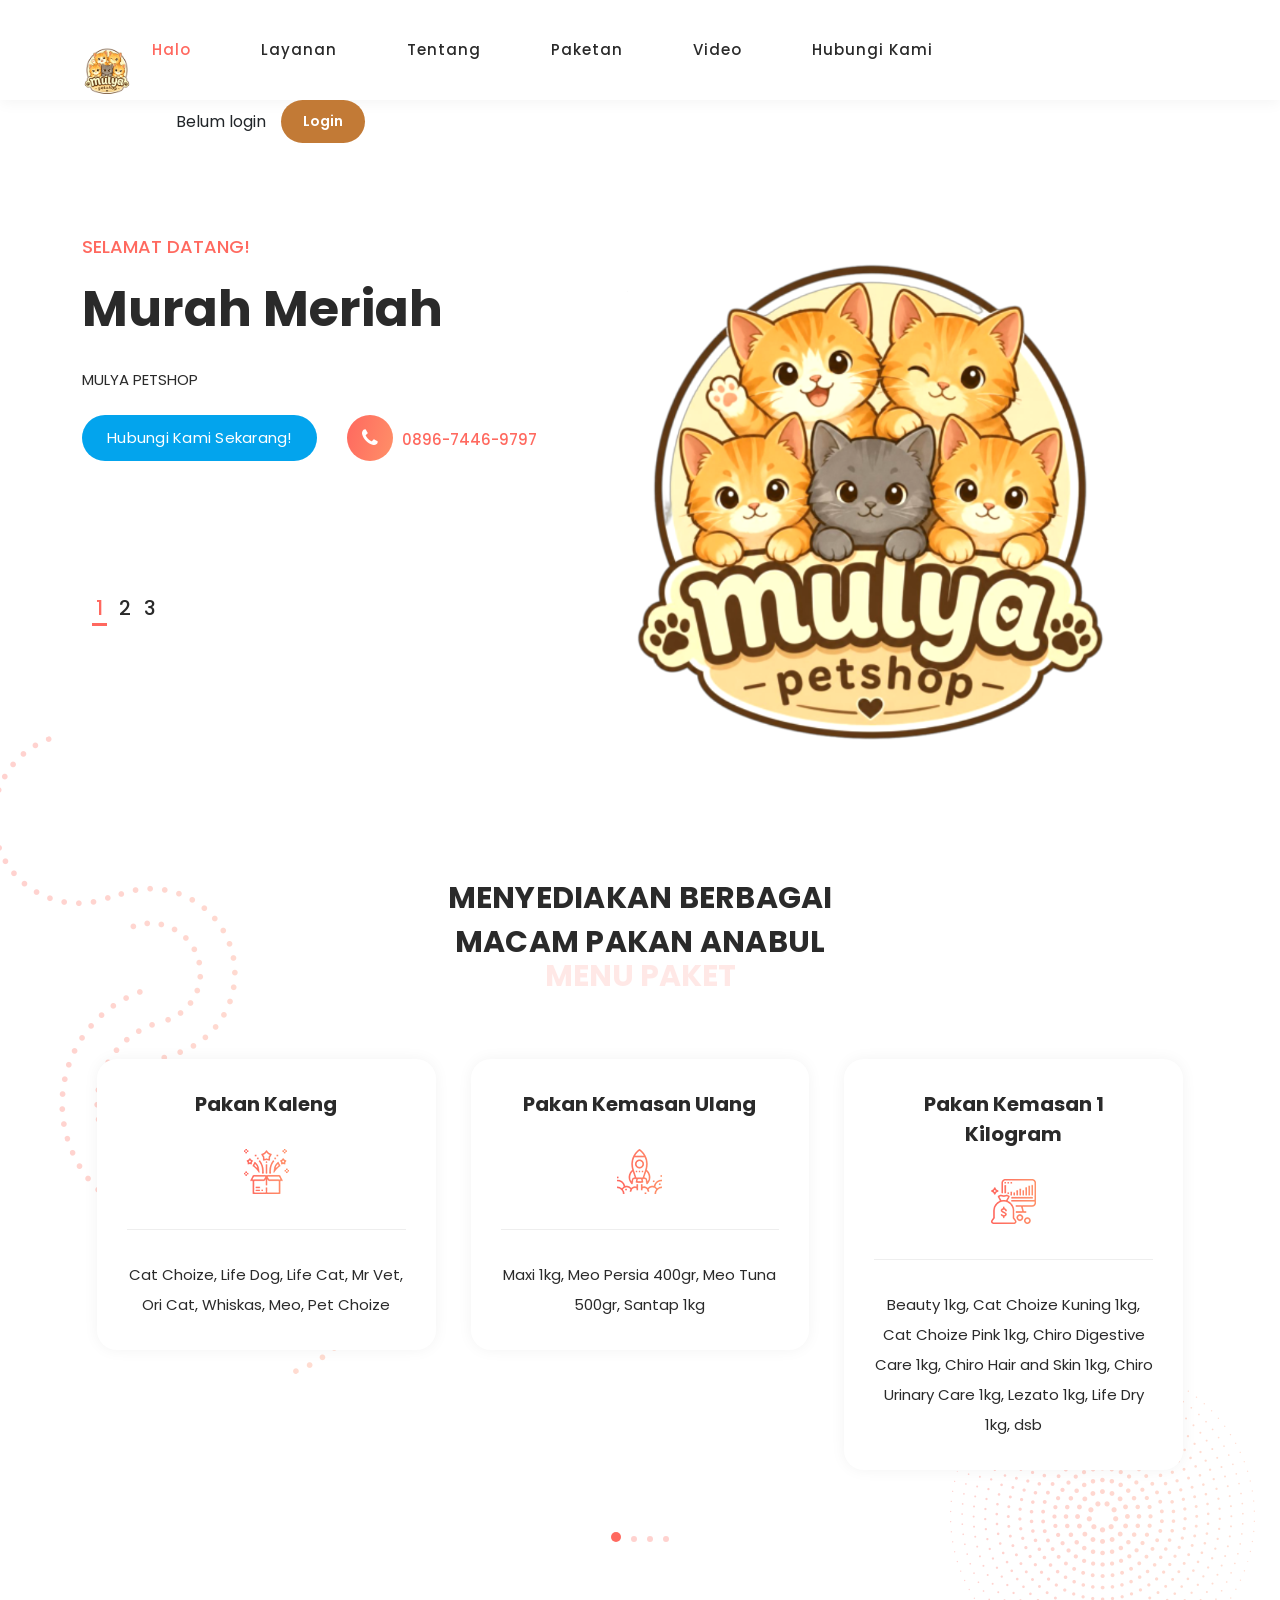
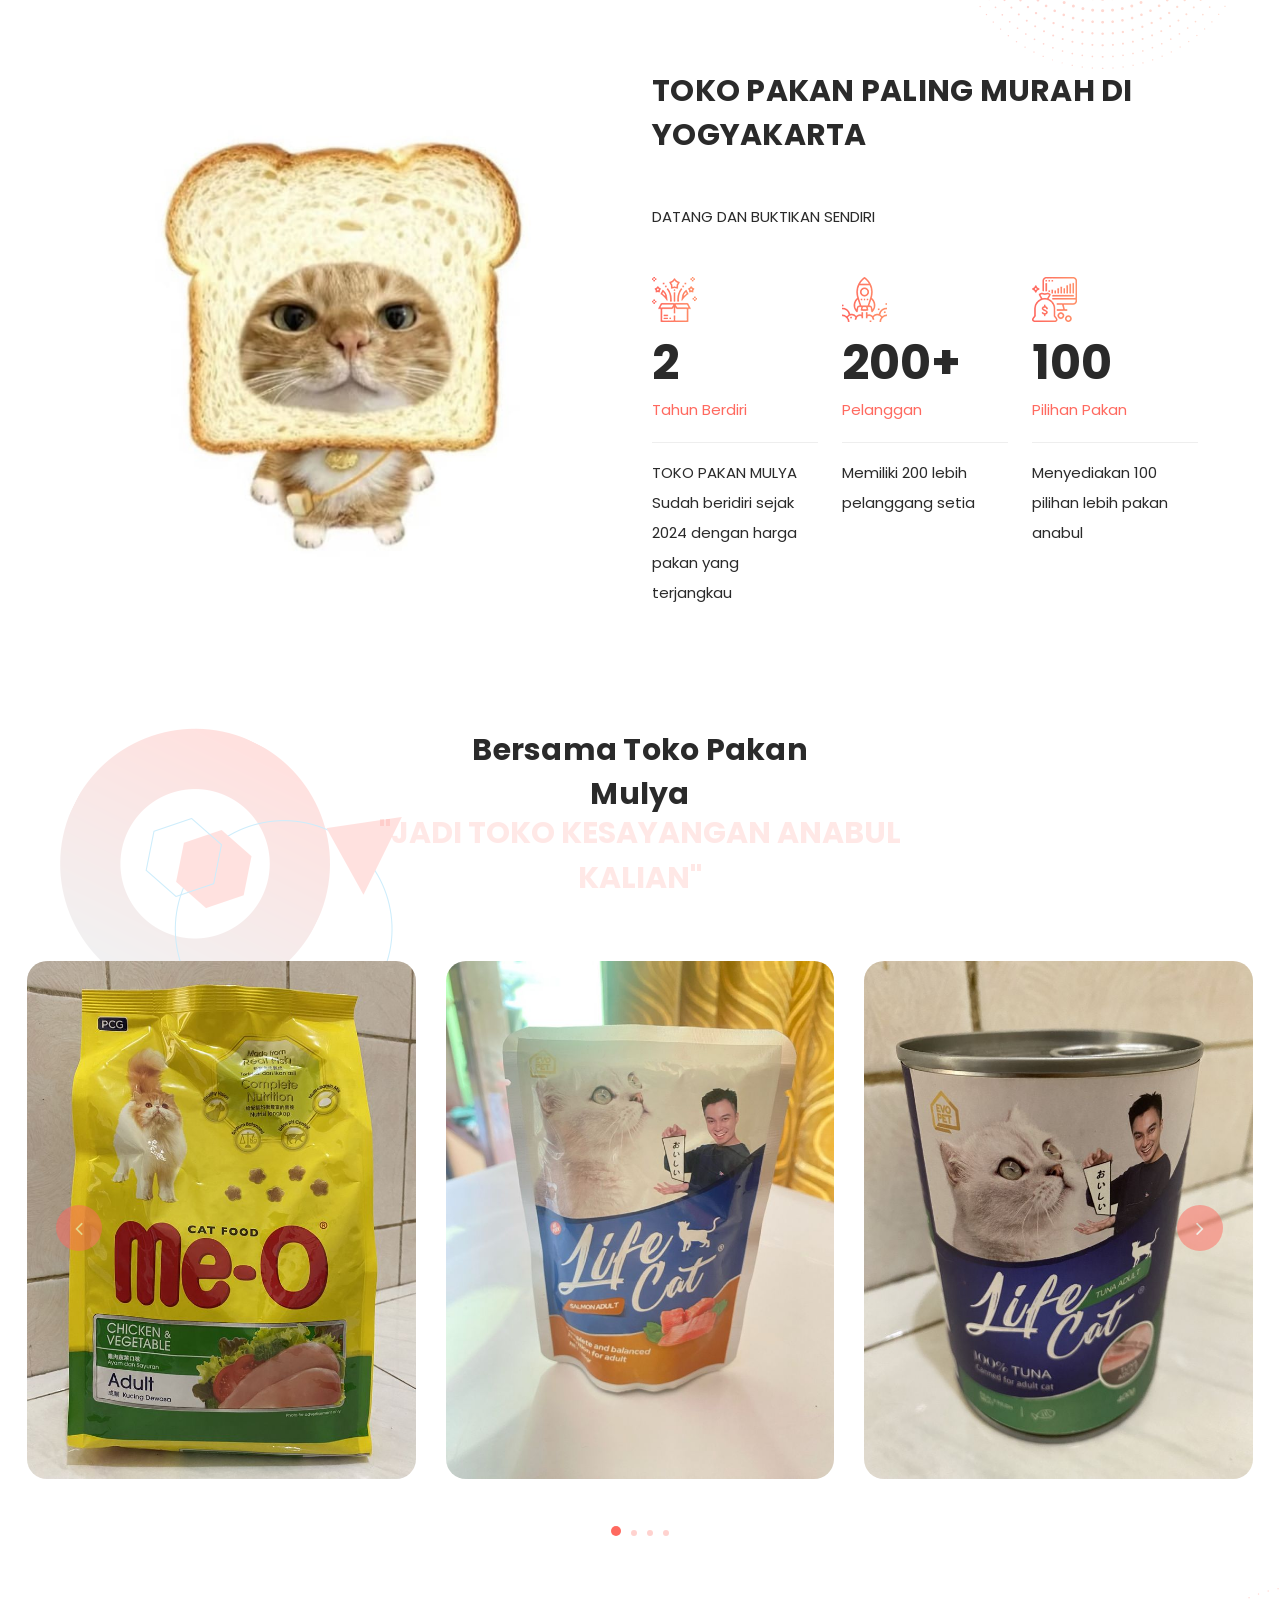
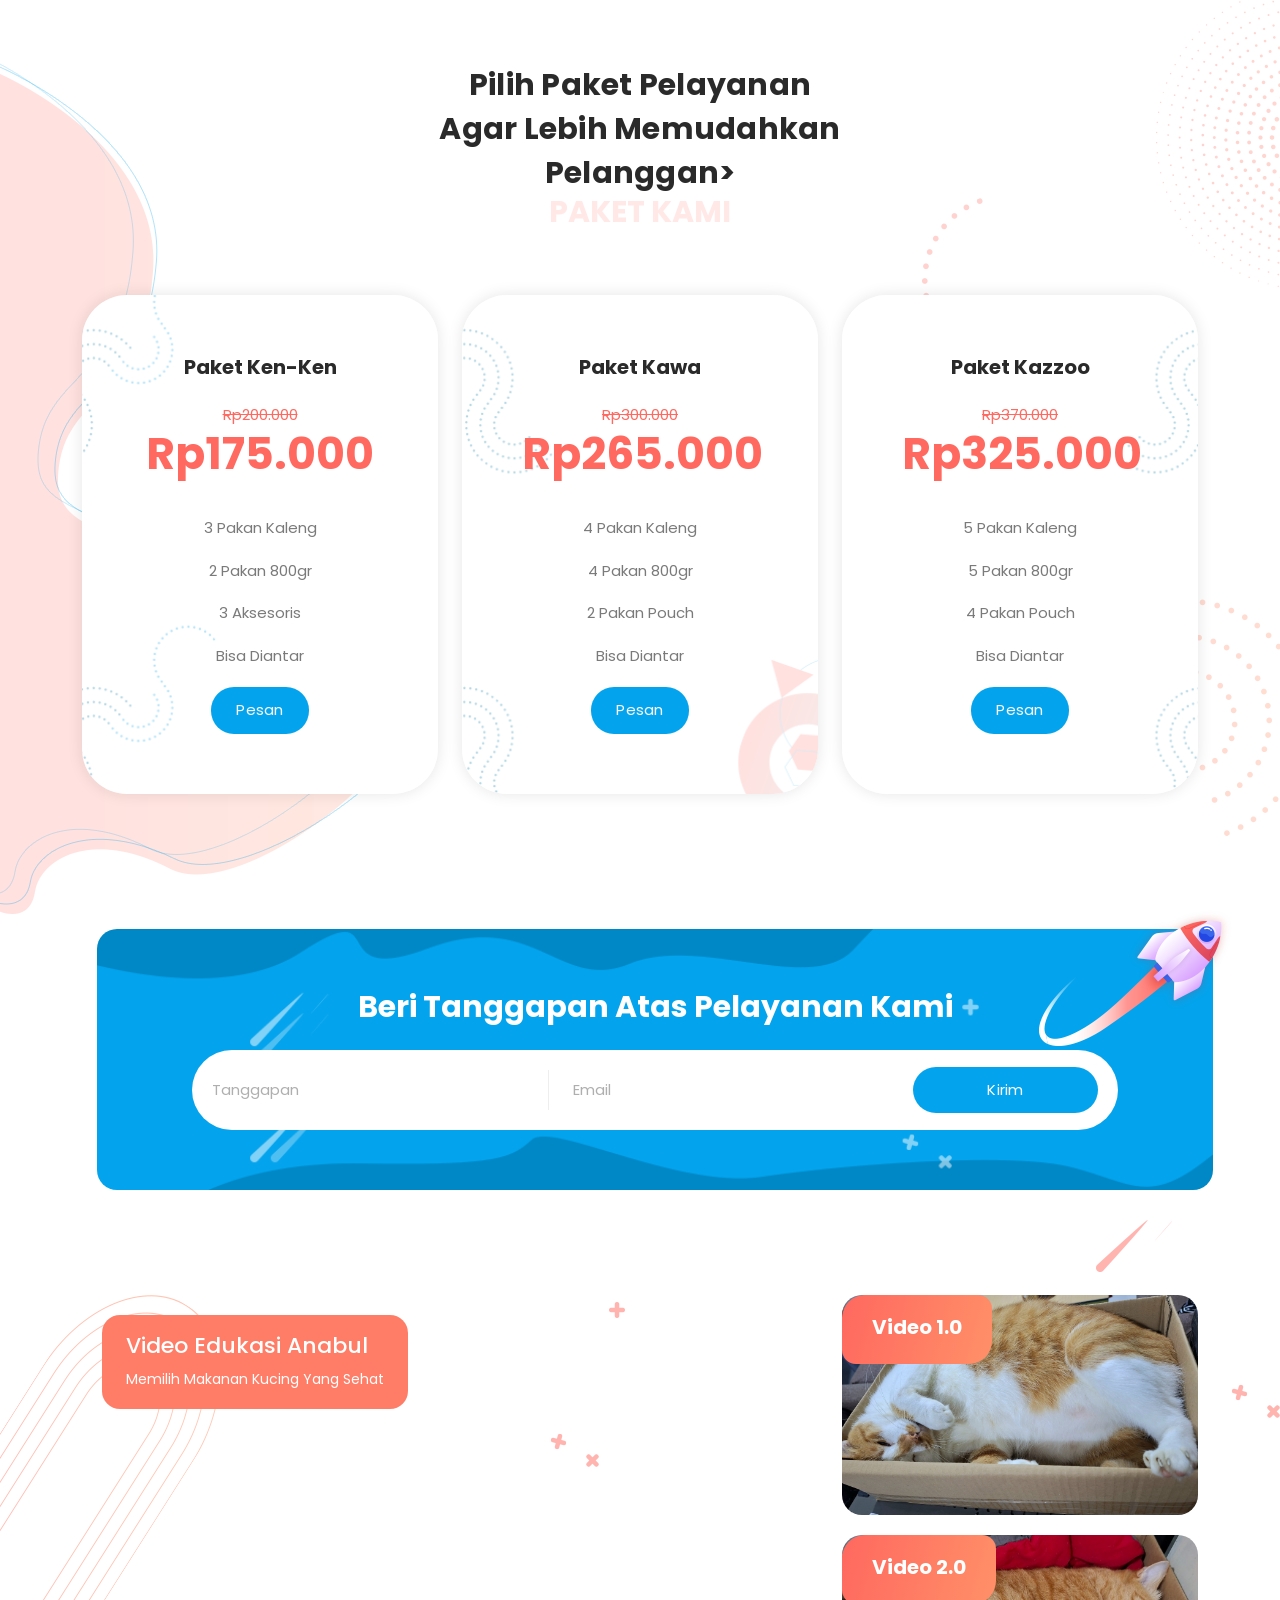
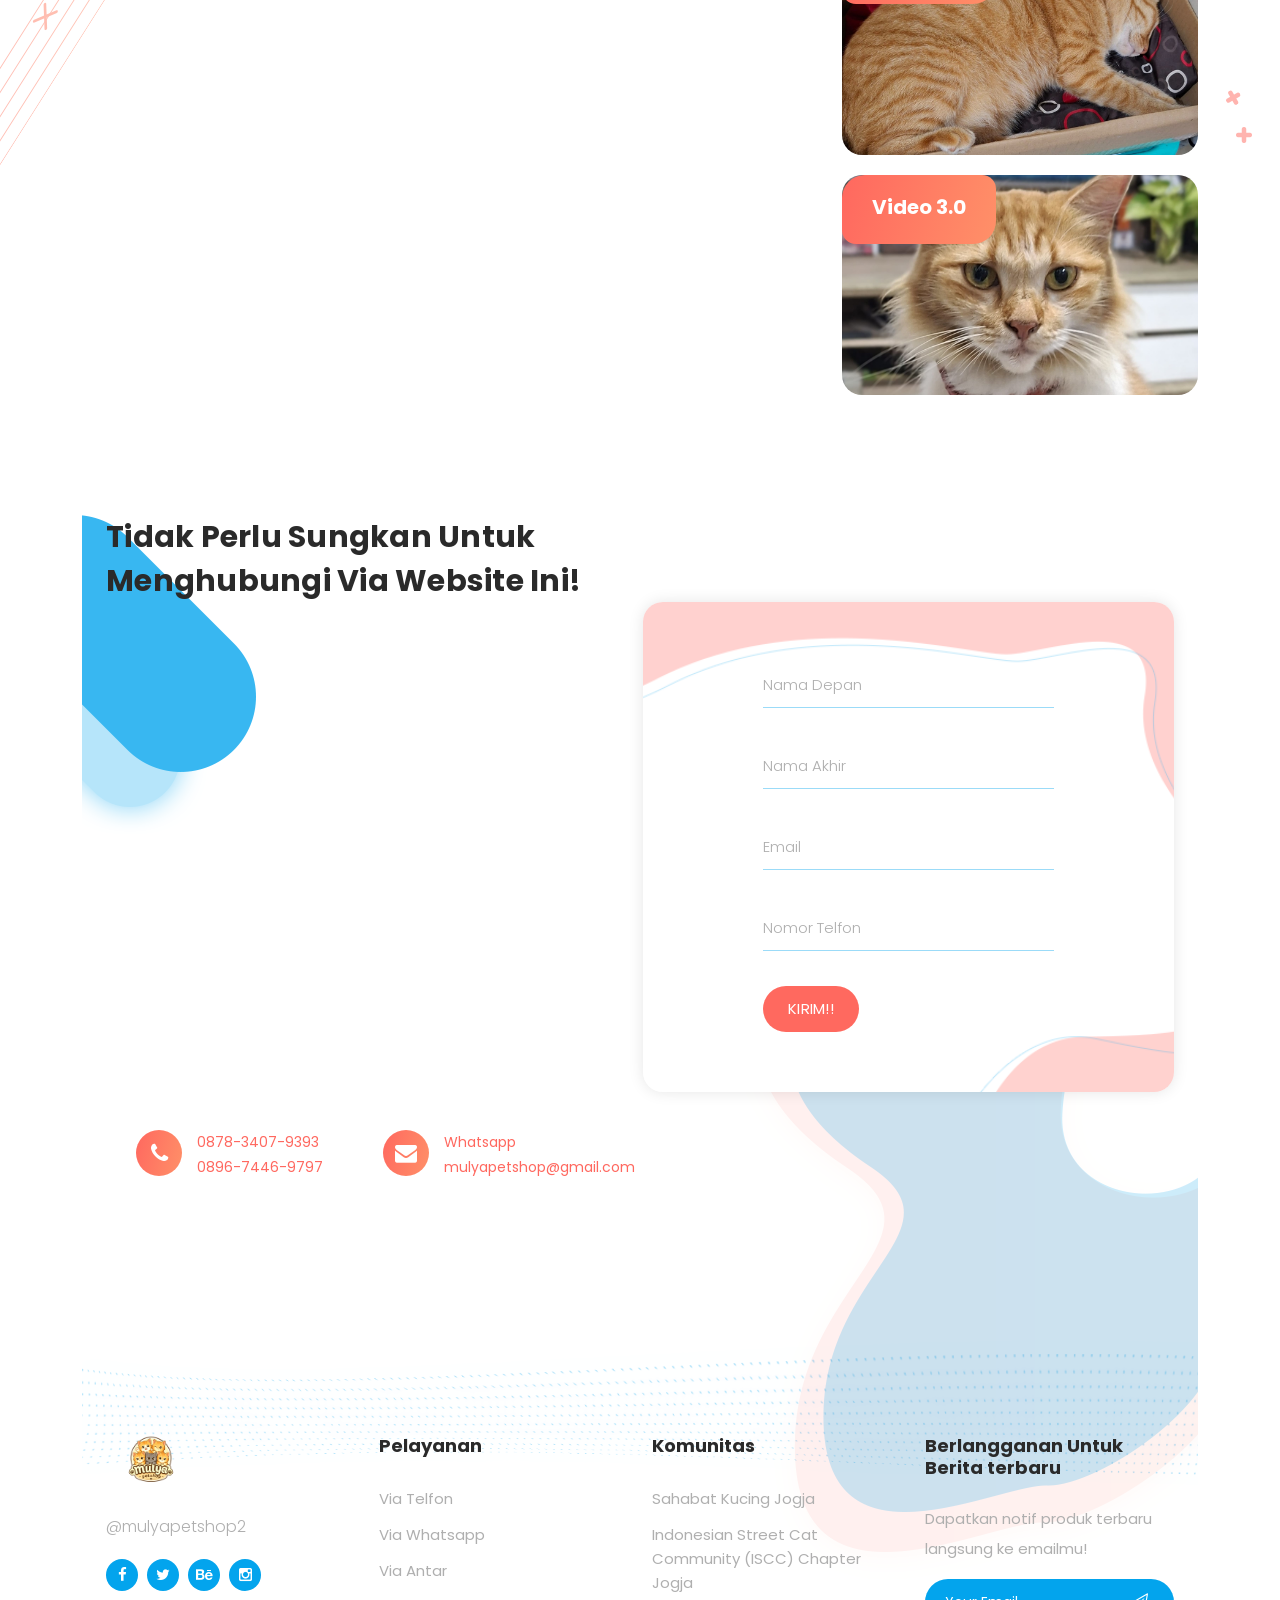
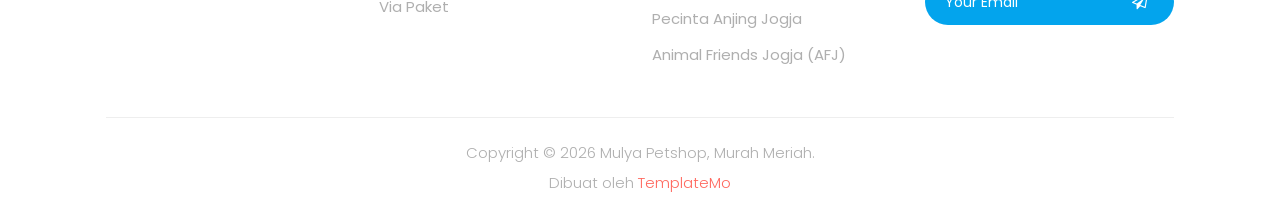
==== index.html @ 7cec33ea "Add files via upload" ====
<!DOCTYPE html>
<html lang="en">

  <head>

    <meta charset="UTF-8">
    <meta name="viewport" content="width=device-width, initial-scale=1, shrink-to-fit=no">
    <meta name="description" content="">
    <meta name="author" content="">
    <link rel="preconnect" href="https://fonts.gstatic.com">
    <link href="https://fonts.googleapis.com/css2?family=Poppins:wght@100;200;300;400;500;600;700;800;900&display=swap" rel="stylesheet">
    <link rel="icon" type="image/png" href="assets/images/logo.png">

    <title>Mulya Petshop Website</title>

    <!-- Bootstrap core CSS -->
    <link href="vendor/bootstrap/css/bootstrap.min.css" rel="stylesheet">


    <!-- Additional CSS Files -->
    <link rel="stylesheet" href="assets/css/fontawesome.css">
    <link rel="stylesheet" href="assets/css/templatemo-onix-digital.css">
    <link rel="stylesheet" href="assets/css/animated.css">
    <link rel="stylesheet" href="assets/css/owl.css">
<!--

TemplateMo 565 Onix Digital

https://templatemo.com/tm-565-onix-digital

-->
  </head>

<body>

  <!-- ***** Preloader Start ***** -->
  <div id="js-preloader" class="js-preloader">
    <div class="preloader-inner">
      <span class="dot"></span>
      <div class="dots">
        <span></span>
        <span></span>
        <span></span>
      </div>
    </div>
  </div>
  <!-- ***** Preloader End ***** -->

  <!-- ***** Header Area Start ***** -->
  <header class="header-area header-sticky wow slideInDown" data-wow-duration="0.75s" data-wow-delay="0s">
    <div class="container">
      <div class="row">
        <div class="col-12">
          <nav class="main-nav">
            <!-- ***** Logo Start ***** -->
            <a href="index.html" class="logo">
              <img src="assets/images/logo.png">
            </a>
            <!-- ***** Logo End ***** -->
            <!-- ***** Menu Start ***** -->
            <ul class="nav">
              <li class="scroll-to-section"><a href="#top" class="active">Halo</a></li>
              <li class="scroll-to-section"><a href="#services">Layanan</a></li>
              <li class="scroll-to-section"><a href="#about">Tentang</a></li>
              <li class="scroll-to-section"><a href="#portfolio">Paketan</a></li>
              <li class="scroll-to-section"><a href="#video">Video</a></li> 
              <li class="scroll-to-section"><a href="#contact">Hubungi Kami</a></li> 
<li class="user-box">

  <div class="user-info-are">
    <i class="fa fa-user-circle"></i>
    <span id="userInfo">Belum login</span>
  </div>

  <div id="authArea">
    <button onclick="goLogin()" class="auth-btn">
      Login
    </button>
  </div>

</li>   
            </ul>   
            <a class='menu-trigger'>
                <span>Menu</span>
            </a>
            <!-- ***** Menu End ***** -->
          </nav>
        </div>
      </div>
    </div>
  </header>
  <!-- ***** Header Area End ***** -->

  <div class="main-banner" id="top">
    <div class="container">
      <div class="row">
        <div class="col-lg-12">
          <div class="row">
            <div class="col-lg-6 align-self-center">
              <div class="owl-carousel owl-banner">
                <div class="item header-text">
                  <h6>Selamat Datang!</h6>
                  <h2>Murah Meriah</h2>
                  <p>MULYA PETSHOP</p>
                  <div class="down-buttons">
                    <div class="main-blue-button-hover">
                      <a href="#contact">Hubungi Kami Sekarang!</a>
                    </div>
                    <div class="call-button">
                      <a href="#"><i class="fa fa-phone"></i> 0896-7446-9797</a>
                    </div>
                  </div>
                </div>
                <div class="item header-text">
                  <h6>MURAH MERIAH SEMUA ADA</h6>
                  <h2>YUKS DATANG!</h2>
                  <p>BISA DIANTAR</p>
                  <div class="down-buttons">
                    <div class="main-blue-button-hover">
                      <a href="#services">Pelayanan Online</a>
                    </div>
                    <div class="call-button">
                      <a href="#"><i class="fa fa-phone"></i> 0877-2378-7471</a>
                    </div>
                  </div>
                </div>
                <div class="item header-text">
                  <h6>SAMPAI JUMPA</h6>
                  <h2>MULYA PETSHOP JAYAA</h2>
                  <p>YUKS DATANG</p>
                  <div class="down-buttons">
                    <div class="main-blue-button-hover">
                      <a href="#video">Pesan Sekarang</a>
                    </div>
                    <div class="call-button">
                      <a href="#"><i class="fa fa-phone"></i> 0894-7471-5609</a>
                    </div>
                  </div>
                </div>
              </div>
            </div>
          </div>
        </div>
      </div>
    </div>
  </div>

  <div id="services" class="our-services section">
    <div class="services-right-dec">
      <img src="assets/images/services-right-dec.png" alt="">
    </div>
    <div class="container">
      <div class="services-left-dec">
        <img src="assets/images/services-left-dec.png" alt="">
      </div>
      <div class="row">
        <div class="col-lg-6 offset-lg-3">
          <div class="section-heading">
            <h2>MENYEDIAKAN BERBAGAI MACAM PAKAN ANABUL</h2>
            <span>MENU PAKET</span>
          </div>
        </div>
      </div>
      <div class="row">
        <div class="col-lg-12">
          <div class="owl-carousel owl-services">
            <div class="item">
              <h4>Pakan Kaleng</h4>
              <div class="icon"><img src="assets/images/service-icon-01.png" alt=""></div>
              <p>Cat Choize, Life Dog, Life Cat, Mr Vet, Ori Cat, Whiskas, Meo, Pet Choize</p>
            </div>
            <div class="item">
              <h4>Pakan Kemasan Ulang</h4>
              <div class="icon"><img src="assets/images/service-icon-02.png" alt=""></div>
              <p> Maxi 1kg, Meo Persia 400gr, Meo Tuna 500gr, Santap 1kg</p>
            </div>
            <div class="item">
              <h4>Pakan Kemasan 1 Kilogram</h4>
              <div class="icon"><img src="assets/images/service-icon-03.png" alt=""></div>
              <p>Beauty 1kg, Cat Choize Kuning 1kg, Cat Choize Pink 1kg, Chiro Digestive Care 1kg, 
              Chiro Hair and Skin 1kg, Chiro Urinary Care 1kg, Lezato 1kg, Life Dry 1kg, dsb</p>
            </div>
            <div class="item">
              <h4>Pakan Kemasan 800 gram</h4>
              <div class="icon"><img src="assets/images/service-icon-04.png" alt=""></div>
              <p>Bolt Salmon 800gr, Bolt Tuna 800gr, Bolt Tuna Kuning 800gr, Excel 800gr, Cattie Care 800gr, Chester 800gr, Ori Dry 800gr</p>
            </div>
            <div class="item">
              <h4>Pakan Kemasan 500 gram</h4>
              <div class="icon"><img src="assets/images/service-icon-01.png" alt=""></div>
              <p>Felibite Mom and Kitten 500gr, Maxi 500gr, Meo Kitten Persia 500gr, Mr Puss 500gr</p>
            </div>
            <div class="item">
              <h4>Pakan Anjing</h4>
              <div class="icon"><img src="assets/images/service-icon-02.png" alt=""></div>
              <p>Dog Choize Adult Beef Flavor, Bolt Dog</p>
            </div>
            <div class="item">
              <h4>Pasir Anabul 5L</h4>
               <div class="icon"><img src="assets/images/service-icon-03.png" alt=""></div>
              <p>Catfren 5L, Chiro 5L, Choco 5L, Forcat 5L</p>
            </div>
            <div class="item">
              <h4>Pasir Anabul 10L</h4>
              <div class="icon"><img src="assets/images/service-icon-04.png" alt=""></div>
              <p>Chiro 10L, Forcat 10L</p>
            </div>
            <div class="item">
              <h4>Pasir Anabul 12L, 25L, Tofu, Granul</h4>
              <div class="icon"><img src="assets/images/service-icon-01.png" alt=""></div>
              <p>Choco 12L, Chiro 25L, Tofu Chiro, Tofu Chiro, Tofu Forcat, Tofu Lifecat, Granul A, Granul B</p>
            </div>
            <div class="item">
              <h4>Obat Sakit Anabul</h4>
              <div class="icon"><img src="assets/images/service-icon-02.png" alt=""></div>
              <p>Obat Cacing Albenworm, Salep Jamur, Fish Oil, Flucat, Focat Odor Remover,</p>
            </div>
            <div class="item">
              <h4>Aksesoris Anabul</h4>
              <div class="icon"><img src="assets/images/service-icon-03.png" alt=""></div>
              <p>Kalung Kucing Pita, Kalung Kucing Lonceng, Kaso Kucing</p>
            </div>
            <div class="item">
              <h4>Kandang, Litterbox dan Keranjang</h4>
              <div class="icon"><img src="assets/images/service-icon-04.png" alt=""></div>
              <p>Kandang AK 60, Litterbox Besar, Litterbox Kecil, Litterbox Hitam, Keranjang Rio Besar, Keranjang Rio Kecil </p>
            </div>
          </div>
        </div>
      </div>
    </div>
  </div>

  <div id="about" class="about-us section">
    <div class="container">
      <div class="row">
        <div class="col-lg-6 align-self-center">
          <div class="left-image">
            <img src="assets/images/about-left-image.png" alt="Two Girls working together">
          </div>
        </div>
        <div class="col-lg-6">
          <div class="section-heading">
            <h2>TOKO PAKAN PALING MURAH DI YOGYAKARTA</h2>
            <p>DATANG DAN BUKTIKAN SENDIRI</p>
            <div class="row">
              <div class="col-lg-4">
                <div class="fact-item">
                  <div class="count-area-content">
                    <div class="icon">
                      <img src="assets/images/service-icon-01.png" alt="">
                    </div>
                    <div class="count-digit">2</div>
                    <div class="count-title">Tahun Berdiri</div>
                    <p>TOKO PAKAN MULYA Sudah beridiri sejak 2024 dengan harga pakan yang terjangkau</p>
                  </div>
                </div>
              </div>
              <div class="col-lg-4">
                <div class="fact-item">
                  <div class="count-area-content">
                    <div class="icon">
                      <img src="assets/images/service-icon-02.png" alt="">
                    </div>
                    <div class="count-digit">200+</div>
                    <div class="count-title">Pelanggan</div>
                    <p>Memiliki 200 lebih pelanggang setia</p>
                  </div>
                </div>
              </div>
              <div class="col-lg-4">
                <div class="fact-item">
                  <div class="count-area-content">
                    <div class="icon">
                      <img src="assets/images/service-icon-03.png" alt="">
                    </div>
                    <div class="count-digit">100</div>
                    <div class="count-title">Pilihan Pakan</div>
                    <p>Menyediakan 100 pilihan lebih pakan anabul</p>
                  </div>
                </div>
              </div>
            </div>
          </div>
        </div>
      </div>
    </div>
  </div>

  <div id="portfolio" class="our-portfolio section">
    <div class="portfolio-left-dec">
      <img src="assets/images/portfolio-left-dec.png" alt="">
    </div>
    <div class="container">
      <div class="row">
        <div class="col-lg-6 offset-lg-3">
          <div class="section-heading">
            <h2>Bersama Toko Pakan Mulya</h2>
            <span>"Jadi toko kesayangan anabul kalian"</span>
          </div>
        </div>
      </div>
    </div>
    <div class="container-fluid">
      <div class="row">
        <div class="col-lg-12">
          <div class="owl-carousel owl-portfolio">
            <div class="item">
              <div class="thumb">
                <img src="assets/images/portfolio-01.jpg" alt="">
                <div class="hover-effect">
                  <div class="inner-content">
                    <a rel="sponsored" href="https://templatemo.com/tm-564-plot-listing" target="_parent"><h4>Produk Unggulan 1.</h4></a>
                    <span>Pakan Kucing</span>
                  </div>
                </div>
              </div>
            </div>
            <div class="item">
              <div class="thumb">
                <img src="assets/images/portfolio-02.jpg" alt="">
                <div class="hover-effect">
                  <div class="inner-content">
                    <a href="#"><h4>Produk Unggulan 2.</h4></a>
                    <span>Pakan Anjing</span>
                  </div>
                </div>
              </div>
            </div>
            <div class="item">
              <div class="thumb">
                <img src="assets/images/portfolio-03.jpg" alt="">
                <div class="hover-effect">
                  <div class="inner-content">
                    <a rel="sponsored" href="https://templatemo.com/tm-562-space-dynamic" target="_parent"><h4>Produk Unggulan 3.</h4></a>
                    <span>Pakan Ikan</span>
                  </div>
                </div>
              </div>
            </div>
            <div class="item">
              <div class="thumb">
                <img src="assets/images/portfolio-04.jpg" alt="">
                <div class="hover-effect">
                  <div class="inner-content">
                    <a href="#"><h4>Produk Unggulan 4.</h4></a>
                    <span>Mainan Anabul</span>
                  </div>
                </div>
              </div>
            </div>
            <div class="item">
              <div class="thumb">
                <img src="assets/images/portfolio-01.jpg" alt="">
                <div class="hover-effect">
                  <div class="inner-content">
                    <a href="#"><h4>Produk Unggulan 5.</h4></a>
                    <span></span>
                  </div>
                </div>
              </div>
            </div>
            <div class="item">
              <div class="thumb">
                <img src="assets/images/portfolio-02.jpg" alt="">
                <div class="hover-effect">
                  <div class="inner-content">
                    <a href="#"><h4>Produk Unggulan 6.</h4></a>
                    <span>Pasir Anabul</span>
                  </div>
                </div>
              </div>
            </div>
            <div class="item">
              <div class="thumb">
                <img src="assets/images/portfolio-03.jpg" alt="">
                <div class="hover-effect">
                  <div class="inner-content">
                    <a href="#"><h4>Produk Unggulan 7.</h4></a>
                    <span>Keranjang Anabul</span>
                  </div>
                </div>
              </div>
            </div>
            <div class="item">
              <div class="thumb">
                <img src="assets/images/portfolio-04.jpg" alt="">
                <div class="hover-effect">
                  <div class="inner-content">
                    <a href="#"><h4>Produk Unggulan 8.</h4></a>
                    <span>Obat Sakit Anabul</span>
                  </div>
                </div>
              </div>
            </div>
            <div class="item">
              <div class="thumb">
                <img src="assets/images/portfolio-01.jpg" alt="">
                <div class="hover-effect">
                  <div class="inner-content">
                    <a href="#"><h4>Produk Unggulan 9.</h4></a>
                    <span>Perlengkapan Anabul</span>
                  </div>
                </div>
              </div>
            </div>
            <div class="item">
              <div class="thumb">
                <img src="assets/images/portfolio-02.jpg" alt="">
                <div class="hover-effect">
                  <div class="inner-content">
                    <a href="#"><h4>Produk Unggulan 10.</h4></a>
                    <span>Pakan Kemasan Ulang</span>
                  </div>
                </div>
              </div>
            </div>
            <div class="item">
              <div class="thumb">
                <img src="assets/images/portfolio-03.jpg" alt="">
                <div class="hover-effect">
                  <div class="inner-content">
                    <a href="#"><h4>Produk Unggulan 11.</h4></a>
                    <span>Pakan Anabul Pouch</span>
                  </div>
                </div>
              </div>
            </div>
            <div class="item">
              <div class="thumb">
                <img src="assets/images/portfolio-04.jpg" alt="">
                <div class="hover-effect">
                  <div class="inner-content">
                    <a href="#"><h4>Produk Unggulan 12.</h4></a>
                    <span>Shampo, Sabun, Semprotan Anabul</span>
                  </div>
                </div>
              </div>
            </div>
          </div>
        </div>
      </div>
    </div>
  </div>

  <div id="pricing" class="pricing-tables">
    <div class="tables-left-dec">
      <img src="assets/images/tables-left-dec.png" alt="">
    </div>
    <div class="tables-right-dec">
      <img src="assets/images/tables-right-dec.png" alt="">
    </div>
    <div class="container">
      <div class="row">
        <div class="col-lg-6 offset-lg-3">
          <div class="section-heading">
            <h2>Pilih Paket Pelayanan Agar Lebih Memudahkan Pelanggan></h2>
            <span>Paket Kami</span>
          </div>
        </div>
      </div>
      <div class="row">
        <div class="col-lg-4">
          <div class="item first-item">
            <h4>Paket Ken-Ken</h4>
            <em>Rp200.000</em>
            <span>Rp175.000</span>
            <ul>
              <li>3 Pakan Kaleng</li>
              <li>2 Pakan 800gr</li>
              <li>3 Aksesoris</li>
              <li>Bisa Diantar</li>
            </ul>
            <div class="main-blue-button-hover">
              <a href="#">Pesan</a>
            </div>
          </div>
        </div>
        <div class="col-lg-4">
          <div class="item second-item">
            <h4>Paket Kawa</h4>
            <em>Rp300.000</em>
            <span>Rp265.000</span>
            <ul>
              <li>4 Pakan Kaleng</li>
              <li>4 Pakan 800gr</li></li>
              <li>2 Pakan Pouch</li>
              <li>Bisa Diantar</li>
            </ul>
            <div class="main-blue-button-hover">
              <a href="#">Pesan</a>
            </div>
          </div>
        </div>
        <div class="col-lg-4">
          <div class="item third-item">
            <h4>Paket Kazzoo</h4>
            <em>Rp370.000</em>
            <span>Rp325.000</span>
            <ul>
              <li>5 Pakan Kaleng</li>
              <li>5 Pakan 800gr</li>
              <li>4 Pakan Pouch</li>
              <li>Bisa Diantar</li>
            </ul>
            <div class="main-blue-button-hover">
              <a href="#">Pesan</a>
            </div>
          </div>
        </div>
      </div>
    </div>
  </div>

  <div id="subscribe" class="subscribe">
    <div class="container">
      <div class="row">
        <div class="col-lg-12">
          <div class="inner-content">
            <div class="row">
              <div class="col-lg-10 offset-lg-1">
                <h2>Beri Tanggapan Atas Pelayanan Kami</h2>
                <form id="subscribe" action="" method="get">
                  <input type="text" name="website" id="website" placeholder="Tanggapan" required="">
                  <input type="text" name="email" id="email" pattern="[^ @]*@[^ @]*" placeholder="Email" required="">
                  <button type="submit" id="form-submit" class="main-button ">Kirim</button>
                </form>
              </div>
            </div>
          </div>
        </div>
      </div>
    </div>
  </div>

  <div id="video" class="our-videos section">
    <div class="videos-left-dec">
      <img src="assets/images/videos-left-dec.png" alt="">
    </div>
    <div class="videos-right-dec">
      <img src="assets/images/videos-right-dec.png" alt="">
    </div>
    <div class="container">
      <div class="row">
        <div class="col-lg-12">
<div class="row video-wrapper">

  <!-- LEFT -->
  <div class="col-lg-8">

    <div class="main-video">

      <iframe
        src="https://www.youtube.com/embed/OKXrPmXbOns"
        title="YouTube video player"
        allowfullscreen>
      </iframe>

      <div class="overlay-effect">
        <h4>Video Edukasi Anabul</h4>
        <span>Memilih Makanan Kucing Yang Sehat</span>
      </div>

    </div>

  </div>

  <!-- RIGHT -->
  <div class="col-lg-4">

    <div class="menu">

      <div class="video-card">
        <div class="thumb">
          <img src="assets/images/video-thumb-01.png" alt="">
          <div class="inner-content">
            <h4>Video 1.0</h4>
            <span>Sumber : Youtube</span>
          </div>
        </div>
      </div>

      <div class="video-card">
        <div class="thumb">
          <img src="assets/images/video-thumb-02.png" alt="">
          <div class="inner-content">
            <h4>Video 2.0</h4>
            <span>Sumber : Youtube</span>
          </div>
        </div>
      </div>

      <div class="video-card">
        <div class="thumb">
          <img src="assets/images/video-thumb-03.png" alt="">
          <div class="inner-content">
            <h4>Video 3.0</h4>
            <span>Sumber : Youtube</span>
          </div>
        </div>
      </div>
    </div>
  </div>
  </div>

  <div id="contact" class="contact-us section">
    <div class="container">
      <div class="row">
        <div class="col-lg-7">
          <div class="section-heading">
            <h2>Tidak Perlu Sungkan untuk menghubungi Via website ini!</h2>
            <div id="map">
              <iframe src="https://www.google.com/maps/embed?pb=!1m18!1m12!1m3!1d3953.5676928885778!2d110.44822787470979!3d-7.729443176601216!2m3!1f0!2f0!3f0!3m2!1i1024!2i768!4f13.1!3m3!1m2!1s0x2e7a5b00380e4b93%3A0x9d16dad6e7e72fc0!2sMULYA%20PETSHOP!5e0!3m2!1sid!2sid!4v1779331909038!5m2!1sid!2sid" width="600" height="450" style="border:0;" allowfullscreen="" loading="lazy" referrerpolicy="no-referrer-when-downgrade"></iframe>
            </div>
            <div class="info">
              <span><i class="fa fa-phone"></i> <a href="#">0878-3407-9393<br>0896-7446-9797</a></span>
              <span><i class="fa fa-envelope"></i> <a href="#">Whatsapp<br>mulyapetshop@gmail.com</a></span>
            </div>
          </div>
        </div>
        <div class="col-lg-5 align-self-center">
          <form id="contact" action="" method="get">
            <div class="row">
              <div class="col-lg-12">
                <fieldset>
                  <input type="name" name="name" id="name" placeholder="Nama Depan" autocomplete="on" required>
                </fieldset>
              </div>
              <div class="col-lg-12">
                <fieldset>
                  <input type="surname" name="surname" id="surname" placeholder="Nama Akhir" autocomplete="on" required>
                </fieldset>
              </div>
              <div class="col-lg-12">
                <fieldset>
                  <input type="text" name="email" id="email" pattern="[^ @]*@[^ @]*" placeholder="Email" required="">
                </fieldset>
              </div>
              <div class="col-lg-12">
                <fieldset>
                  <input type="text" name="website" id="website" placeholder="Nomor Telfon" required="">
                </fieldset>
              </div>
              <div class="col-lg-12">
                <fieldset>
                  <button type="submit" id="form-submit" class="main-button">KIRIM!!</button>
                </fieldset>
              </div>
            </div>
          </form>
          </div>
        </div>
    </div>
    <div class="contact-dec">
      <img src="assets/images/contact-dec.png" alt="">
    </div>
    <div class="contact-left-dec">
      <img src="assets/images/contact-left-dec.png" alt="">
    </div>
  </div>

  <div class="footer-dec">
    <img src="assets/images/footer-dec.png" alt="">
  </div>

  <footer>
    <div class="container">
      <div class="row">
        <div class="col-lg-3">
          <div class="about footer-item">
            <div class="logo">
              <a href="#"><img src="assets/images/logo.png" alt="Onix Digital TemplateMo"></a>
            </div>
            <a href="#">@mulyapetshop2</a>
            <ul>
              <li><a href="#"><i class="fa fa-facebook"></i></a></li>
              <li><a href="#"><i class="fa fa-twitter"></i></a></li>
              <li><a href="#"><i class="fa fa-behance"></i></a></li>
              <li><a href="#"><i class="fa fa-instagram"></i></a></li>
            </ul>
          </div>
        </div>
        <div class="col-lg-3">
          <div class="services footer-item">
            <h4>Pelayanan</h4>
            <ul>
              <li><a href="#">Via Telfon</a></li>
              <li><a href="#">Via Whatsapp</a></li>
              <li><a href="#">Via Antar </a></li>
              <li><a href="#">Via Paket</a></li>
            </ul>
          </div>
        </div>
        <div class="col-lg-3">
          <div class="community footer-item">
            <h4>Komunitas</h4>
            <ul>
              <li><a href="#">Sahabat Kucing Jogja</a></li>
              <li><a href="#">Indonesian Street Cat Community (ISCC) Chapter Jogja</a></li>
              <li><a href="#">Pecinta Anjing Jogja</a></li>
              <li><a href="#">Animal Friends Jogja (AFJ)</a></li>
            </ul>
          </div>
        </div>
        <div class="col-lg-3">
          <div class="subscribe-newsletters footer-item">
            <h4>Berlangganan Untuk Berita terbaru</h4>
            <p>Dapatkan notif produk terbaru langsung ke emailmu!</p>
            <form action="#" method="get">
              <input type="text" name="email" id="email" pattern="[^ @]*@[^ @]*" placeholder="Your Email" required="">
              <button type="submit" id="form-submit" class="main-button "><i class="fa fa-paper-plane-o"></i></button>
            </form>
          </div>
        </div>
        <div class="col-lg-12">
          <div class="copyright">
            <p>Copyright © 2026 Mulya Petshop, Murah Meriah. 
            <br>
            Dibuat oleh <a rel="nofollow" href="https://templatemo.com" title="free CSS templates">TemplateMo</a></p>
          </div>
        </div>
      </div>
    </div>
  </footer>


  <!-- Scripts -->
  <script src="vendor/jquery/jquery.min.js"></script>
  <script src="vendor/bootstrap/js/bootstrap.bundle.min.js"></script>
  <script src="assets/js/owl-carousel.js"></script>
  <script src="assets/js/animation.js"></script>
  <script src="assets/js/imagesloaded.js"></script>
  <script src="assets/js/custom.js"></script>

  <script>
  // Acc
    $(document).on("click", ".naccs .menu div", function() {
      var numberIndex = $(this).index();

      if (!$(this).is("active")) {
          $(".naccs .menu div").removeClass("active");
          $(".naccs ul li").removeClass("active");

          $(this).addClass("active");
          $(".naccs ul").find("li:eq(" + numberIndex + ")").addClass("active");

          var listItemHeight = $(".naccs ul")
            .find("li:eq(" + numberIndex + ")")
            .innerHeight();
          $(".naccs ul").height(listItemHeight + "px");
        }
    });
  </script>
  <script src="login/js/welcome.js"></script>
</body>
</html>
---- assets/css/templatemo-onix-digital.css ----
/*

TemplateMo 565 Onix Digital

https://templatemo.com/tm-565-onix-digital


------------------------------------------------
Table of contents
------------------------------------------------
01. font & reset css
02. reset
03. global styles
04. header
05. banner
06. features
07. testimonials
08. contact
09. footer
10. preloader
11. search
12. portfolio

--------------------------------------------- */
/* 
---------------------------------------------
font & reset css
--------------------------------------------- 
*/
@import url('https://fonts.googleapis.com/css2?family=Poppins:wght@100;200;300;400;500;600;700;800;900&display=swap');
/* 
---------------------------------------------
reset
--------------------------------------------- 
*/
html, body, div, span, applet, object, iframe, h1, h2, h3, h4, h5, h6, p, blockquote, div
pre, a, abbr, acronym, address, big, cite, code, del, dfn, em, font, img, ins, kbd, q,
s, samp, small, strike, strong, sub, sup, tt, var, b, u, i, center, dl, dt, dd, ol, ul, li,
figure, header, nav, section, article, aside, footer, figcaption {
  margin: 0;
  padding: 0;
  border: 0;
  outline: 0;
}

/* clear fix */
.grid:after {
  content: '';
  display: block;
  clear: both;
}

/* ---- .grid-item ---- */

.grid-sizer,
.grid-item {
  width: 50%;
}

.grid-item {
  float: left;
}

.grid-item img {
  display: block;
  max-width: 100%;
}

.clearfix:after {
  content: ".";
  display: block;
  clear: both;
  visibility: hidden;
  line-height: 0;
  height: 0;
}

.clearfix {
  display: inline-block;
}

html[xmlns] .clearfix {
  display: block;
}

* html .clearfix {
  height: 1%;
}

ul, li {
  padding: 0;
  margin: 0;
  list-style: none;
}

header, nav, section, article, aside, footer, hgroup {
  display: block;
}

* {
  box-sizing: border-box;
}

html, body {
  font-family: 'Poppins', sans-serif;
  font-weight: 400;
  background-color: #fff;
  -ms-text-size-adjust: 100%;
  -webkit-font-smoothing: antialiased;
  -moz-osx-font-smoothing: grayscale;
}

a {
  text-decoration: none !important;
}

h1, h2, h3, h4, h5, h6 {
  margin-top: 0px;
  margin-bottom: 0px;
}

ul {
  margin-bottom: 0px;
}

p {
  font-size: 15px;
  line-height: 30px;
  color: #2a2a2a;
}

img {
  width: 100%;
  overflow: hidden;
}

/* 
---------------------------------------------
global styles
--------------------------------------------- 
*/
html,
body {
  background: #fff;
  font-family: 'Poppins', sans-serif;
}

::selection {
  background: #03a4ed;
  color: #fff;
}

::-moz-selection {
  background: #03a4ed;
  color: #fff;
}

@media (max-width: 991px) {
  html, body {
    overflow-x: hidden;
  }
  .mobile-top-fix {
    margin-top: 30px;
    margin-bottom: 0px;
  }
  .mobile-bottom-fix {
    margin-bottom: 30px;
  }
  .mobile-bottom-fix-big {
    margin-bottom: 60px;
  }
}

.page-section {
  margin-top: 120px;
}

.section-heading h2 {
  font-size: 30px;
  text-transform: capitalize;
  color: #2a2a2a;
  font-weight: 700;
  letter-spacing: 0.25px;
  position: relative;
  z-index: 2;
  line-height: 44px;
  margin-bottom: -5px;
}

.section-heading h2 em {
  font-style: normal;
  color: #03a4ed;
}

.section-heading h2 span {
  color: #ff695f;
  font-weight: 700;
  opacity: 1;
  text-transform: capitalize;
}

.section-heading span {
  font-size: 30px;
  text-transform: uppercase;
  font-weight: 700;
  color: #ff695f;
  opacity: 0.15;
}

.main-blue-button a {
  display: inline-block;
  background-color: #03a4ed;
  font-size: 15px;
  font-weight: 400;
  color: #fff;
  text-transform: capitalize;
  padding: 12px 25px;
  border-radius: 23px;
  letter-spacing: 0.25px;
}

.main-blue-button-hover a {
  display: inline-block;
  background-color: #03a4ed;
  font-size: 15px;
  font-weight: 400;
  color: #fff;
  text-transform: capitalize;
  padding: 12px 25px;
  border-radius: 23px;
  letter-spacing: 0.25px;
  transition: all .3s;
}

.main-blue-button-hover a:hover {
  background-color: #ff695f;
}

.main-red-button a {
  display: inline-block;
  background-color: #ff695f;
  font-size: 15px;
  font-weight: 400;
  color: #fff;
  text-transform: capitalize;
  padding: 12px 25px;
  border-radius: 23px;
  letter-spacing: 0.25px;
}

.main-red-button-hover a {
  display: inline-block;
  background-color: #ff695f;
  font-size: 15px;
  font-weight: 400;
  color: #fff;
  text-transform: capitalize;
  padding: 12px 25px;
  border-radius: 23px;
  letter-spacing: 0.25px;
  transition: all .3s;
}

.main-red-button-hover a:hover {
  background-color: #03a4ed;
}

.main-white-button a {
  display: inline-block;
  background-color: #fff;
  font-size: 15px;
  font-weight: 400;
  color: #ff695f;
  text-transform: capitalize;
  padding: 12px 25px;
  border-radius: 23px;
  letter-spacing: 0.25px;
}

/* 
---------------------------------------------
header
--------------------------------------------- 
*/

.background-header {
  background-color: #fff!important;
  height: 80px!important;
  position: fixed!important;
  top: 0px;
  left: 0px;
  right: 0px;
  box-shadow: 0px 0px 10px rgba(0,0,0,0.15)!important;
}

.background-header .logo,
.background-header .main-nav .nav li a {
  color: #1e1e1e!important;
}

.background-header .main-nav .nav li:hover a {
  color: #ff685f!important;
}

.background-header .nav li a.active {
  color: #ff685f!important;
}

.header-area {
  background-color: #fafafa;
  position: absolute;
  top: 0px;
  left: 0px;
  right: 0px;
  z-index: 100;
  height: 100px;
  -webkit-transition: all .5s ease 0s;
  -moz-transition: all .5s ease 0s;
  -o-transition: all .5s ease 0s;
  transition: all .5s ease 0s;
}

.header-area .main-nav {
  min-height: 80px;
  background: transparent;
}

.header-area .main-nav .logo {
  line-height: 100px;
  color: #fff;
  font-size: 28px;
  font-weight: 700;
  text-transform: uppercase;
  letter-spacing: 2px;
  float: left;
  -webkit-transition: all 0.3s ease 0s;
  -moz-transition: all 0.3s ease 0s;
  -o-transition: all 0.3s ease 0s;
  transition: all 0.3s ease 0s;
}

.background-header .main-nav .logo {
  line-height: 75px;
}

.background-header .main-nav .nav {
  margin-top: 20px !important;
}

.header-area .main-nav .nav {
  float: right;
  margin-top: 30px;
  margin-right: 0px;
  background-color: transparent;
  -webkit-transition: all 0.3s ease 0s;
  -moz-transition: all 0.3s ease 0s;
  -o-transition: all 0.3s ease 0s;
  transition: all 0.3s ease 0s;
  position: relative;
  z-index: 999;
}

.header-area .main-nav .nav li {
  padding-left: 20px;
  padding-right: 20px;
}

.header-area .main-nav .nav li:last-child {
  padding-right: 0px;
  padding-left: 40px;
}

.header-area .main-nav .nav li:last-child a ,
.background-header .main-nav .nav li:last-child a {
  color: #fff !important;
  padding: 0px 20px;
  font-weight: 400;
}

.header-area .main-nav .nav li:last-child a:hover,
.header-area .main-nav .nav li:last-child a.active {
  color: #fff !important;
}

.header-area .main-nav .nav li:last-child .main-red-button-hover a:hover,
.background-header .main-nav .nav li:last-child .main-red-button-hover a:hover {
  background-color: #03a4ed !important;
}

.header-area .main-nav .nav li a {
  display: block;
  font-weight: 500;
  font-size: 15px;
  color: #2a2a2a;
  text-transform: capitalize;
  -webkit-transition: all 0.3s ease 0s;
  -moz-transition: all 0.3s ease 0s;
  -o-transition: all 0.3s ease 0s;
  transition: all 0.3s ease 0s;
  height: 40px;
  line-height: 40px;
  border: transparent;
  letter-spacing: 1px;
}

.header-area .main-nav .nav li a {
  color: #2a2a2a;
}

.header-area .main-nav .nav li:hover a,
.header-area .main-nav .nav li a.active {
  color: #ff685f!important;
}

.background-header .main-nav .nav li:hover a,
.background-header .main-nav .nav li a.active {
  color: #ff685f!important;
  opacity: 1;
}

.header-area .main-nav .nav li.submenu {
  position: relative;
  padding-right: 30px;
}

.header-area .main-nav .nav li.submenu:after {
  font-family: FontAwesome;
  content: "\f107";
  font-size: 12px;
  color: #2a2a2a;
  position: absolute;
  right: 18px;
  top: 12px;
}

.background-header .main-nav .nav li.submenu:after {
  color: #2a2a2a;
}

.header-area .main-nav .nav li.submenu ul {
  position: absolute;
  width: 200px;
  box-shadow: 0 2px 28px 0 rgba(0, 0, 0, 0.06);
  overflow: hidden;
  top: 50px;
  opacity: 0;
  transform: translateY(+2em);
  visibility: hidden;
  z-index: -1;
  transition: all 0.3s ease-in-out 0s, visibility 0s linear 0.3s, z-index 0s linear 0.01s;
}

.header-area .main-nav .nav li.submenu ul li {
  margin-left: 0px;
  padding-left: 0px;
  padding-right: 0px;
}

.header-area .main-nav .nav li.submenu ul li a {
  opacity: 1;
  display: block;
  background: #f7f7f7;
  color: #2a2a2a!important;
  padding-left: 20px;
  height: 40px;
  line-height: 40px;
  -webkit-transition: all 0.3s ease 0s;
  -moz-transition: all 0.3s ease 0s;
  -o-transition: all 0.3s ease 0s;
  transition: all 0.3s ease 0s;
  position: relative;
  font-size: 13px;
  font-weight: 400;
  border-bottom: 1px solid #eee;
}

.header-area .main-nav .nav li.submenu ul li a:hover {
  background: #fff;
  color: #ff685f!important;
  padding-left: 25px;
}

.header-area .main-nav .nav li.submenu ul li a:hover:before {
  width: 3px;
}

.header-area .main-nav .nav li.submenu:hover ul {
  visibility: visible;
  opacity: 1;
  z-index: 1;
  transform: translateY(0%);
  transition-delay: 0s, 0s, 0.3s;
}

.header-area .main-nav .menu-trigger {
  cursor: pointer;
  display: block;
  position: absolute;
  top: 33px;
  width: 32px;
  height: 40px;
  text-indent: -9999em;
  z-index: 99;
  right: 40px;
  display: none;
}

.background-header .main-nav .menu-trigger {
  top: 23px;
}

.header-area .main-nav .menu-trigger span,
.header-area .main-nav .menu-trigger span:before,
.header-area .main-nav .menu-trigger span:after {
  -moz-transition: all 0.4s;
  -o-transition: all 0.4s;
  -webkit-transition: all 0.4s;
  transition: all 0.4s;
  background-color: #1e1e1e;
  display: block;
  position: absolute;
  width: 30px;
  height: 2px;
  left: 0;
}

.background-header .main-nav .menu-trigger span,
.background-header .main-nav .menu-trigger span:before,
.background-header .main-nav .menu-trigger span:after {
  background-color: #1e1e1e;
}

.header-area .main-nav .menu-trigger span:before,
.header-area .main-nav .menu-trigger span:after {
  -moz-transition: all 0.4s;
  -o-transition: all 0.4s;
  -webkit-transition: all 0.4s;
  transition: all 0.4s;
  background-color: #1e1e1e;
  display: block;
  position: absolute;
  width: 30px;
  height: 2px;
  left: 0;
  width: 75%;
}

.background-header .main-nav .menu-trigger span:before,
.background-header .main-nav .menu-trigger span:after {
  background-color: #1e1e1e;
}

.header-area .main-nav .menu-trigger span:before,
.header-area .main-nav .menu-trigger span:after {
  content: "";
}

.header-area .main-nav .menu-trigger span {
  top: 16px;
}

.header-area .main-nav .menu-trigger span:before {
  -moz-transform-origin: 33% 100%;
  -ms-transform-origin: 33% 100%;
  -webkit-transform-origin: 33% 100%;
  transform-origin: 33% 100%;
  top: -10px;
  z-index: 10;
}

.header-area .main-nav .menu-trigger span:after {
  -moz-transform-origin: 33% 0;
  -ms-transform-origin: 33% 0;
  -webkit-transform-origin: 33% 0;
  transform-origin: 33% 0;
  top: 10px;
}

.header-area .main-nav .menu-trigger.active span,
.header-area .main-nav .menu-trigger.active span:before,
.header-area .main-nav .menu-trigger.active span:after {
  background-color: transparent;
  width: 100%;
}

.header-area .main-nav .menu-trigger.active span:before {
  -moz-transform: translateY(6px) translateX(1px) rotate(45deg);
  -ms-transform: translateY(6px) translateX(1px) rotate(45deg);
  -webkit-transform: translateY(6px) translateX(1px) rotate(45deg);
  transform: translateY(6px) translateX(1px) rotate(45deg);
  background-color: #1e1e1e;
}

.background-header .main-nav .menu-trigger.active span:before {
  background-color: #1e1e1e;
}

.header-area .main-nav .menu-trigger.active span:after {
  -moz-transform: translateY(-6px) translateX(1px) rotate(-45deg);
  -ms-transform: translateY(-6px) translateX(1px) rotate(-45deg);
  -webkit-transform: translateY(-6px) translateX(1px) rotate(-45deg);
  transform: translateY(-6px) translateX(1px) rotate(-45deg);
  background-color: #1e1e1e;
}

.background-header .main-nav .menu-trigger.active span:after {
  background-color: #1e1e1e;
}

.header-area.header-sticky {
  min-height: 80px;
}

.header-area .nav {
  margin-top: 30px;
}

.header-area.header-sticky .nav li a.active {
  color: #ff685f;
}

@media (max-width: 1200px) {
  .header-area .main-nav .nav li {
    padding-left: 12px;
    padding-right: 12px;
  }
  .header-area .main-nav:before {
    display: none;
  }
}

@media (max-width: 992px) {
  .header-area .main-nav .nav li:last-child  ,
  .background-header .main-nav .nav li:last-child {
    display: none;
  }
  .header-area .main-nav .nav li:nth-child(6),
  .background-header .main-nav .nav li:nth-child(6) {
    padding-right: 0px;
  }
}

@media (max-width: 767px) {
  .background-header .main-nav .nav {
    margin-top: 80px !important;
  }
  .header-area .main-nav .logo {
    color: #1e1e1e;
  }
  .header-area.header-sticky .nav li a:hover,
  .header-area.header-sticky .nav li a.active {
    color: #ff685f!important;
    opacity: 1;
  }
  .header-area.header-sticky .nav li.search-icon a {
    width: 100%;
  }
  .header-area {
    background-color: #f7f7f7;
    padding: 0px 15px;
    height: 100px;
    box-shadow: none;
    text-align: center;
  }
  .header-area .container {
    padding: 0px;
  }
  .header-area .logo {
    margin-left: 30px;
  }
  .header-area .menu-trigger {
    display: block !important;
  }
  .header-area .main-nav {
    overflow: hidden;
  }
  .header-area .main-nav .nav {
    float: none;
    width: 100%;
    display: none;
    -webkit-transition: all 0s ease 0s;
    -moz-transition: all 0s ease 0s;
    -o-transition: all 0s ease 0s;
    transition: all 0s ease 0s;
    margin-left: 0px;
  }
  .background-header .nav {
    margin-top: 80px;
  }
  .header-area .main-nav .nav li:first-child {
    border-top: 1px solid #eee;
  }
  .header-area.header-sticky .nav {
    margin-top: 100px;
  }
  .header-area .main-nav .nav li {
    width: 100%;
    background: #fff;
    border-bottom: 1px solid #e7e7e7;
    padding-left: 0px !important;
    padding-right: 0px !important;
  }
  .header-area .main-nav .nav li a {
    height: 50px !important;
    line-height: 50px !important;
    padding: 0px !important;
    border: none !important;
    background: #f7f7f7 !important;
    color: #191a20 !important;
  }
  .header-area .main-nav .nav li a:hover {
    background: #eee !important;
    color: #ff685f!important;
  }
  .header-area .main-nav .nav li.submenu ul {
    position: relative;
    visibility: inherit;
    opacity: 1;
    z-index: 1;
    transform: translateY(0%);
    transition-delay: 0s, 0s, 0.3s;
    top: 0px;
    width: 100%;
    box-shadow: none;
    height: 0px;
  }
  .header-area .main-nav .nav li.submenu ul li a {
    font-size: 12px;
    font-weight: 400;
  }
  .header-area .main-nav .nav li.submenu ul li a:hover:before {
    width: 0px;
  }
  .header-area .main-nav .nav li.submenu ul.active {
    height: auto !important;
  }
  .header-area .main-nav .nav li.submenu:after {
    color: #3B566E;
    right: 25px;
    font-size: 14px;
    top: 15px;
  }
  .header-area .main-nav .nav li.submenu:hover ul, .header-area .main-nav .nav li.submenu:focus ul {
    height: 0px;
  }
}

@media (min-width: 767px) {
  .header-area .main-nav .nav {
    display: flex !important;
  }
}

/* 
---------------------------------------------
preloader
--------------------------------------------- 
*/

.js-preloader {
    position: fixed;
    top: 0;
    left: 0;
    right: 0;
    bottom: 0;
    background-color: #fff;
    display: -webkit-box;
    display: flex;
    -webkit-box-align: center;
    align-items: center;
    -webkit-box-pack: center;
    justify-content: center;
    opacity: 1;
    visibility: visible;
    z-index: 9999;
    -webkit-transition: opacity 0.25s ease;
    transition: opacity 0.25s ease;
}

.js-preloader.loaded {
    opacity: 0;
    visibility: hidden;
    pointer-events: none;
}

@-webkit-keyframes dot {
    50% {
        -webkit-transform: translateX(96px);
        transform: translateX(96px);
    }
}

@keyframes dot {
    50% {
        -webkit-transform: translateX(96px);
        transform: translateX(96px);
    }
}

@-webkit-keyframes dots {
    50% {
        -webkit-transform: translateX(-31px);
        transform: translateX(-31px);
    }
}

@keyframes dots {
    50% {
        -webkit-transform: translateX(-31px);
        transform: translateX(-31px);
    }
}

.preloader-inner {
    position: relative;
    width: 142px;
    height: 40px;
    background: #fff;
}

.preloader-inner .dot {
    position: absolute;
    width: 16px;
    height: 16px;
    top: 12px;
    left: 15px;
    background: #ff695f;
    border-radius: 50%;
    -webkit-transform: translateX(0);
    transform: translateX(0);
    -webkit-animation: dot 2.8s infinite;
    animation: dot 2.8s infinite;
}

.preloader-inner .dots {
    -webkit-transform: translateX(0);
    transform: translateX(0);
    margin-top: 12px;
    margin-left: 31px;
    -webkit-animation: dots 2.8s infinite;
    animation: dots 2.8s infinite;
}

.preloader-inner .dots span {
    display: block;
    float: left;
    width: 16px;
    height: 16px;
    margin-left: 16px;
    background: #ff695f;
    border-radius: 50%;
}



/* 
---------------------------------------------
Banner Style
--------------------------------------------- 
*/

.main-banner {
  background-repeat: no-repeat;
  background-position: center center;
  background-size: cover;
  padding: 236px 0px 130px 0px;
  position: relative;
  overflow: hidden;
}

.main-banner:after {
  content: '';
  background-image: url(../images/baner-dec-left.png);
  background-repeat: no-repeat;
  position: absolute;
  left: 0;
  top: 100px;
  width: 267px;
  height: 532px;
}

.main-banner:before {
  content: '';
  background-image: url(../images/banner-right-image.png);
  background-repeat: no-repeat;
  background-size: cover;
  position: absolute;
  right: 0;
  top: 100px;
  width: 819px;
  height: 674px;
}

.main-banner .item {
  margin-right: 45px;
}

.main-banner .item h6 {
  text-transform: uppercase;
  font-size: 18px;
  color: #ff695f;
  margin-bottom: 15px;
}

.main-banner .item h2 {
  font-size: 50px;
  font-weight: 700;
  color: #2a2a2a;
  line-height: 72px;
}

.main-banner .item h2 em {
  color: #03a4ed;
  font-style: normal;
}

.main-banner .item h2 span {
  color: #ff695f;
}

.main-banner .item p {
  margin: 20px 0px;
}

.main-banner .item .down-buttons {
  display: inline-flex;
}

.main-banner .item .down-buttons .call-button i {
  margin-right: 5px;
  width: 46px;
  height: 46px;
  display: inline-block;
  text-align: center;
  line-height: 46px;
  border-radius: 50%;
  background: rgb(255,104,95);
  background: linear-gradient(105deg, rgba(255,104,95,1) 0%, rgba(255,144,104,1) 100%);
  color: #fff;
  font-size: 20px;
}

.main-banner .item .down-buttons .call-button a {
  color: #ff695f;
  font-size: 15px;
  font-weight: 500;
  margin-left: 30px;
}

.main-banner .owl-dots {
  margin-top: 60px;
  counter-reset: dots;
}

.main-banner .owl-dot:before {
  counter-increment:dots;
  content: counter(dots);
  font-size: 20px;
  font-weight: 500;
  margin-left: 10px;
  color: #2a2a2a;
  width: 15px;
  display: inline-block;
  text-align: center;
  border-bottom: 3px solid transparent;
  transition: all .5s;
}

.main-banner .active:before {
  color: #ff685f;
  border-bottom: 3px solid #ff685f;
}


/* 
---------------------------------------------
Services Style
--------------------------------------------- 
*/

.our-services .services-left-dec img {
  width: 387px;
  height: 638px;
  left: -80px;
  top: -140px;
  position: absolute;
  z-index: 1;
}

.our-services .services-right-dec img {
  width: 305px;
  height: 305px;
  right: 25px;
  bottom: -120px;
  position: absolute;
  z-index: 1;
}

.our-services .container {
  position: relative;
}

.our-services {
  position: relative;
  margin-top: 0px;
  padding-top: 120px;
}

.our-services .section-heading {
  text-align: center;
  margin-bottom: 45px;
}

.our-services .section-heading h2 {
  margin: 0px 60px;
  margin-bottom: -10px;
}

.our-services .item {
  text-align: center;
  margin: 15px;
  border-radius: 20px;
  background-color: #fff;
  padding: 30px;
  box-shadow: 0px 0px 15px rgba(0,0,0,0.05);
}

.our-services .item h4 {
  font-size: 20px;
  font-weight: 700;
  color: #2a2a2a;
  margin-bottom: 30px;
  line-height: 30px;
}

.our-services .item .icon {
  width: 45px;
  height: 45px;
  margin: 0 auto;
}

.our-services .item p {
  margin-top: 35px;
  padding-top: 30px;
  border-top: 1px solid #eee;
}

.our-services .owl-dots {
  text-align: center;
  margin-top: 40px;
}
.our-services .owl-dots .owl-dot {
  width: 6px;
  height: 6px;
  background-color: #ff695f;
  border-radius: 50%;
  opacity: 0.3;
  margin: 0px 5px;
}

.our-services .owl-dots .active {
  opacity: 1;
  width: 10px;
  height: 10px;
}


/* 
---------------------------------------------
About
--------------------------------------------- 
*/

.about-us {
  margin-top: 0px;
  padding-top: 120px;
}

.about-us .left-image {
  margin-right: 30px;
}

.about-us .section-heading h2 {
  margin-right: 60px;
}

.about-us .section-heading p {
  margin-top: 50px;
}

.about-us .fact-item .icon {
  width: 45px;
  height: 45px;
}

.about-us .fact-item {
  margin-top: 45px;
}

.about-us .fact-item .count-digit {
  font-size: 48px;
  font-weight: 700;
  color: #2a2a2a;
  margin-top: 5px;
}

.about-us .fact-item .count-title {
  font-size: 15px;
  color: #ff695f;
}

.about-us .fact-item p {
  margin-top: 20px;
  padding-top: 15px;
  border-top: 1px solid #eee;
}


/* 
---------------------------------------------
Portfolio
--------------------------------------------- 
*/

.our-portfolio .portfolio-left-dec img {
  width: 342px;
  height: 311px;
  left: 45px;
  top: 120px;
  position: absolute;
  z-index: 1;
}

.our-portfolio {
  padding-top: 120px;
  margin-top: 0px;
  position: relative;
}

.our-portfolio .section-heading {
  text-align: center;
  margin-bottom: 60px;
}

.our-portfolio .section-heading h2 {
  text-align: center;
  margin: 0px 60px 0px 60px;
  margin-bottom: -5px;
  position: relative;
  z-index: 1;
}

.our-portfolio {
  margin: 0px 15px;
}

.our-portfolio .item .thumb {
  position: relative;
}

.our-portfolio .item .thumb:hover .hover-effect {
  bottom: 30px;
}

.our-portfolio .item .thumb:hover img {
  opacity: 0.7;
}

.our-portfolio .item .hover-effect {
  position: absolute;
  background-image: url(../images/hover-bg.png);
  background-repeat: no-repeat;
  background-size: cover;
  transition: all .5s;
  bottom: -240px;
  right: 30px;
  width: 239px;
  height: 210px;
}

.our-portfolio .item .hover-effect .inner-content {
  position: absolute;
  right: 30px;
  bottom: 30px;
  text-align: right;
}

.our-portfolio .item .hover-effect .inner-content h4 {
  font-size: 20px;
  font-weight: 700;
  color: #fff;
  margin-bottom: 15px;
}

.our-portfolio .item .hover-effect .inner-content span {
  font-size: 15px;
  color: #fff;
}

.our-portfolio .item .thumb img {
  border-radius: 20px;
  transition: all .3s;
}

.owl-portfolio .owl-nav {
  position: absolute;
  top: 42%;
  width: 100%;
}

.owl-portfolio .owl-nav .owl-prev {
  position: absolute;
  left: 25px;
}

.owl-portfolio .owl-nav .owl-next {
  position: absolute;
  right: 30px;
}

.owl-portfolio .owl-nav .owl-prev span {
    color: transparent;
}

.owl-portfolio .owl-nav .owl-prev span:hover::after{
  opacity: 1;
}

.owl-portfolio .owl-nav .owl-prev span:after {
  width: 46px;
  height: 46px;
  background-color: #ff695f;
  display: inline-block;
  text-align: center;
  line-height: 46px;
  border-radius: 50%;
  color: #fff;
  content: '\f104';
  font-size: 22px;
  font-family: 'FontAwesome';
  transition: all .5s;
  opacity: 0.5;
}

.owl-portfolio .owl-nav .owl-next span {
    color: transparent;
}

.owl-portfolio .owl-nav .owl-next span:hover::after{
  opacity: 1;
}

.owl-portfolio .owl-nav .owl-next span:after {
  width: 46px;
  height: 46px;
  background-color: #ff695f;
  display: inline-block;
  text-align: center;
  line-height: 46px;
  border-radius: 50%;
  color: #fff;
  content: '\f105';
  font-size: 22px;
  font-family: 'FontAwesome';
  transition: all .5s;
  opacity: 0.5;
}

.owl-portfolio .owl-dots {
  text-align: center;
  margin-top: 40px;
}
.owl-portfolio .owl-dots .owl-dot {
  width: 6px;
  height: 6px;
  background-color: #ff695f;
  border-radius: 50%;
  opacity: 0.3;
  margin: 0px 5px;
}

.owl-portfolio .owl-dots .active {
  opacity: 1;
  width: 10px;
  height: 10px;
}

/* 
---------------------------------------------
Pricing
--------------------------------------------- 
*/

.pricing-tables .tables-left-dec img {
  width: 418px;
  height: 851px;
  left: 0;
  top: 120px;
  position: absolute;
  z-index: 1;
}

.pricing-tables .tables-right-dec img {
  width: 359px;
  height: 848px;
  right: 0;
  top: 45px;
  position: absolute;
  z-index: 1
}

.pricing-tables {
  z-index: 2;
  position: relative;
  padding-top: 120px;
  margin-top: 0px;
}

.pricing-tables .section-heading {
  text-align: center;
  margin-bottom: 60px;
}

.pricing-tables .section-heading h2 {
  text-align: center;
  margin: 0px 60px 0px 60px;
  margin-bottom: -5px;
  position: relative;
  z-index: 1;
}

.pricing-tables .item {
  position: relative;
  z-index: 2;
  background-repeat: no-repeat;
  background-size: cover;
  padding: 60px;
  text-align: center;
  box-shadow: 0px 0px 15px rgba(0,0,0,0.1);
  border-radius: 45px;
}

.pricing-tables .item h4 {
  font-size: 20px;
  font-weight: 700;
  color: #2a2a2a;
}

.pricing-tables .item em {
  color: #ff695f;
  font-size: 15px;
  display: block;
  margin-top: 25px;
  text-decoration: line-through;
  font-style: normal;
}

.pricing-tables .item span {
  font-size: 44px;
  color: #ff695f;
  font-weight: 700;
  display: block;
  margin-top: -5px;
}

.pricing-tables .item ul {
  margin-top: 30px;
}

.pricing-tables .item ul li {
  display: block;
  font-size: 15px;
  color: #7a7a7a;
  margin-bottom: 20px;
}

.pricing-tables .item .main-blue-button {
  margin-top: 40px;
}

.pricing-tables .first-item {
  background-image: url(../images/first-plan-bg.png);
}

.pricing-tables .second-item {
  background-image: url(../images/second-plan-bg.png);
}

.pricing-tables .third-item {
  background-image: url(../images/third-plan-bg.png);
}


/* 
---------------------------------------------
Subscribe
--------------------------------------------- 
*/

.subscribe {
  margin-top: 120px;
}

.subscribe .inner-content {
  background-image: url(../images/subscribe-bg.png);
  background-repeat: no-repeat;
  background-position: center center;
  background-size: cover;
  border-radius: 20px;
  padding: 60px 0px;
  width: 100%;
  position: relative;
}

.subscribe .inner-content:after {
  content: '';
  background-image: url(../images/subscribe-dec.png);
  position: absolute;
  width: 195px;
  height: 138px;
  background-repeat: no-repeat;
  background-position: center center;
  right: -20px;
  top: -20px;
}

.subscribe .inner-content h2 {
  font-size: 30px;
  color: #fff;
  font-weight: 700;
  text-align: center;
  margin-bottom: 25px;
}

.subscribe .inner-content form {
  width: 100%;
  height: 80px;
  border-radius: 40px;
  background-color: #fff;
}

.subscribe .inner-content form input {
  width: 38.5%;
  margin-top: 20px;
  line-height: 40px;
  background-color: transparent;
  border: none;
  outline: none;
  padding: 0px 20px;
  font-size: 15px;
  color: #2a2a2a;
}

.subscribe .inner-content form input#website {
  border-right: 1px solid #eee;
}

.subscribe .inner-content form input::placeholder {
  color: #afafaf;
}

.subscribe .inner-content form button {
  display: inline-block;
  background-color: #03a4ed;
  font-size: 15px;
  font-weight: 400;
  color: #fff;
  width: 20%;
  margin-right: 10px;
  text-transform: capitalize;
  padding: 12px 20px;
  border-radius: 23px;
  letter-spacing: 0.25px;
  border: none;
  text-align: center;
  transition: all .3s;
}

.subscribe .inner-content form button:hover {
  background-color: #ff695f;
}


/* 
---------------------------------------------
Video
--------------------------------------------- 
*/

.our-videos .videos-left-dec img {
  width: 220px;
  height: 471px;
  left: 0;
  top: 120px;
  position: absolute;
}

.our-videos .videos-right-dec img {
  width: 730px;
  height: 523px;
  right: 0;
  top: 45px;
  position: absolute;
}

.our-videos {
  position: relative;
  margin-bottom: -30px;
  padding-top: 120px;
  margin-top: 0px;
}

.our-videos .naccs {
  position: relative;
}

.our-videos .naccs .menu div {
  margin-bottom: 30px;
  cursor: pointer;
  position: relative;
  vertical-align: middle;
  transition: 1s all cubic-bezier(0.075, 0.82, 0.165, 1);
}

.our-videos .naccs .menu div {
  transition: all 0.3s;
}

.our-videos .naccs .menu div.active .thumb .inner-content {
  text-align: center;
  width: 100%;
  height: 100%;
  border-radius: 23px;
}

.our-videos .naccs .menu div.active .thumb .inner-content h4 {
  top: 40%;
  transform: translateY(-55%);
  position: relative;
}

.our-videos .naccs .menu div.active .thumb .inner-content span {
  display: block;
  position: relative;
  top: 55%;
  transform: translateY(-55%);
}

.our-videos ul.nacc {
  position: relative;
  min-height: 100%;
  list-style: none;
  margin: 0;
  padding: 0;
  transition: 0.5s all cubic-bezier(0.075, 0.82, 0.165, 1);
}

.our-videos ul.nacc li {
  opacity: 0;
  transform: translateX(-50px);
  position: absolute;
  list-style: none;
  transition: 1s all cubic-bezier(0.075, 0.82, 0.165, 1);
}

.our-videos ul.nacc li.active {
  transition-delay: 0.3s;
  position: relative;
  z-index: 2;
  opacity: 1;
  transform: translateX(0px);
}

.our-videos ul.nacc li {
  width: 100%;
}

.our-videos .nacc .thumb {
  position: relative;
  border-radius: 23px;
}

.our-videos .nacc .thumb iframe {
  border-radius: 23px;
  height: 675px;
}

.our-videos .nacc .thumb .overlay-effect {
  background: rgb(255,104,95);
  background: linear-gradient(105deg, rgba(255,104,95,1) 0%, rgba(255,144,104,1) 100%);
  display: inline-block;
  position: absolute;
  left: 0;
  top: 0;
  border-top-left-radius: 23px;
  border-bottom-right-radius: 23px;
  padding: 35px 30px;
  text-align: center;
}

.our-videos .nacc .thumb .overlay-effect h4 {
  font-size: 20px;
  margin-top: 5px;
  font-weight: 700;
  color: #fff;
  margin-bottom: 10px;
}

.our-videos .nacc .thumb .overlay-effect span {
  font-size: 15px;
  color: #fff;
}

.our-videos .menu .thumb {
  position: relative;
}

.our-videos .menu .thumb .inner-content {
  background: rgb(255,104,95);
  background: linear-gradient(105deg, rgba(255,104,95,1) 0%, rgba(255,144,104,1) 100%);
  border-top-left-radius: 23px;
  border-bottom-right-radius: 23px;
  position: absolute;
  left: 0;
  top: 0;
  padding: 20px 30px;
  transition: all 0.3s;
}

.our-videos .menu .thumb .inner-content h4 {
  font-size: 20px;
  font-weight: 700;
  color: #fff;
  transition: all 0.3s;
}

.our-videos .menu .thumb .inner-content span {
  font-size: 15px;
  color: #fff;
  font-weight: 400;
  display: none;
  transition: all 0.3s;
}


/* 
---------------------------------------------
contact
--------------------------------------------- 
*/

.contact-dec img {
  position: absolute;
  z-index: 1;
  width: 459px;
  height: 702px;
  right: 0;
  bottom: -400px;
}

.contact-left-dec img {
  position: absolute;
  z-index: 1;
  width: 174px;
  height: 319px;
  left: 0;
  top: 120px;
}

.contact-us {
  z-index: 2;
  position: relative;
  padding-top: 120px;
  margin-top: 0px;
}

.contact-us .section-heading h2 {
  margin-right: 100px;
  margin-bottom: 40px;
}

.contact-us #map iframe {
  border-radius: 23px;
  position: relative;
  z-index: 2;
}

.contact-us .info {
  margin-top: 30px;
  position: relative;
  z-index: 5;
  display: inline-flex;
}

.contact-us .info span {
  opacity: 1;
  display: inline-flex;
  margin-right: 30px;
}

.contact-us .info span i {
  float: left;
  width: 46px;
  height: 46px;
  display: inline-block;
  text-align: center;
  line-height: 46px;
  background: rgb(255,104,95);
  background: linear-gradient(105deg, rgba(255,104,95,1) 0%, rgba(255,144,104,1) 100%);
  border-radius: 50%;
  color: #fff;
  font-size: 22px;
  margin-left: 30px;
  margin-right: 15px;
}

.contact-us .info span a {
  color: #ff685f;
  font-size: 14px;
  font-weight: 400;
  line-height: 25px;
  text-transform: none;
}

form#contact {
  margin-left: -100px;
  position: relative;
  z-index: 2;
  background-image: url(../images/contact-form-bg.png);
  background-repeat: no-repeat;
  background-position: center center;
  background-size: cover;
  box-shadow: 0px 0px 15px rgba(0,0,0,0.1);
  padding: 60px 120px;
  border-radius: 20px;
}

form#contact input {
  width: 100%;
  height: 46px;
  border-radius: 0px;
  background-color: transparent;
  border-bottom: 1px solid #9bdbf8;
  border-top: none;
  border-left: none;
  border-right: none;
  outline: none;
  font-size: 15px;
  font-weight: 300;
  color: #2a2a2a;
  padding: 0px 0px;
  margin-bottom: 35px;
}

form#contact input::placeholder {
  color: #afafaf;
}

form#contact button {
  display: inline-block;
  background-color: #ff695f;
  font-size: 15px;
  font-weight: 400;
  color: #fff;
  text-transform: capitalize;
  padding: 12px 25px;
  border-radius: 23px;
  letter-spacing: 0.25px;
  border: none;
  outline: none;
  transition: all .3s;
}

form#contact button:hover {
  background-color: #03a4ed;
}


/* 
---------------------------------------------
Footer Style
--------------------------------------------- 
*/

.footer-dec {
  width: 100%;
  margin-top: 160px;
}

footer {
  margin-top: -50px;
  z-index: 2;
  position: relative;
}

footer .footer-item h4 {
  font-size: 18px;
  font-weight: 700;
  color: #2a2a2a;
  margin-bottom: 30px;
}

footer .about .logo img {
  width: 89px;
  margin-bottom: 30px;
}

footer .about a {
  color: #afafaf;
  font-weight: 300;
}

footer .about ul {
  margin-top: 20px;
}

footer .about ul li {
  display: inline-block !important;
  margin-right: 5px;
}

footer .about ul li a {
  width: 32px;
  height: 32px;
  background-color: #03a4ed;
  color: #fff !important;
  border-radius: 50%;
  text-align: center;
  display: inline-block;
  line-height: 32px;
  font-size: 15px;
}

footer .about ul li a:hover {
  background-color: #ff695f;
}

footer .footer-item ul li {
  display: block;
  margin-bottom: 12px;
}

footer .footer-item ul li:last-child {
  margin-bottom: 0px;
}

footer .footer-item ul li a {
  font-size: 15px;
  color: #afafaf;
  transition: all .3s;
}

footer .footer-item ul li a:hover {
  color: #ff695f;
}

footer .footer-item p {
  font-size: 15px;
  color: #afafaf;
  margin-top: -5px;
}

footer .footer-item form {
  background-color: #03a4ed;
  height: 46px;
  border-radius: 23px;
  position: relative;
  margin-top: 15px;
}

footer .footer-item form input {
  line-height: 46px;
  background-color: transparent;
  border: none;
  font-size: 14px;
  padding: 0px 20px;
  outline: none;
}

footer .footer-item form input::placeholder {
  color: #fff;
}

footer .footer-item form button {
  position: absolute;
  right: 20px;
  top: 10px;
  color: #fff;
  background-color: transparent;
  border: none;
  outline: none;
}

footer .copyright p {
  text-align: center;
  border-top: 1px solid #eee;
  color: #afafaf;
  margin-top: 50px;
  padding: 20px 0px;
  font-weight: 300;
}

footer .copyright p a {
  color: #ff695f;
}

/* 
---------------------------------------------
responsive
--------------------------------------------- 
*/


@media (max-width: 1240px) {
  .main-banner::before {
    width: 640px;
    height: 526px;
  }

}

@media (max-width: 992px) {
  .main-banner::before {
    display: none;
  }
  .main-banner .item {
    margin-right: 0px;
  }
  .main-banner  {
    padding-bottom: 0px;
  }
  .about-us .section-heading h2 {
    margin-right: 0px;
  }
  .fact-item {
    text-align: center;
  }
  .fact-item .icon {
    margin: 0 auto;
  }
  .our-portfolio .section-heading h2,
  .pricing-tables .section-heading h2 {
    margin: 0px;
  }
  .pricing-tables .item {
    margin-bottom: 30px;
  }
  .subscribe .inner-content {
    padding: 60px 30px;
  }
  .our-videos ul.nacc {
    margin-bottom: 30px;
  }
  .our-videos .naccs .menu div img {
    border-radius: 50px;
  }
  .our-videos .menu .thumb .inner-content {
    border-top-left-radius: 50px;
    border-bottom-right-radius: 50px;
  }
  .contact-us .section-heading h2 {
    margin-right: 0px;
    text-align: center;
  }
  .our-videos ul.nacc li {
    transform: translateX(0px);
    transform: translateY(-50px);
  }
  .our-videos .nacc .thumb iframe {
    height: 500px;
  }
  form#contact {
    margin-left: 0px;
    margin-top: 60px;
  }
  form#contact {
    padding: 45px 30px;
  }
  .footer-item {
    margin-bottom: 45px;
  }
  .subscribe-newsletters {
    margin-bottom: 0px;
  }
}

@media (max-width: 767px) {
  .main-banner .item .down-buttons {
    display: inline-block;
  }
  .main-banner .item .down-buttons .main-blue-button {
    margin-right: 0px;
    margin-bottom: 15px;
  }
  .main-banner .item .down-buttons .call-button a {
    margin-left: 0px;
  }
  .subscribe .inner-content:after {
    z-index: -1;
  }
  .subscribe .inner-content {
    padding: 60px 30px 100px 30px;
  }
  .subscribe .inner-content form input {
    width: 49%;
  }
  .subscribe .inner-content form button {
    width: 100%;
    background-color: #ff695f;
    margin-top: 30px;
  }
  .our-videos ul.nacc li {
    transform: translateX(0px);
    transform: translateY(-50px);
  }
  .contact-left-dec {
    display: none;
  }
  .contact-us .info {
    display: inline-block;
  }
  .contact-us .info span {
    margin-bottom: 20px;
  }
}

.header-area {
  width: 100%;
  background: #ffffff;
  box-shadow: 0 2px 15px rgba(0,0,0,0.05);
  position: fixed;
  top: 0;
  left: 0;
  z-index: 999;
}

.main-nav {
  display: flex;
  align-items: center;
  justify-content: space-between;
  min-height: 85px;
}

/* ================= LOGO ================= */

.logo {
  display: flex;
  align-items: center;
  text-decoration: none;
  gap: 12px;
}

.logo img {
  width: 50px;
  height: 50px;
  object-fit: contain;
}

.logo-text {
  font-size: 24px;
  font-weight: 700;
  color: #1e1e1e;
  letter-spacing: 1px;
}

.logo-text span {
  color: #c27a36;
}

/* ================= MENU ================= */

.nav {
  display: flex;
  align-items: center;
  gap: 30px;
  list-style: none;
  margin: 0;
}

.nav li {
  list-style: none;
}

.nav a {
  text-decoration: none;
  color: #1e1e1e;
  font-size: 15px;
  font-weight: 500;
  transition: 0.3s;
}

.nav a:hover,
.nav a.active {
  color: #c27a36;
}

/* ================= BUTTON ================= */

.nav-btn {
  background: #c27a36;
  color: white !important;
  padding: 12px 20px;
  border-radius: 999px;
  display: flex;
  align-items: center;
  gap: 8px;
  font-weight: 600;
}

.nav-btn:hover {
  background: #a86427;
}

/* ================= MOBILE MENU ================= */

.menu-trigger {
  display: none;
  cursor: pointer;
  font-size: 18px;
  font-weight: 600;
  color: #1e1e1e;
}

/* ================= RESPONSIVE ================= */

@media (max-width: 992px) {

  .main-nav {
    min-height: 75px;
  }

  .menu-trigger {
    display: block;
  }

  .nav {
    position: absolute;
    top: 85px;
    left: 0;
    width: 100%;
    background: white;
    flex-direction: column;
    align-items: flex-start;
    padding: 20px;
    gap: 20px;
    display: none;
    box-shadow: 0 10px 20px rgba(0,0,0,0.05);
  }

  .nav.active {
    display: flex;
  }

  .logo-text {
    font-size: 20px;
  }

}

/* ================= USER AREA ================= */

.user-box {
  display: flex;
  align-items: center;
  gap: 15px;
}

.user-info-area {
  display: flex;
  align-items: center;
  gap: 8px;

  background: #f5f5f5;
  padding: 10px 15px;
  border-radius: 999px;

  font-size: 14px;
  color: #333;
  font-weight: 500;
}

.user-info-area i {
  color: #c27a36;
  font-size: 16px;
}

/* ================= BUTTON ================= */

.auth-btn {
  border: none;
  outline: none;
  cursor: pointer;

  background: #c27a36;
  color: white;

  padding: 11px 22px;
  border-radius: 999px;

  font-size: 14px;
  font-weight: 600;

  transition: 0.3s ease;
}

.auth-btn:hover {
  background: #a86427;
  transform: translateY(-2px);
}

/* ================= MOBILE ================= */

@media (max-width: 992px) {

  .user-box {
    flex-direction: column;
    align-items: flex-start;
    width: 100%;
  }

  .user-info-area {
    width: 100%;
    justify-content: center;
  }

  #authArea {
    width: 100%;
  }

  .auth-btn {
    width: 100%;
  }

}

/* ================= VIDEO FIX ================= */

.video-wrapper {
  display: flex;
  align-items: stretch;
}

/* ================= LEFT VIDEO ================= */

.main-video {
  position: relative;
  height: 100%;
}

.main-video iframe {
  width: 100%;
  height: 700px;

  border: none;
  border-radius: 24px;

  display: block;
}

/* ================= OVERLAY ================= */

.overlay-effect {
  position: absolute;

  top: 20px;
  left: 20px;

  background: #ff7d66;
  color: white;

  padding: 18px 24px;
  border-radius: 18px;

  z-index: 10;
}

.overlay-effect h4 {
  font-size: 22px;
  margin-bottom: 8px;
}

.overlay-effect span {
  font-size: 14px;
}

/* ================= RIGHT SIDE ================= */

.menu {
  display: flex !important;
  flex-direction: column;

  gap: 20px;

  height: 700px;
}

/* ================= VIDEO CARD ================= */

.video-card {
  flex: 1;
}

.video-card .thumb {
  position: relative;

  height: 100%;

  overflow: hidden;
  border-radius: 20px;
}

.video-card img {
  width: 100%;
  height: 100%;

  object-fit: cover;

  display: block;
}

/* ================= CARD INFO ================= */

.inner-content {
  position: absolute;

  top: 15px;
  left: 15px;

  background: #ff7d66;
  color: white;

  padding: 12px 18px;
  border-radius: 14px;
}

.inner-content h4 {
  font-size: 18px;
  margin-bottom: 5px;
}

.inner-content span {
  font-size: 13px;
}

/* ================= MOBILE ================= */

@media (max-width: 991px) {

  .video-wrapper {
    flex-direction: column;
  }

  .main-video iframe {
    height: 320px;
  }

  .menu {
    height: auto;
    margin-top: 20px;
  }

  .video-card {
    height: 180px;
  }

}
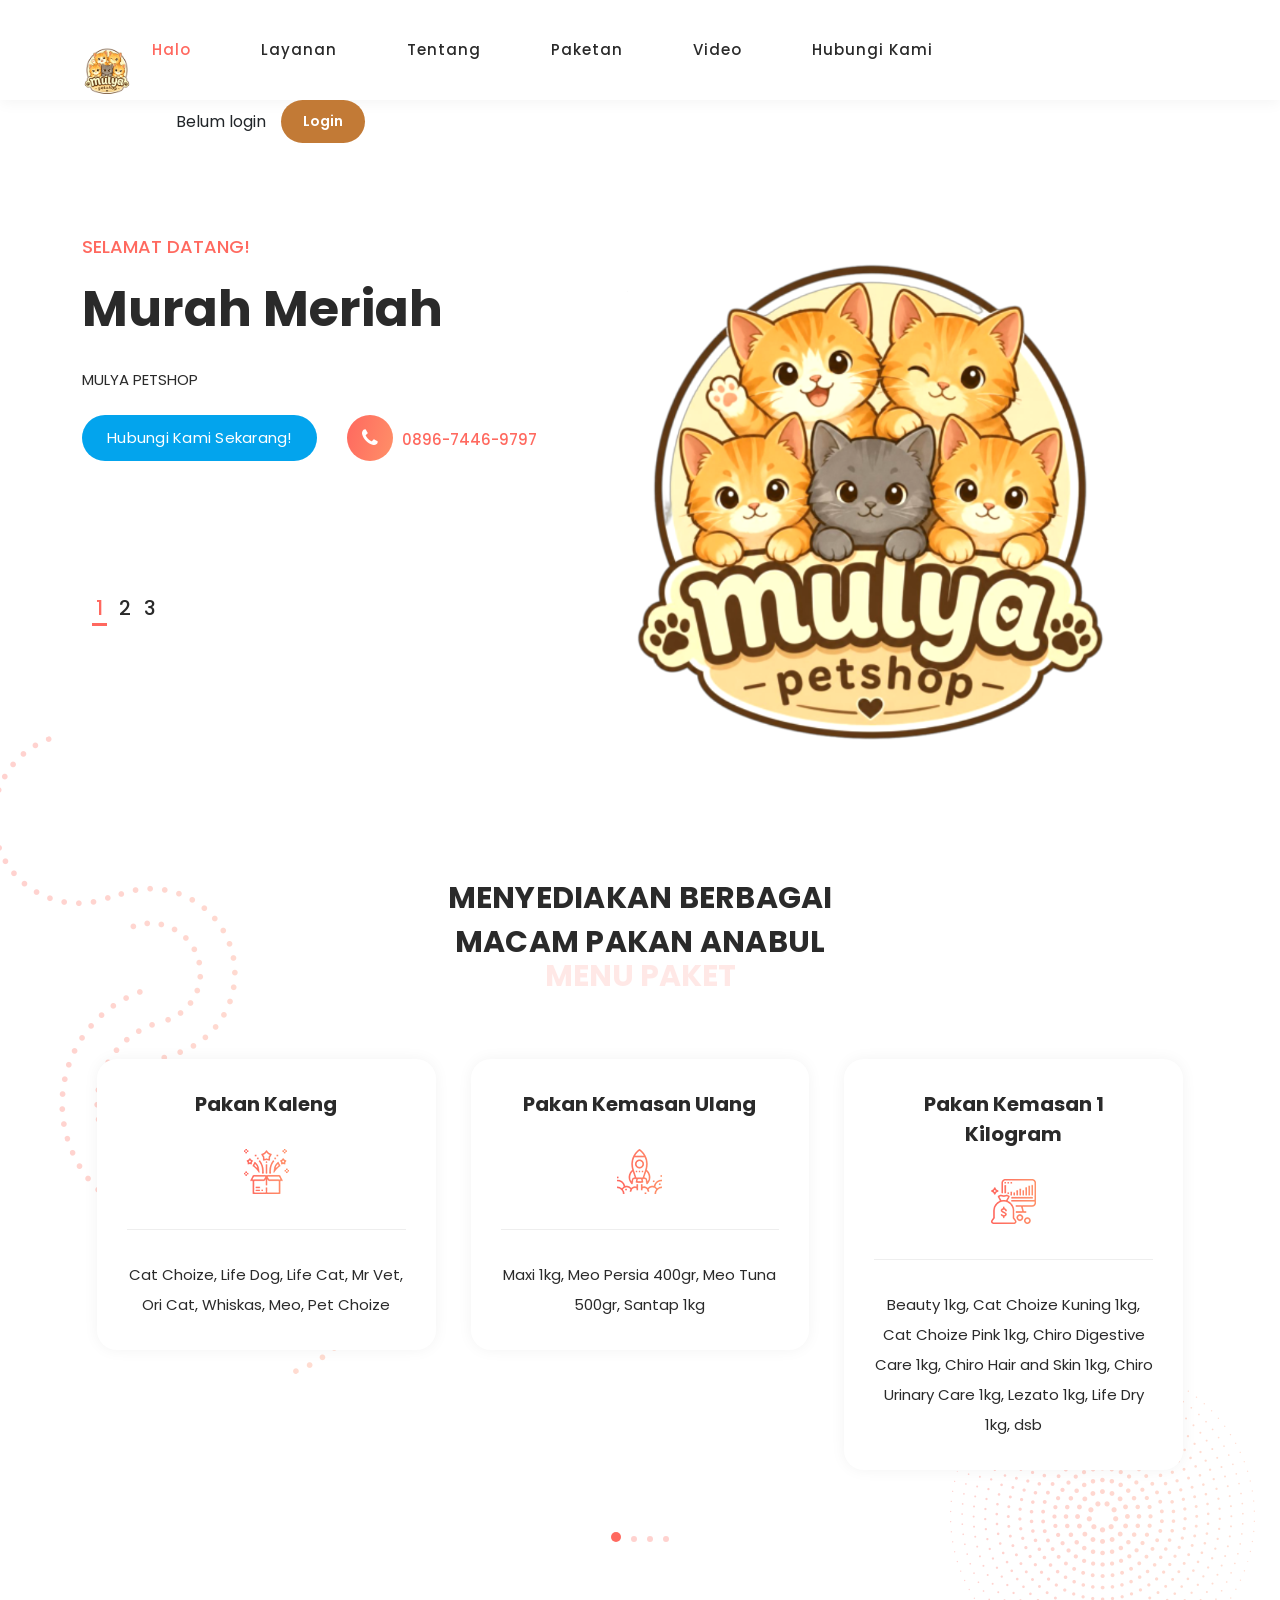
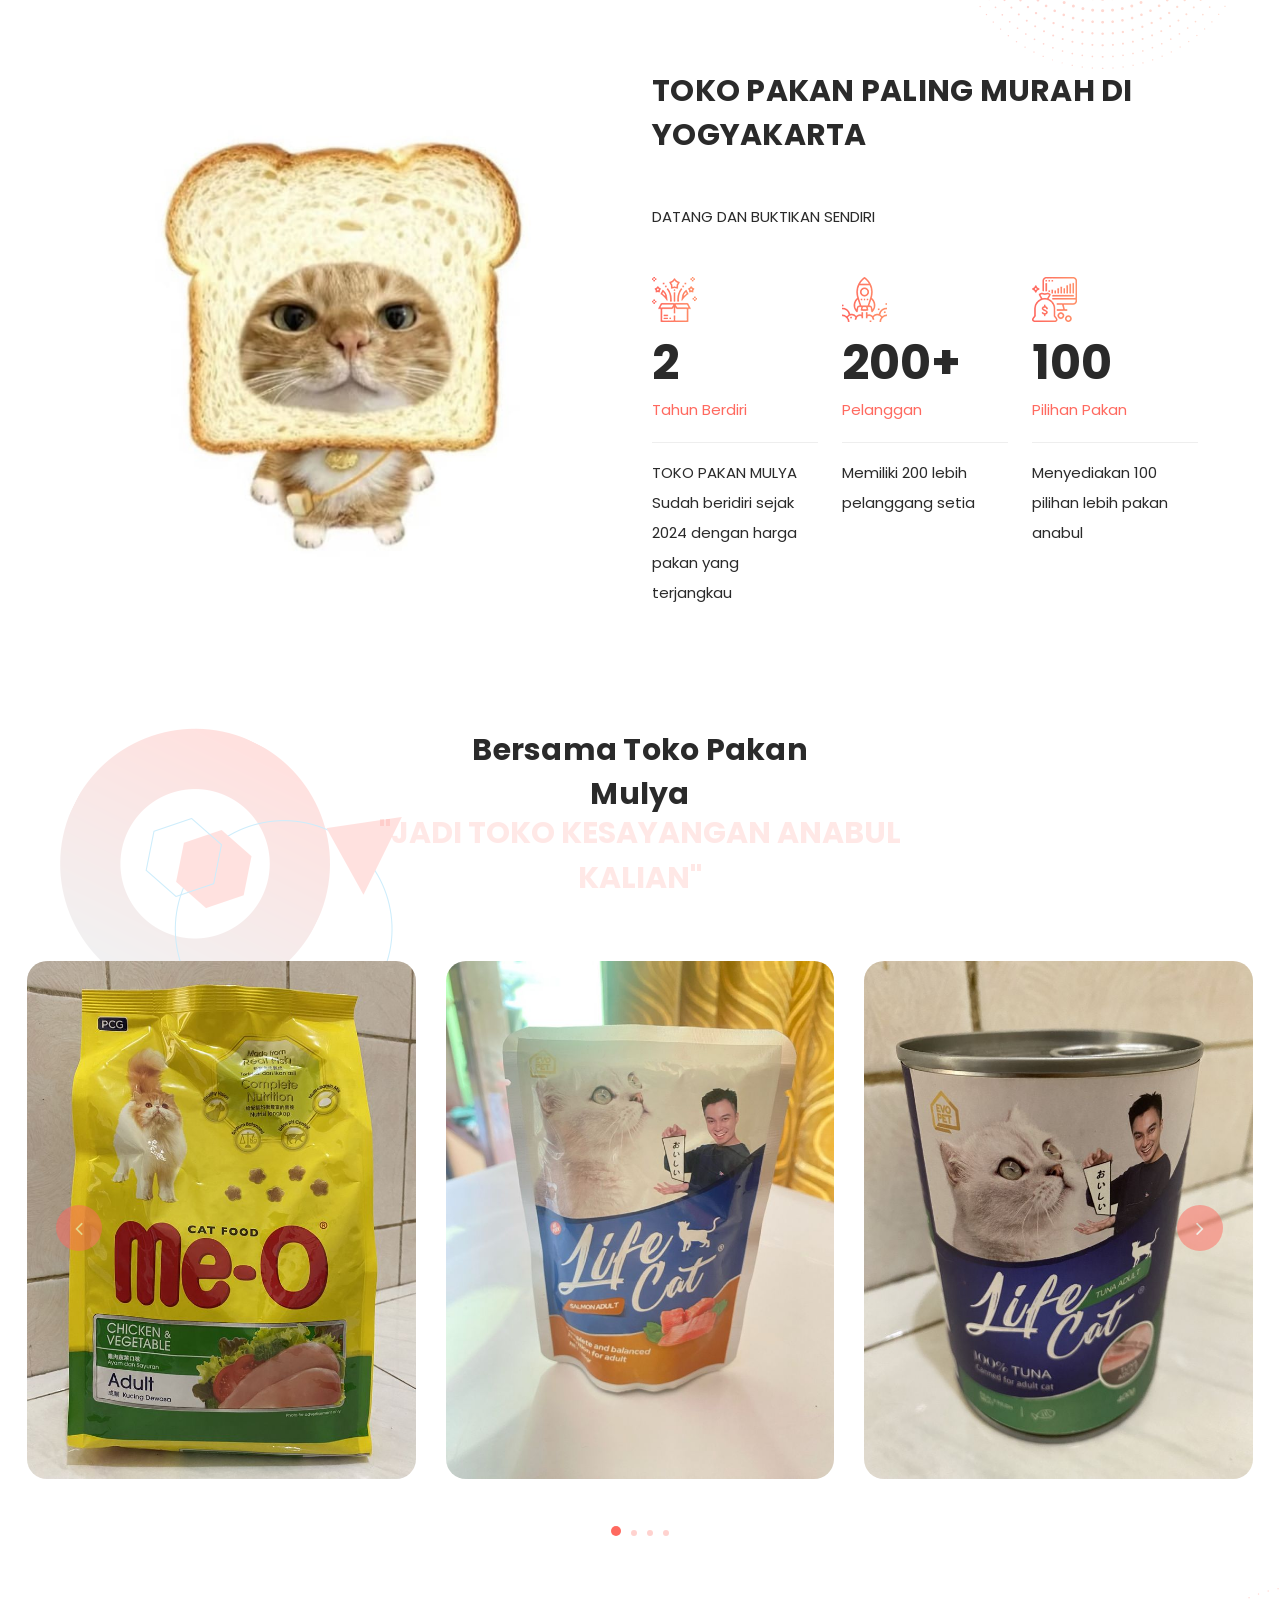
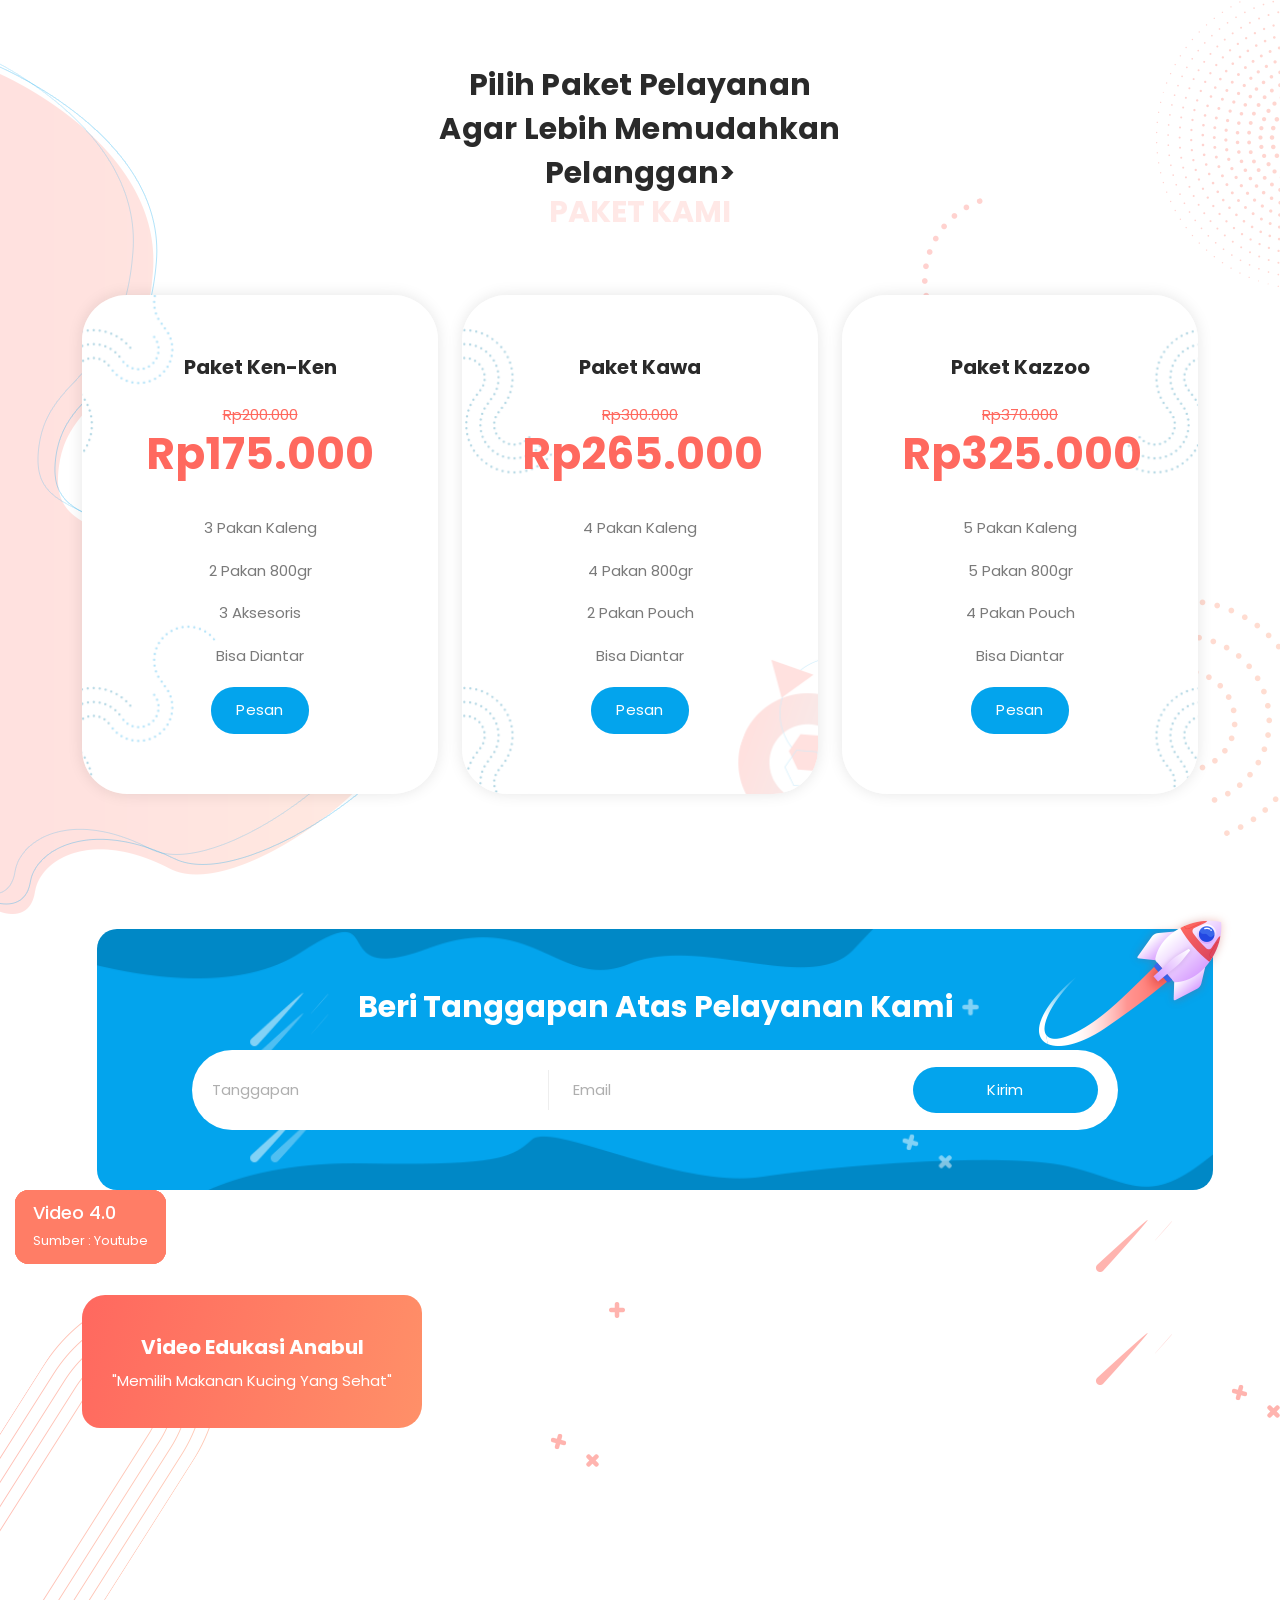
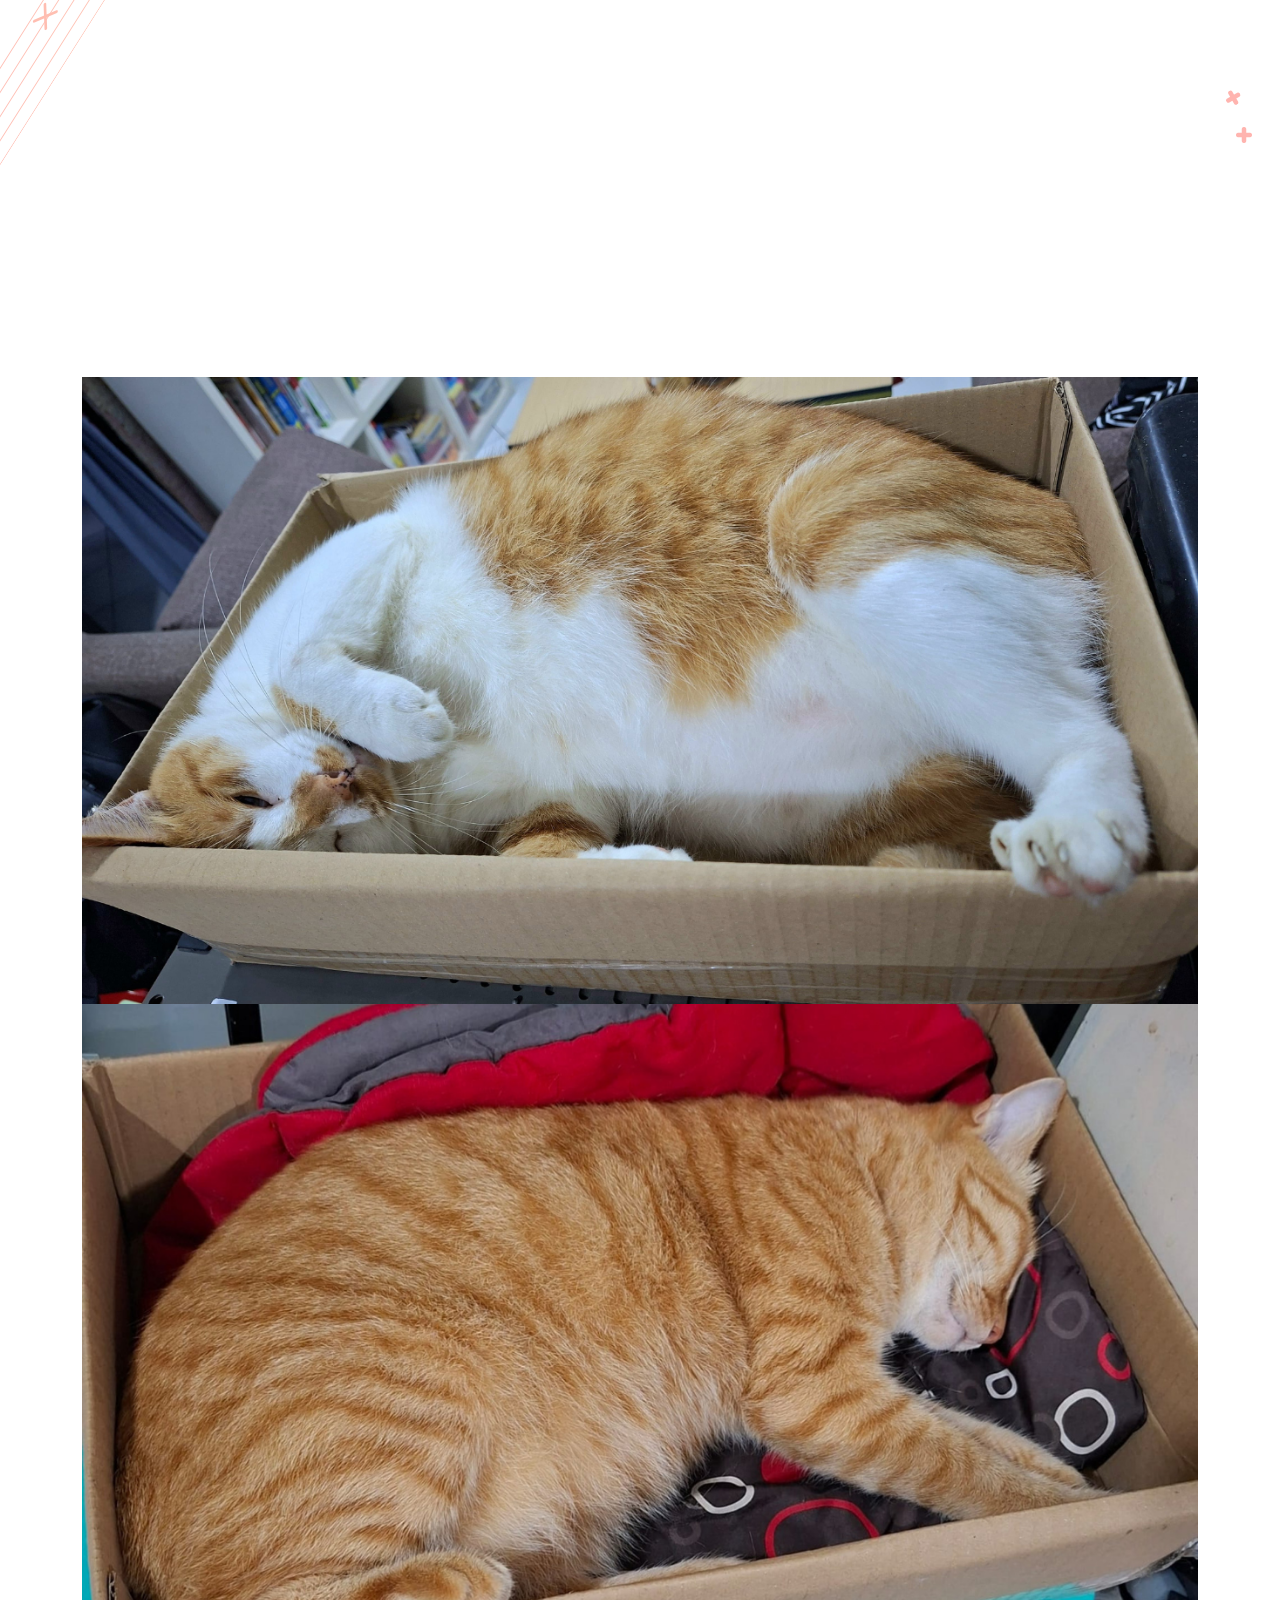
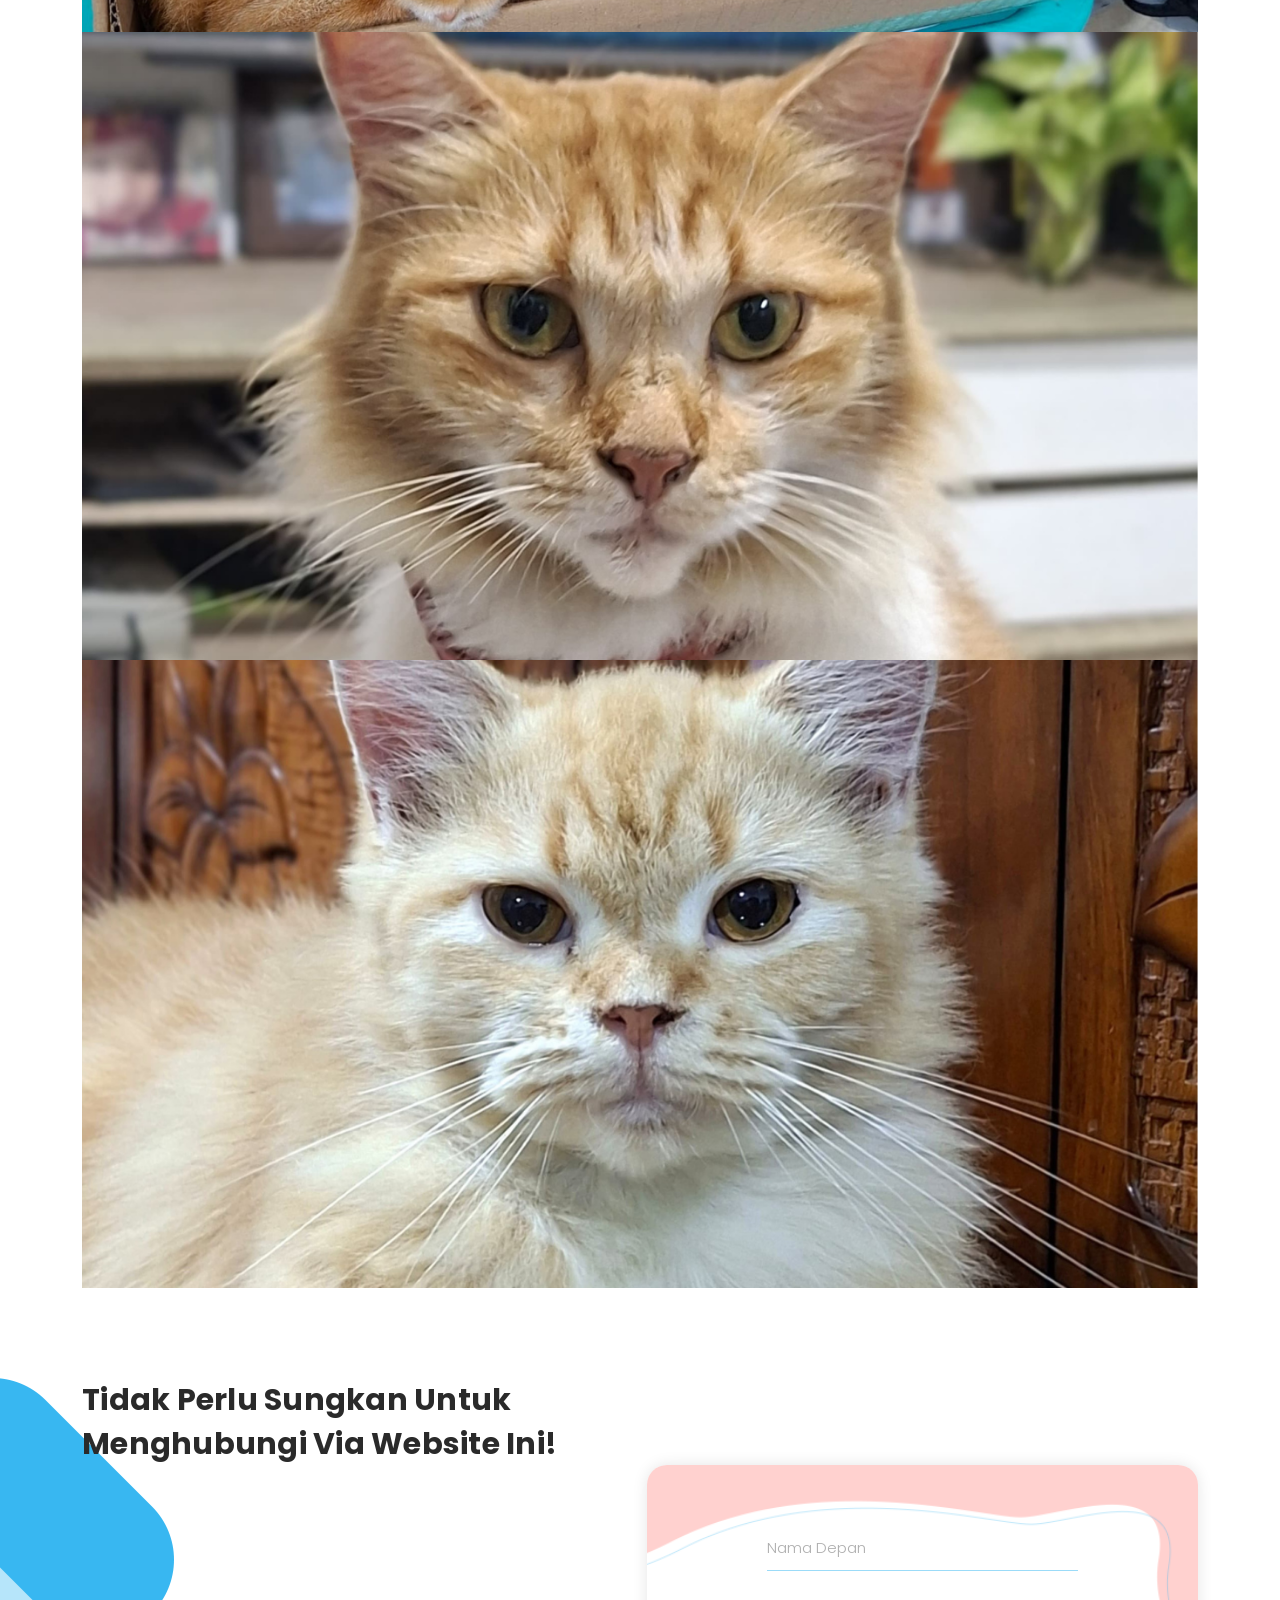
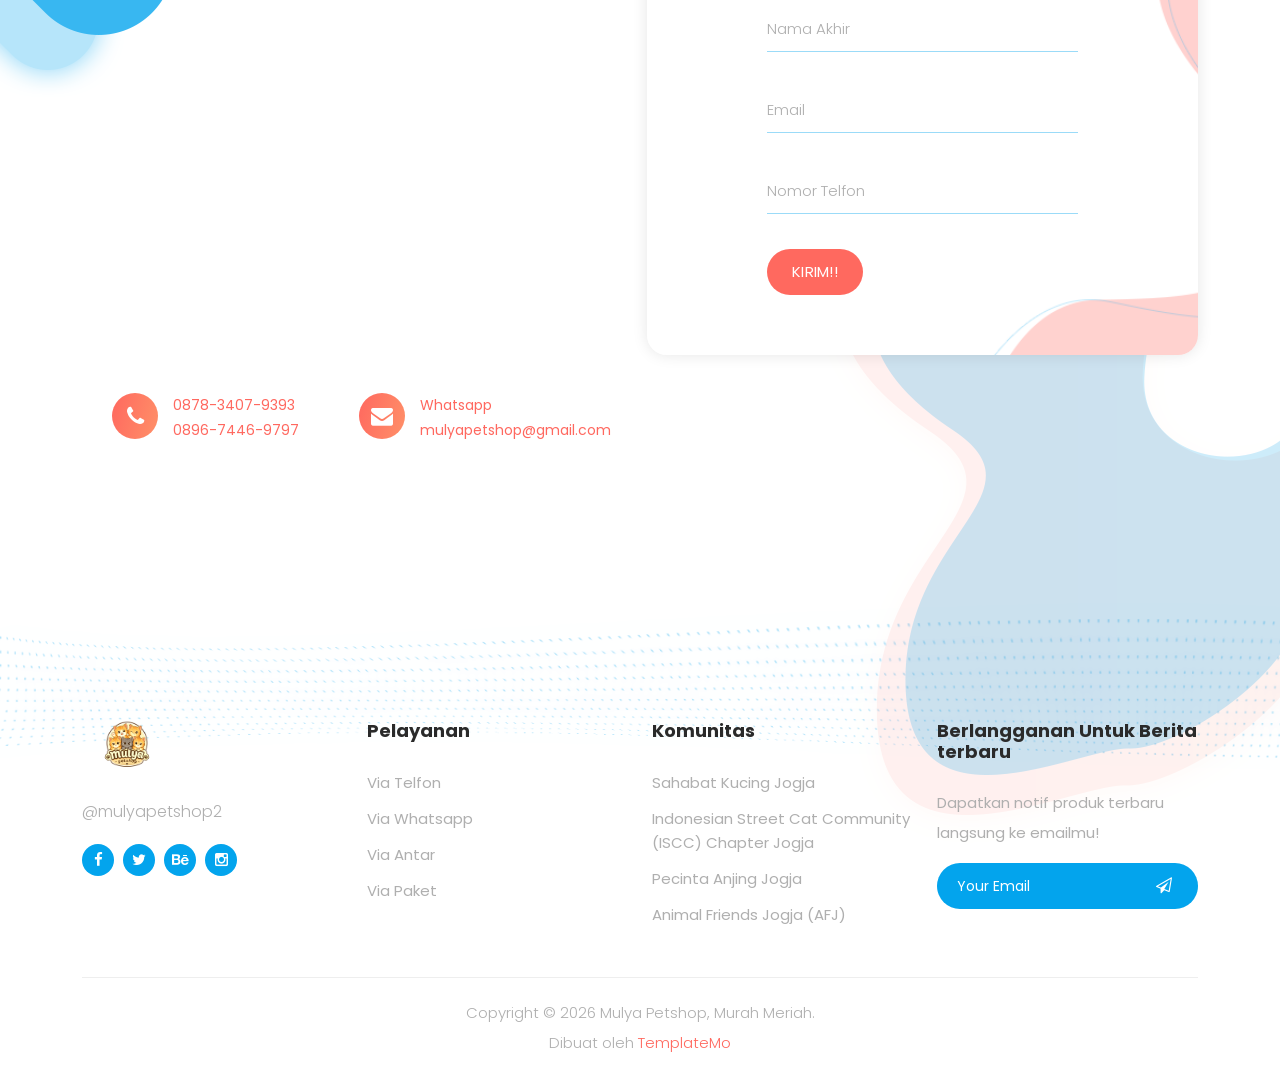
==== commit 2bdbbf9e: "Update index.html" ====
--- a/index.html
+++ b/index.html
@@ -534,75 +534,115 @@
     </div>
   </div>
 
-  <div id="video" class="our-videos section">
-    <div class="videos-left-dec">
-      <img src="assets/images/videos-left-dec.png" alt="">
-    </div>
-    <div class="videos-right-dec">
-      <img src="assets/images/videos-right-dec.png" alt="">
-    </div>
-    <div class="container">
-      <div class="row">
-        <div class="col-lg-12">
-<div class="row video-wrapper">
-
-  <!-- LEFT -->
-  <div class="col-lg-8">
-
-    <div class="main-video">
-
-      <iframe
-        src="https://www.youtube.com/embed/OKXrPmXbOns"
-        title="YouTube video player"
-        allowfullscreen>
-      </iframe>
-
-      <div class="overlay-effect">
-        <h4>Video Edukasi Anabul</h4>
-        <span>Memilih Makanan Kucing Yang Sehat</span>
-      </div>
-
-    </div>
-
-  </div>
-
-  <!-- RIGHT -->
-  <div class="col-lg-4">
-
-    <div class="menu">
-
-      <div class="video-card">
-        <div class="thumb">
-          <img src="assets/images/video-thumb-01.png" alt="">
-          <div class="inner-content">
-            <h4>Video 1.0</h4>
-            <span>Sumber : Youtube</span>
-          </div>
-        </div>
-      </div>
-
-      <div class="video-card">
-        <div class="thumb">
-          <img src="assets/images/video-thumb-02.png" alt="">
-          <div class="inner-content">
-            <h4>Video 2.0</h4>
-            <span>Sumber : Youtube</span>
-          </div>
-        </div>
-      </div>
-
-      <div class="video-card">
-        <div class="thumb">
-          <img src="assets/images/video-thumb-03.png" alt="">
-          <div class="inner-content">
-            <h4>Video 3.0</h4>
-            <span>Sumber : Youtube</span>
-          </div>
-        </div>
-      </div>
-    </div>
-  </div>
-  </div>
+<div id="video" class="our-videos section">
+  <div class="videos-left-dec">
+    <img src="assets/images/videos-left-dec.png" alt="">
+  </div>
+  <div class="videos-right-dec">
+    <img src="assets/images/videos-right-dec.png" alt="">
+  </div>
+  <div class="container">
+    <div class="row">
+      <div class="col-lg-12">
+        <div class="video-layout">
+
+          <div class="video-main-col">
+            <ul class="nacc">
+              <li class="active">
+                <div class="thumb">
+                  <iframe src="https://www.youtube.com/embed/OKXrPmXbOns?si=LW1u5PITdrpAWP4t"
+                    title="YouTube video player" frameborder="0"
+                    allow="accelerometer; autoplay; clipboard-write; encrypted-media; gyroscope; picture-in-picture; web-share"
+                    referrerpolicy="strict-origin-when-cross-origin" allowfullscreen></iframe>
+                  <div class="overlay-effect">
+                    <h4>Video Edukasi Anabul</h4>
+                    <span>"Memilih Makanan Kucing Yang Sehat"</span>
+                  </div>
+                </div>
+              </li>
+              <li>
+                <div class="thumb">
+                  <iframe src="https://www.youtube.com/embed/Zy4w9tCSAas?si=TM4AkshOFtVXs0qX"
+                    title="YouTube video player" frameborder="0"
+                    allow="accelerometer; autoplay; clipboard-write; encrypted-media; gyroscope; picture-in-picture; web-share"
+                    referrerpolicy="strict-origin-when-cross-origin" allowfullscreen></iframe>
+                  <div class="overlay-effect">
+                    <h4>Video Edukasi Anabul</h4>
+                    <span>"BAHAN MAKANAN RUMAHAN UNTUK KUCING oleh drh.Mirza Yusa"</span>
+                  </div>
+                </div>
+              </li>
+              <li>
+                <div class="thumb">
+                  <iframe src="https://www.youtube.com/embed/GtlecVIS_90?si=yp5plTPGmp3JVkEC"
+                    title="YouTube video player" frameborder="0"
+                    allow="accelerometer; autoplay; clipboard-write; encrypted-media; gyroscope; picture-in-picture; web-share"
+                    referrerpolicy="strict-origin-when-cross-origin" allowfullscreen></iframe>
+                  <div class="overlay-effect">
+                    <h4>Video Edukasi Anabul</h4>
+                    <span>Rekomendasi 5 Cat Food untuk Kitten</span>
+                  </div>
+                </div>
+              </li>
+              <li>
+                <div class="thumb">
+                  <iframe src="https://www.youtube.com/embed/ZnCetSBwHKM?si=0nPLlE29HTiuICbN"
+                    title="YouTube video player" frameborder="0"
+                    allow="accelerometer; autoplay; clipboard-write; encrypted-media; gyroscope; picture-in-picture; web-share"
+                    referrerpolicy="strict-origin-when-cross-origin" allowfullscreen></iframe>
+                  <div class="overlay-effect">
+                    <h4>Video Edukasi Anabul</h4>
+                    <span>Tips Dokter Hewan | Perhatikan Ini saat memilih pakan kucing</span>
+                  </div>
+                </div>
+              </li>
+            </ul>
+          </div>
+
+          <div class="video-menu-col">
+            <div class="video-thumb-item active" data-index="0">
+              <div class="thumb">
+                <img src="assets/images/video-thumb-01.png" alt="">
+                <div class="inner-content">
+                  <h4>Video 1.0</h4>
+                  <span>Sumber : Youtube</span>
+                </div>
+              </div>
+            </div>
+            <div class="video-thumb-item" data-index="1">
+              <div class="thumb">
+                <img src="assets/images/video-thumb-02.png" alt="">
+                <div class="inner-content">
+                  <h4>Video 2.0</h4>
+                  <span>Sumber : Youtube</span>
+                </div>
+              </div>
+            </div>
+            <div class="video-thumb-item" data-index="2">
+              <div class="thumb">
+                <img src="assets/images/video-thumb-03.png" alt="">
+                <div class="inner-content">
+                  <h4>Video 3.0</h4>
+                  <span>Sumber : Youtube</span>
+                </div>
+              </div>
+            </div>
+            <div class="video-thumb-item" data-index="3">
+              <div class="thumb">
+                <img src="assets/images/video-thumb-04.png" alt="">
+                <div class="inner-content">
+                  <h4>Video 4.0</h4>
+                  <span>Sumber : Youtube</span>
+                </div>
+              </div>
+            </div>
+          </div>
+
+        </div>
+      </div>
+    </div>
+  </div>
+</div>
 
   <div id="contact" class="contact-us section">
     <div class="container">
@@ -753,5 +793,24 @@
     });
   </script>
   <script src="login/js/welcome.js"></script>
+<script>
+document.addEventListener('DOMContentLoaded', function () {
+  const thumbItems = document.querySelectorAll('.video-thumb-item');
+  const naccs      = document.querySelectorAll('.video-main-col ul.nacc li');
+
+  thumbItems.forEach(function (item) {
+    item.addEventListener('click', function () {
+      const idx = parseInt(this.getAttribute('data-index'));
+
+      thumbItems.forEach(t => t.classList.remove('active'));
+      naccs.forEach(li => li.classList.remove('active'));
+
+      this.classList.add('active');
+      if (naccs[idx]) naccs[idx].classList.add('active');
+    });
+  });
+});
+</script>
+
 </body>
 </html>
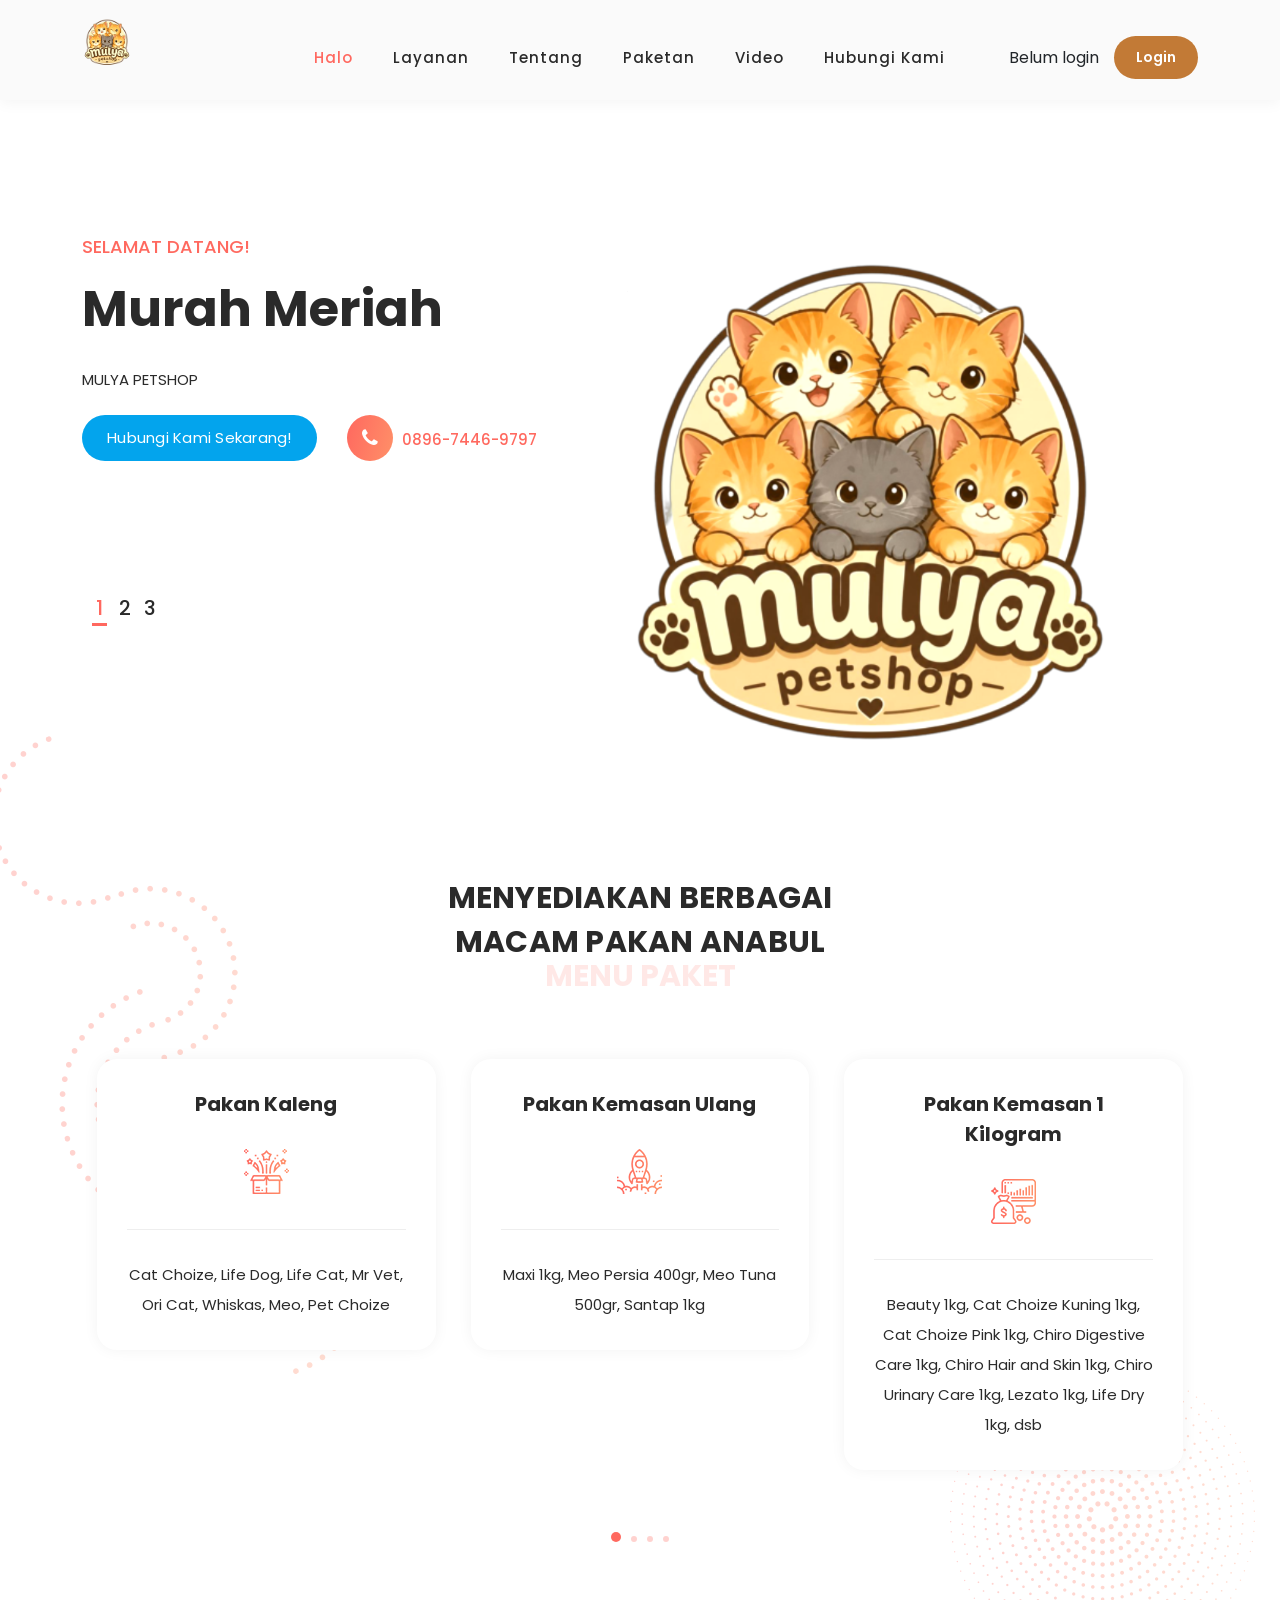
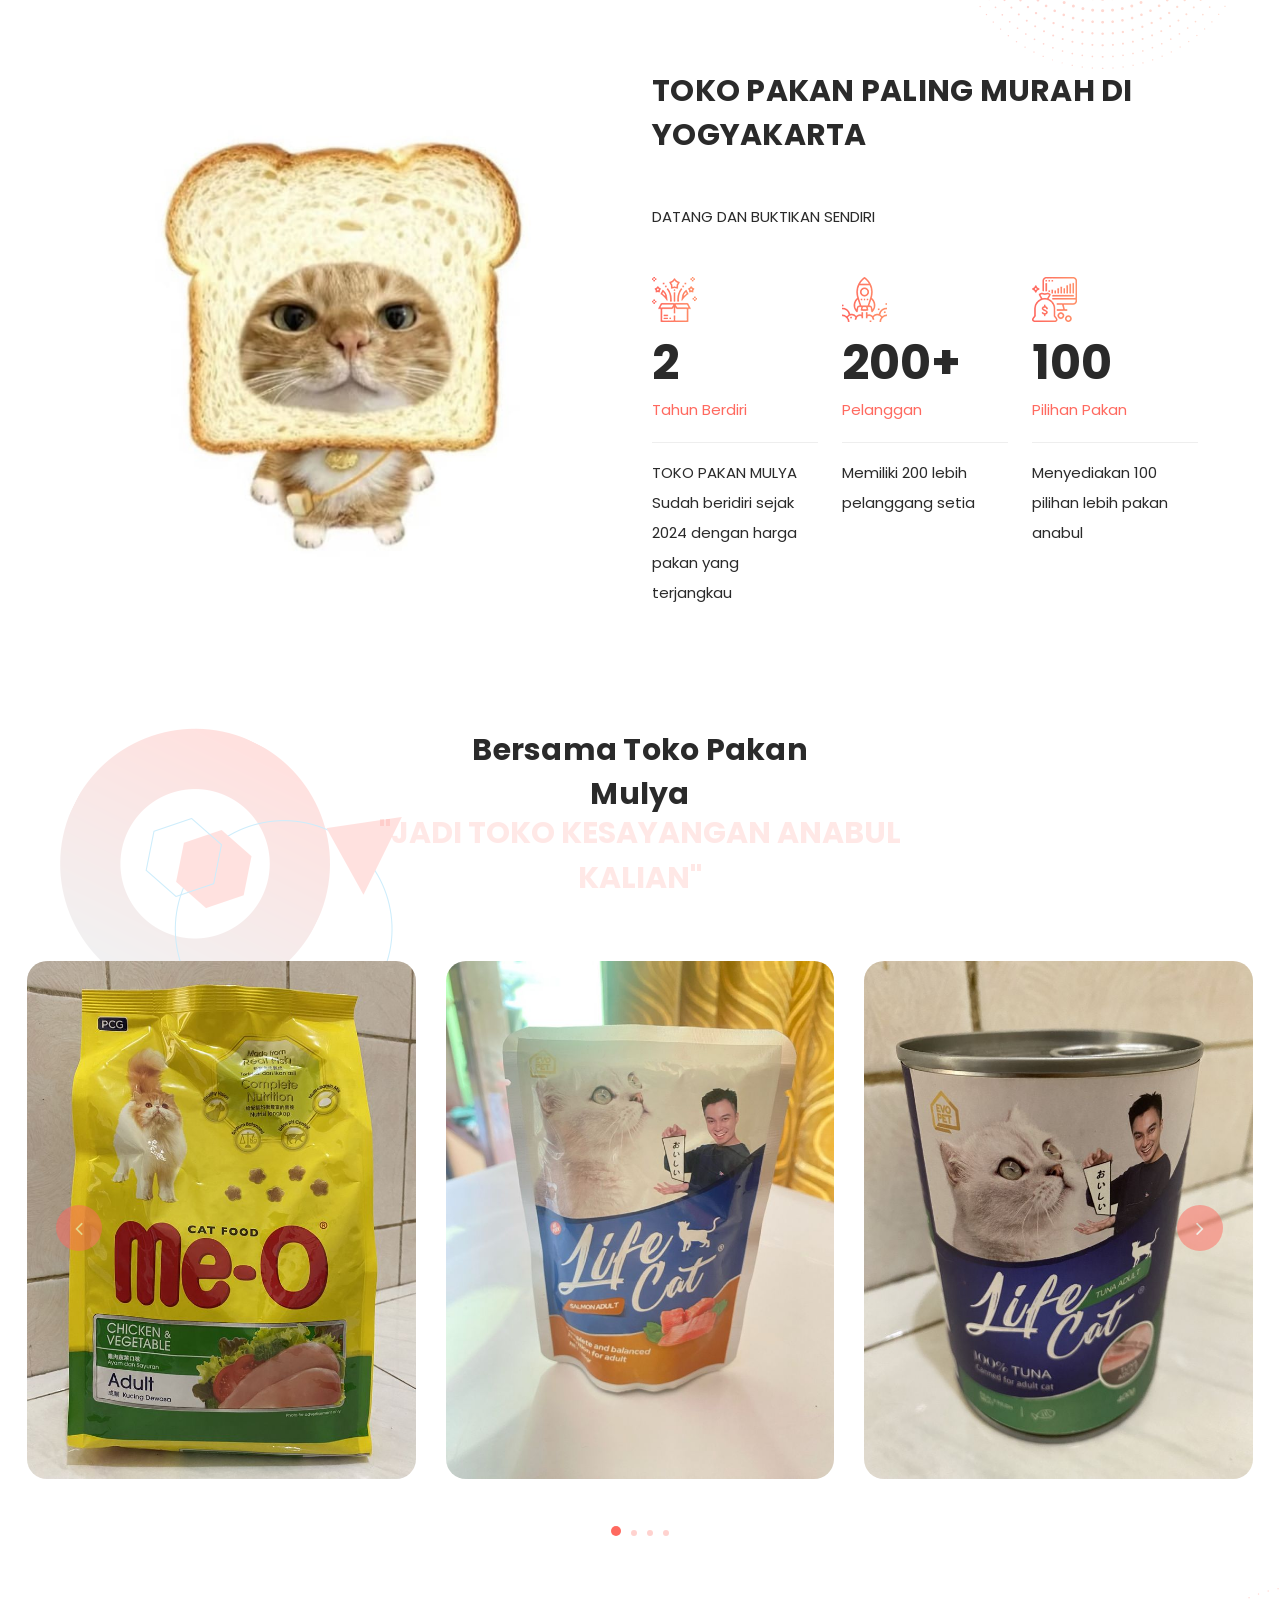
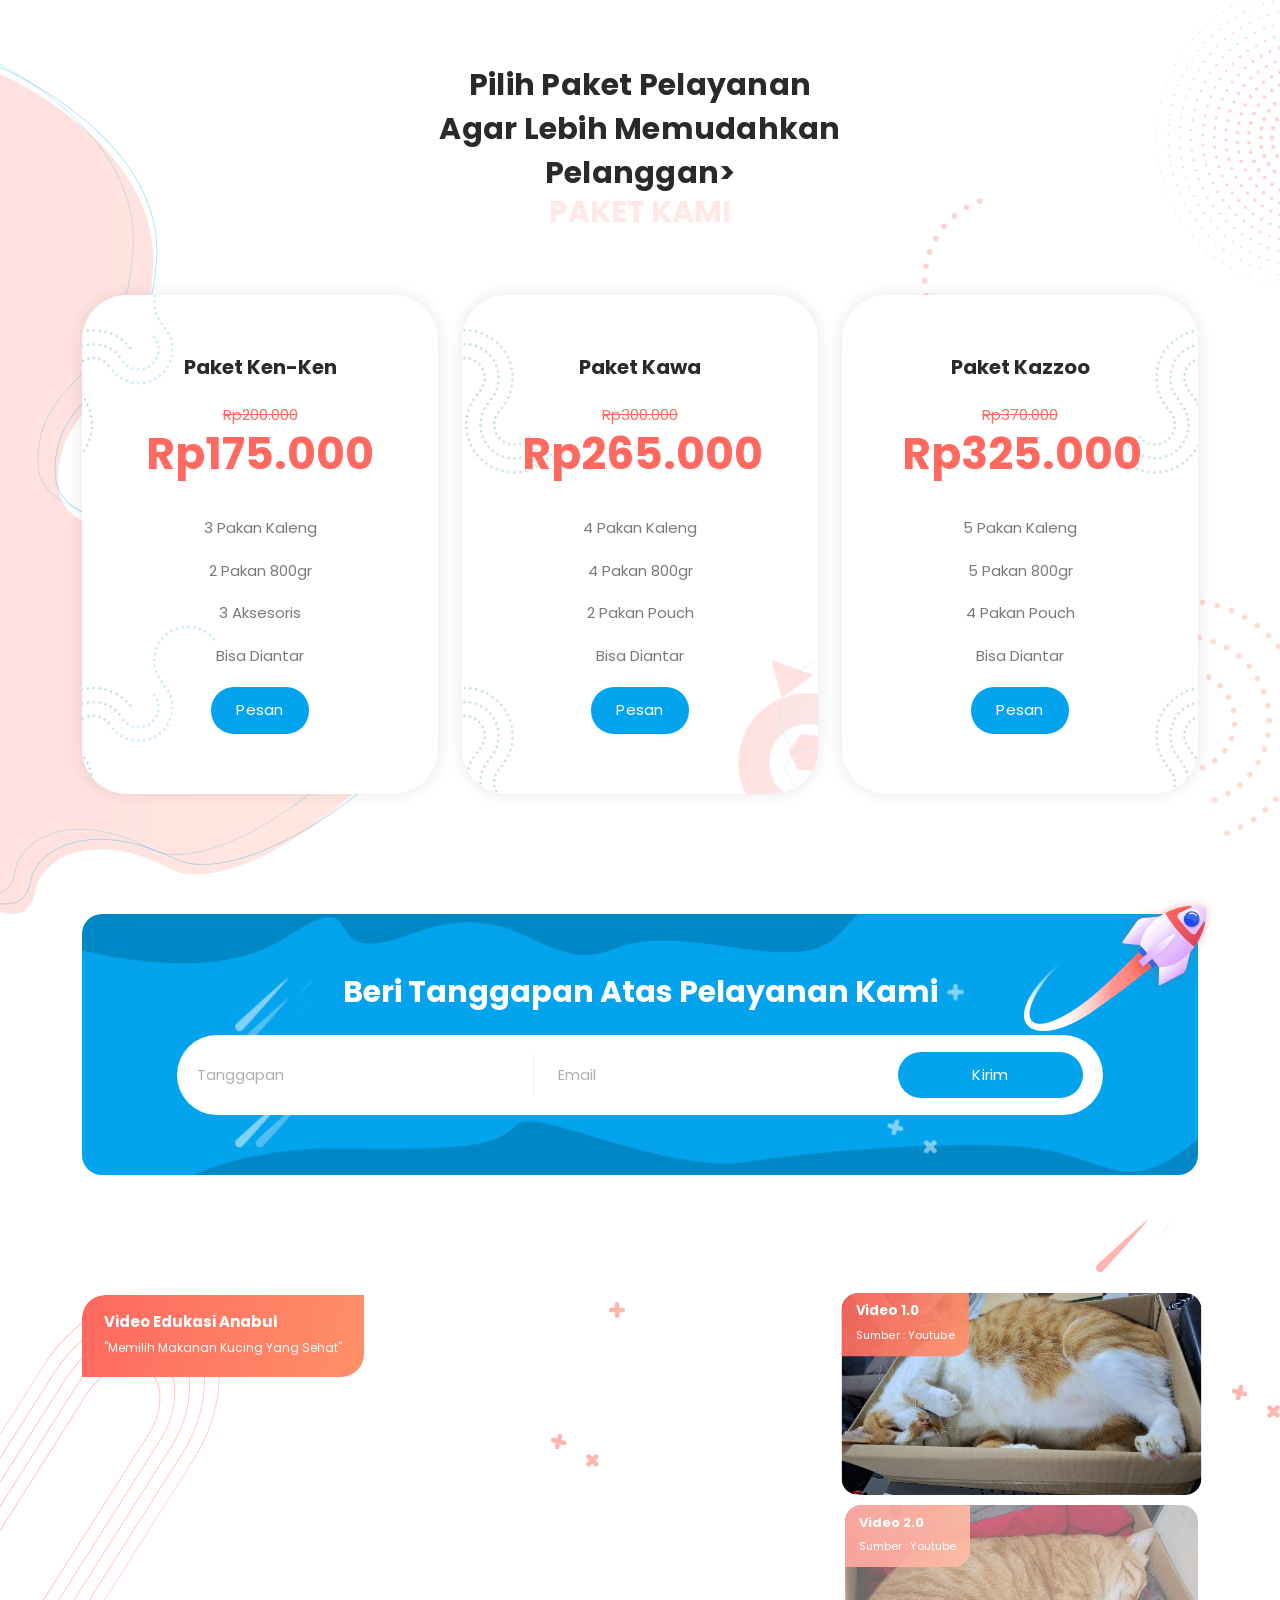
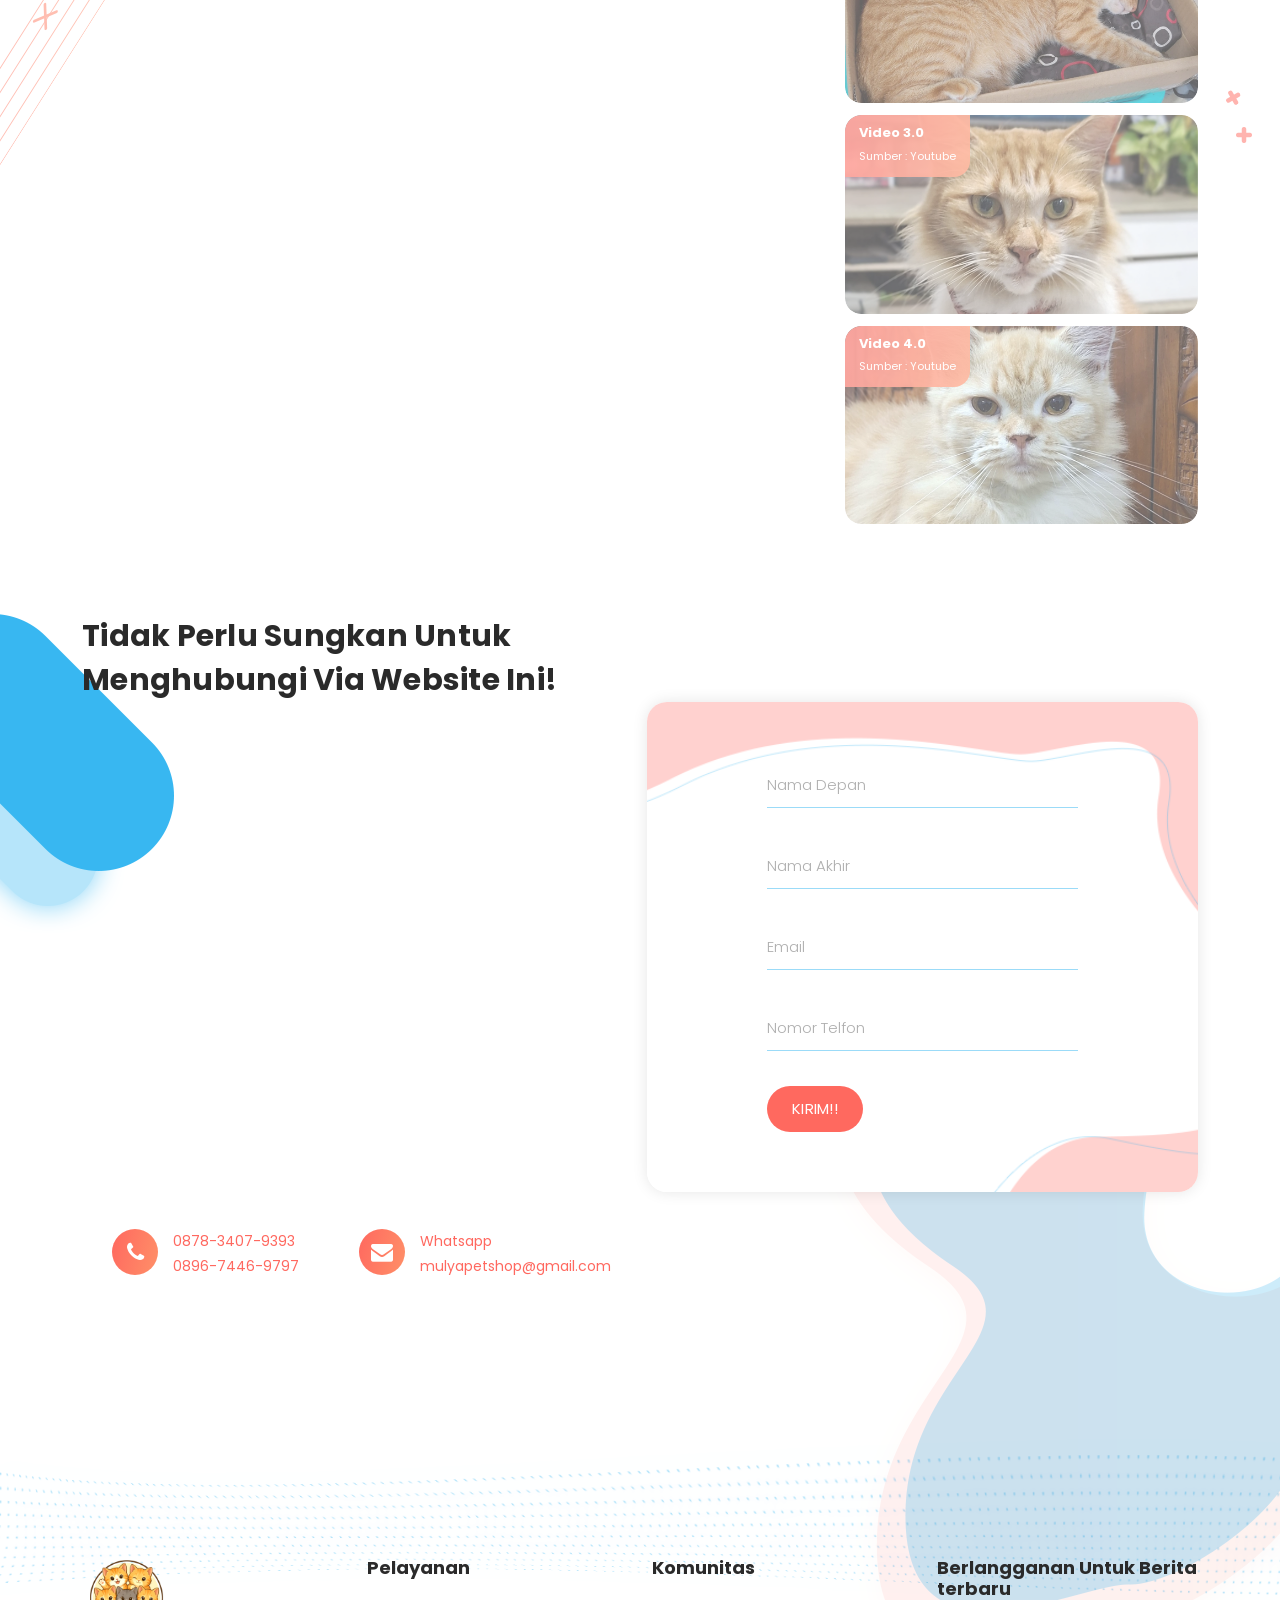
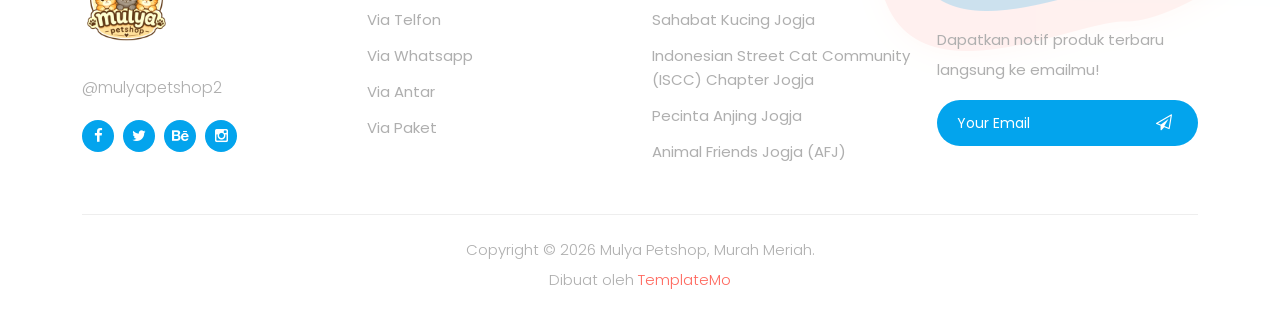
==== commit db7b537a: "Update index.html" ====
--- a/index.html
+++ b/index.html
@@ -311,8 +311,8 @@
                 <img src="assets/images/portfolio-01.jpg" alt="">
                 <div class="hover-effect">
                   <div class="inner-content">
-                    <a rel="sponsored" href="https://templatemo.com/tm-564-plot-listing" target="_parent"><h4>Produk Unggulan 1.</h4></a>
-                    <span>Pakan Kucing</span>
+                    <a rel="sponsored" href="https://templatemo.com/tm-564-plot-listing" target="_parent"><h4>Produk Unggulan</h4></a>
+                    <span></span>
                   </div>
                 </div>
               </div>
@@ -322,8 +322,8 @@
                 <img src="assets/images/portfolio-02.jpg" alt="">
                 <div class="hover-effect">
                   <div class="inner-content">
-                    <a href="#"><h4>Produk Unggulan 2.</h4></a>
-                    <span>Pakan Anjing</span>
+                    <a href="#"><h4>Produk Unggulan</h4></a>
+                    <span></span>
                   </div>
                 </div>
               </div>
@@ -333,8 +333,8 @@
                 <img src="assets/images/portfolio-03.jpg" alt="">
                 <div class="hover-effect">
                   <div class="inner-content">
-                    <a rel="sponsored" href="https://templatemo.com/tm-562-space-dynamic" target="_parent"><h4>Produk Unggulan 3.</h4></a>
-                    <span>Pakan Ikan</span>
+                    <a rel="sponsored" href="https://templatemo.com/tm-562-space-dynamic" target="_parent"><h4>Produk Unggulan</h4></a>
+                    <span></span>
                   </div>
                 </div>
               </div>
@@ -344,8 +344,8 @@
                 <img src="assets/images/portfolio-04.jpg" alt="">
                 <div class="hover-effect">
                   <div class="inner-content">
-                    <a href="#"><h4>Produk Unggulan 4.</h4></a>
-                    <span>Mainan Anabul</span>
+                    <a href="#"><h4>Produk Unggulan</h4></a>
+                    <span></span>
                   </div>
                 </div>
               </div>
@@ -366,8 +366,8 @@
                 <img src="assets/images/portfolio-02.jpg" alt="">
                 <div class="hover-effect">
                   <div class="inner-content">
-                    <a href="#"><h4>Produk Unggulan 6.</h4></a>
-                    <span>Pasir Anabul</span>
+                    <a href="#"><h4>Produk Unggulan</h4></a>
+                    <span></span>
                   </div>
                 </div>
               </div>
@@ -377,8 +377,8 @@
                 <img src="assets/images/portfolio-03.jpg" alt="">
                 <div class="hover-effect">
                   <div class="inner-content">
-                    <a href="#"><h4>Produk Unggulan 7.</h4></a>
-                    <span>Keranjang Anabul</span>
+                    <a href="#"><h4>Produk Unggulan</h4></a>
+                    <span></span>
                   </div>
                 </div>
               </div>
@@ -388,8 +388,8 @@
                 <img src="assets/images/portfolio-04.jpg" alt="">
                 <div class="hover-effect">
                   <div class="inner-content">
-                    <a href="#"><h4>Produk Unggulan 8.</h4></a>
-                    <span>Obat Sakit Anabul</span>
+                    <a href="#"><h4>Produk Unggulan</h4></a>
+                    <span></span>
                   </div>
                 </div>
               </div>
@@ -399,8 +399,8 @@
                 <img src="assets/images/portfolio-01.jpg" alt="">
                 <div class="hover-effect">
                   <div class="inner-content">
-                    <a href="#"><h4>Produk Unggulan 9.</h4></a>
-                    <span>Perlengkapan Anabul</span>
+                    <a href="#"><h4>Produk Unggulan</h4></a>
+                    <span></span>
                   </div>
                 </div>
               </div>
@@ -410,8 +410,8 @@
                 <img src="assets/images/portfolio-02.jpg" alt="">
                 <div class="hover-effect">
                   <div class="inner-content">
-                    <a href="#"><h4>Produk Unggulan 10.</h4></a>
-                    <span>Pakan Kemasan Ulang</span>
+                    <a href="#"><h4>Produk Unggulan</h4></a>
+                    <span></span>
                   </div>
                 </div>
               </div>
@@ -421,8 +421,8 @@
                 <img src="assets/images/portfolio-03.jpg" alt="">
                 <div class="hover-effect">
                   <div class="inner-content">
-                    <a href="#"><h4>Produk Unggulan 11.</h4></a>
-                    <span>Pakan Anabul Pouch</span>
+                    <a href="#"><h4>Produk Unggulan</h4></a>
+                    <span></span>
                   </div>
                 </div>
               </div>
@@ -432,8 +432,8 @@
                 <img src="assets/images/portfolio-04.jpg" alt="">
                 <div class="hover-effect">
                   <div class="inner-content">
-                    <a href="#"><h4>Produk Unggulan 12.</h4></a>
-                    <span>Shampo, Sabun, Semprotan Anabul</span>
+                    <a href="#"><h4>Produk Unggulan</h4></a>
+                    <span></span>
                   </div>
                 </div>
               </div>
--- a/assets/css/templatemo-onix-digital.css
+++ b/assets/css/templatemo-onix-digital.css
@@ -28,78 +28,30 @@
 --------------------------------------------- 
 */
 @import url('https://fonts.googleapis.com/css2?family=Poppins:wght@100;200;300;400;500;600;700;800;900&display=swap');
-/* 
----------------------------------------------
+
+/* ---------------------------------------------
 reset
---------------------------------------------- 
-*/
-html, body, div, span, applet, object, iframe, h1, h2, h3, h4, h5, h6, p, blockquote, div
+--------------------------------------------- */
+html, body, div, span, applet, object, iframe, h1, h2, h3, h4, h5, h6, p, blockquote, div,
 pre, a, abbr, acronym, address, big, cite, code, del, dfn, em, font, img, ins, kbd, q,
 s, samp, small, strike, strong, sub, sup, tt, var, b, u, i, center, dl, dt, dd, ol, ul, li,
 figure, header, nav, section, article, aside, footer, figcaption {
-  margin: 0;
-  padding: 0;
-  border: 0;
-  outline: 0;
-}
-
-/* clear fix */
-.grid:after {
-  content: '';
-  display: block;
-  clear: both;
-}
-
-/* ---- .grid-item ---- */
-
-.grid-sizer,
-.grid-item {
-  width: 50%;
-}
-
-.grid-item {
-  float: left;
-}
-
-.grid-item img {
-  display: block;
-  max-width: 100%;
-}
-
-.clearfix:after {
-  content: ".";
-  display: block;
-  clear: both;
-  visibility: hidden;
-  line-height: 0;
-  height: 0;
-}
-
-.clearfix {
-  display: inline-block;
-}
-
-html[xmlns] .clearfix {
-  display: block;
-}
-
-* html .clearfix {
-  height: 1%;
-}
-
-ul, li {
-  padding: 0;
-  margin: 0;
-  list-style: none;
-}
-
-header, nav, section, article, aside, footer, hgroup {
-  display: block;
-}
-
-* {
-  box-sizing: border-box;
-}
+  margin: 0; padding: 0; border: 0; outline: 0;
+}
+
+.grid:after { content: ''; display: block; clear: both; }
+.grid-sizer, .grid-item { width: 50%; }
+.grid-item { float: left; }
+.grid-item img { display: block; max-width: 100%; }
+
+.clearfix:after { content: "."; display: block; clear: both; visibility: hidden; line-height: 0; height: 0; }
+.clearfix { display: inline-block; }
+html[xmlns] .clearfix { display: block; }
+* html .clearfix { height: 1%; }
+
+ul, li { padding: 0; margin: 0; list-style: none; }
+header, nav, section, article, aside, footer, hgroup { display: block; }
+* { box-sizing: border-box; }
 
 html, body {
   font-family: 'Poppins', sans-serif;
@@ -110,2257 +62,697 @@
   -moz-osx-font-smoothing: grayscale;
 }
 
-a {
-  text-decoration: none !important;
-}
-
-h1, h2, h3, h4, h5, h6 {
-  margin-top: 0px;
-  margin-bottom: 0px;
-}
-
-ul {
-  margin-bottom: 0px;
-}
-
-p {
-  font-size: 15px;
-  line-height: 30px;
-  color: #2a2a2a;
-}
-
-img {
+a { text-decoration: none !important; }
+h1, h2, h3, h4, h5, h6 { margin-top: 0; margin-bottom: 0; }
+ul { margin-bottom: 0; }
+p { font-size: 15px; line-height: 30px; color: #2a2a2a; }
+img { width: 100%; overflow: hidden; }
+
+/* ---------------------------------------------
+global styles
+--------------------------------------------- */
+::selection { background: #03a4ed; color: #fff; }
+::-moz-selection { background: #03a4ed; color: #fff; }
+
+@media (max-width: 991px) {
+  html, body { overflow-x: hidden; }
+  .mobile-top-fix { margin-top: 30px; margin-bottom: 0; }
+  .mobile-bottom-fix { margin-bottom: 30px; }
+  .mobile-bottom-fix-big { margin-bottom: 60px; }
+}
+
+.page-section { margin-top: 120px; }
+
+.section-heading h2 {
+  font-size: 30px; text-transform: capitalize; color: #2a2a2a;
+  font-weight: 700; letter-spacing: 0.25px; position: relative;
+  z-index: 2; line-height: 44px; margin-bottom: -5px;
+}
+.section-heading h2 em { font-style: normal; color: #03a4ed; }
+.section-heading h2 span { color: #ff695f; font-weight: 700; opacity: 1; text-transform: capitalize; }
+.section-heading span { font-size: 30px; text-transform: uppercase; font-weight: 700; color: #ff695f; opacity: 0.15; }
+
+.main-blue-button a,
+.main-blue-button-hover a {
+  display: inline-block; background-color: #03a4ed; font-size: 15px;
+  font-weight: 400; color: #fff; text-transform: capitalize;
+  padding: 12px 25px; border-radius: 23px; letter-spacing: 0.25px;
+}
+.main-blue-button-hover a { transition: all .3s; }
+.main-blue-button-hover a:hover { background-color: #ff695f; }
+
+.main-red-button a,
+.main-red-button-hover a {
+  display: inline-block; background-color: #ff695f; font-size: 15px;
+  font-weight: 400; color: #fff; text-transform: capitalize;
+  padding: 12px 25px; border-radius: 23px; letter-spacing: 0.25px;
+}
+.main-red-button-hover a { transition: all .3s; }
+.main-red-button-hover a:hover { background-color: #03a4ed; }
+
+.main-white-button a {
+  display: inline-block; background-color: #fff; font-size: 15px;
+  font-weight: 400; color: #ff695f; text-transform: capitalize;
+  padding: 12px 25px; border-radius: 23px; letter-spacing: 0.25px;
+}
+
+/* ---------------------------------------------
+header — single definition
+--------------------------------------------- */
+.header-area {
   width: 100%;
-  overflow: hidden;
-}
-
-/* 
----------------------------------------------
-global styles
---------------------------------------------- 
-*/
-html,
-body {
-  background: #fff;
-  font-family: 'Poppins', sans-serif;
-}
-
-::selection {
-  background: #03a4ed;
-  color: #fff;
-}
-
-::-moz-selection {
-  background: #03a4ed;
-  color: #fff;
-}
-
-@media (max-width: 991px) {
-  html, body {
-    overflow-x: hidden;
-  }
-  .mobile-top-fix {
-    margin-top: 30px;
-    margin-bottom: 0px;
-  }
-  .mobile-bottom-fix {
-    margin-bottom: 30px;
-  }
-  .mobile-bottom-fix-big {
-    margin-bottom: 60px;
-  }
-}
-
-.page-section {
-  margin-top: 120px;
-}
-
-.section-heading h2 {
-  font-size: 30px;
-  text-transform: capitalize;
-  color: #2a2a2a;
-  font-weight: 700;
-  letter-spacing: 0.25px;
-  position: relative;
-  z-index: 2;
-  line-height: 44px;
-  margin-bottom: -5px;
-}
-
-.section-heading h2 em {
-  font-style: normal;
-  color: #03a4ed;
-}
-
-.section-heading h2 span {
-  color: #ff695f;
-  font-weight: 700;
-  opacity: 1;
-  text-transform: capitalize;
-}
-
-.section-heading span {
-  font-size: 30px;
-  text-transform: uppercase;
-  font-weight: 700;
-  color: #ff695f;
-  opacity: 0.15;
-}
-
-.main-blue-button a {
-  display: inline-block;
-  background-color: #03a4ed;
-  font-size: 15px;
-  font-weight: 400;
-  color: #fff;
-  text-transform: capitalize;
-  padding: 12px 25px;
-  border-radius: 23px;
-  letter-spacing: 0.25px;
-}
-
-.main-blue-button-hover a {
-  display: inline-block;
-  background-color: #03a4ed;
-  font-size: 15px;
-  font-weight: 400;
-  color: #fff;
-  text-transform: capitalize;
-  padding: 12px 25px;
-  border-radius: 23px;
-  letter-spacing: 0.25px;
-  transition: all .3s;
-}
-
-.main-blue-button-hover a:hover {
-  background-color: #ff695f;
-}
-
-.main-red-button a {
-  display: inline-block;
-  background-color: #ff695f;
-  font-size: 15px;
-  font-weight: 400;
-  color: #fff;
-  text-transform: capitalize;
-  padding: 12px 25px;
-  border-radius: 23px;
-  letter-spacing: 0.25px;
-}
-
-.main-red-button-hover a {
-  display: inline-block;
-  background-color: #ff695f;
-  font-size: 15px;
-  font-weight: 400;
-  color: #fff;
-  text-transform: capitalize;
-  padding: 12px 25px;
-  border-radius: 23px;
-  letter-spacing: 0.25px;
-  transition: all .3s;
-}
-
-.main-red-button-hover a:hover {
-  background-color: #03a4ed;
-}
-
-.main-white-button a {
-  display: inline-block;
-  background-color: #fff;
-  font-size: 15px;
-  font-weight: 400;
-  color: #ff695f;
-  text-transform: capitalize;
-  padding: 12px 25px;
-  border-radius: 23px;
-  letter-spacing: 0.25px;
-}
-
-/* 
----------------------------------------------
-header
---------------------------------------------- 
-*/
+  background-color: #fafafa;
+  position: fixed;
+  top: 0; left: 0; right: 0;
+  z-index: 999;
+  height: 100px;
+  box-shadow: 0 2px 15px rgba(0,0,0,0.05);
+  transition: all .5s ease 0s;
+}
 
 .background-header {
-  background-color: #fff!important;
-  height: 80px!important;
-  position: fixed!important;
-  top: 0px;
-  left: 0px;
-  right: 0px;
-  box-shadow: 0px 0px 10px rgba(0,0,0,0.15)!important;
-}
-
+  background-color: #fff !important;
+  height: 80px !important;
+  box-shadow: 0 0 10px rgba(0,0,0,0.15) !important;
+}
 .background-header .logo,
-.background-header .main-nav .nav li a {
-  color: #1e1e1e!important;
-}
-
-.background-header .main-nav .nav li:hover a {
-  color: #ff685f!important;
-}
-
-.background-header .nav li a.active {
-  color: #ff685f!important;
-}
-
-.header-area {
-  background-color: #fafafa;
-  position: absolute;
-  top: 0px;
-  left: 0px;
-  right: 0px;
-  z-index: 100;
-  height: 100px;
-  -webkit-transition: all .5s ease 0s;
-  -moz-transition: all .5s ease 0s;
-  -o-transition: all .5s ease 0s;
-  transition: all .5s ease 0s;
-}
+.background-header .main-nav .nav li a { color: #1e1e1e !important; }
+.background-header .main-nav .nav li:hover a { color: #ff685f !important; }
+.background-header .nav li a.active { color: #ff685f !important; }
 
 .header-area .main-nav {
-  min-height: 80px;
+  display: flex;
+  align-items: center;
+  justify-content: space-between;
+  min-height: 85px;
   background: transparent;
 }
 
+/* logo */
 .header-area .main-nav .logo {
-  line-height: 100px;
-  color: #fff;
-  font-size: 28px;
-  font-weight: 700;
-  text-transform: uppercase;
-  letter-spacing: 2px;
-  float: left;
-  -webkit-transition: all 0.3s ease 0s;
-  -moz-transition: all 0.3s ease 0s;
-  -o-transition: all 0.3s ease 0s;
-  transition: all 0.3s ease 0s;
-}
-
-.background-header .main-nav .logo {
-  line-height: 75px;
-}
-
-.background-header .main-nav .nav {
-  margin-top: 20px !important;
-}
-
+  display: flex; align-items: center; gap: 12px;
+  line-height: 100px; color: #1e1e1e; font-size: 28px;
+  font-weight: 700; text-transform: uppercase; letter-spacing: 2px;
+  float: left; text-decoration: none; transition: all 0.3s ease 0s;
+}
+.header-area .main-nav .logo img { width: 50px; height: 50px; object-fit: contain; }
+.logo-text { font-size: 24px; font-weight: 700; color: #1e1e1e; letter-spacing: 1px; }
+.logo-text span { color: #c27a36; }
+.background-header .main-nav .logo { line-height: 75px; }
+.background-header .main-nav .nav { margin-top: 20px !important; }
+
+/* nav */
 .header-area .main-nav .nav {
-  float: right;
-  margin-top: 30px;
-  margin-right: 0px;
-  background-color: transparent;
-  -webkit-transition: all 0.3s ease 0s;
-  -moz-transition: all 0.3s ease 0s;
-  -o-transition: all 0.3s ease 0s;
-  transition: all 0.3s ease 0s;
-  position: relative;
-  z-index: 999;
-}
-
-.header-area .main-nav .nav li {
-  padding-left: 20px;
-  padding-right: 20px;
-}
-
-.header-area .main-nav .nav li:last-child {
-  padding-right: 0px;
-  padding-left: 40px;
-}
-
-.header-area .main-nav .nav li:last-child a ,
-.background-header .main-nav .nav li:last-child a {
-  color: #fff !important;
-  padding: 0px 20px;
-  font-weight: 400;
-}
-
+  display: flex; align-items: center; gap: 0;
+  float: right; margin-top: 30px; margin-right: 0;
+  background-color: transparent; transition: all 0.3s ease 0s;
+  position: relative; z-index: 999; list-style: none;
+}
+.header-area .main-nav .nav li { padding-left: 20px; padding-right: 20px; list-style: none; }
+.header-area .main-nav .nav li:last-child { padding-right: 0; padding-left: 40px; }
+.header-area .main-nav .nav li:last-child a,
+.background-header .main-nav .nav li:last-child a { color: #fff !important; padding: 0 20px; font-weight: 400; }
 .header-area .main-nav .nav li:last-child a:hover,
-.header-area .main-nav .nav li:last-child a.active {
-  color: #fff !important;
-}
-
+.header-area .main-nav .nav li:last-child a.active { color: #fff !important; }
 .header-area .main-nav .nav li:last-child .main-red-button-hover a:hover,
-.background-header .main-nav .nav li:last-child .main-red-button-hover a:hover {
-  background-color: #03a4ed !important;
-}
+.background-header .main-nav .nav li:last-child .main-red-button-hover a:hover { background-color: #03a4ed !important; }
 
 .header-area .main-nav .nav li a {
-  display: block;
-  font-weight: 500;
-  font-size: 15px;
-  color: #2a2a2a;
-  text-transform: capitalize;
-  -webkit-transition: all 0.3s ease 0s;
-  -moz-transition: all 0.3s ease 0s;
-  -o-transition: all 0.3s ease 0s;
-  transition: all 0.3s ease 0s;
-  height: 40px;
-  line-height: 40px;
-  border: transparent;
-  letter-spacing: 1px;
-}
-
-.header-area .main-nav .nav li a {
-  color: #2a2a2a;
-}
-
+  display: block; font-weight: 500; font-size: 15px;
+  color: #2a2a2a; text-transform: capitalize; text-decoration: none;
+  transition: all 0.3s ease 0s; height: 40px; line-height: 40px;
+  border: transparent; letter-spacing: 1px;
+}
 .header-area .main-nav .nav li:hover a,
-.header-area .main-nav .nav li a.active {
-  color: #ff685f!important;
-}
-
+.header-area .main-nav .nav li a.active { color: #ff685f !important; }
 .background-header .main-nav .nav li:hover a,
-.background-header .main-nav .nav li a.active {
-  color: #ff685f!important;
-  opacity: 1;
-}
-
-.header-area .main-nav .nav li.submenu {
-  position: relative;
-  padding-right: 30px;
-}
-
+.background-header .main-nav .nav li a.active { color: #ff685f !important; opacity: 1; }
+
+/* submenu */
+.header-area .main-nav .nav li.submenu { position: relative; padding-right: 30px; }
 .header-area .main-nav .nav li.submenu:after {
-  font-family: FontAwesome;
-  content: "\f107";
-  font-size: 12px;
-  color: #2a2a2a;
-  position: absolute;
-  right: 18px;
-  top: 12px;
-}
-
-.background-header .main-nav .nav li.submenu:after {
-  color: #2a2a2a;
-}
-
+  font-family: FontAwesome; content: "\f107"; font-size: 12px;
+  color: #2a2a2a; position: absolute; right: 18px; top: 12px;
+}
+.background-header .main-nav .nav li.submenu:after { color: #2a2a2a; }
 .header-area .main-nav .nav li.submenu ul {
-  position: absolute;
-  width: 200px;
-  box-shadow: 0 2px 28px 0 rgba(0, 0, 0, 0.06);
-  overflow: hidden;
-  top: 50px;
-  opacity: 0;
-  transform: translateY(+2em);
-  visibility: hidden;
-  z-index: -1;
+  position: absolute; width: 200px;
+  box-shadow: 0 2px 28px 0 rgba(0,0,0,0.06);
+  overflow: hidden; top: 50px; opacity: 0;
+  transform: translateY(2em); visibility: hidden; z-index: -1;
   transition: all 0.3s ease-in-out 0s, visibility 0s linear 0.3s, z-index 0s linear 0.01s;
 }
-
-.header-area .main-nav .nav li.submenu ul li {
-  margin-left: 0px;
-  padding-left: 0px;
-  padding-right: 0px;
-}
-
+.header-area .main-nav .nav li.submenu ul li { margin-left: 0; padding-left: 0; padding-right: 0; }
 .header-area .main-nav .nav li.submenu ul li a {
-  opacity: 1;
-  display: block;
-  background: #f7f7f7;
-  color: #2a2a2a!important;
-  padding-left: 20px;
-  height: 40px;
-  line-height: 40px;
-  -webkit-transition: all 0.3s ease 0s;
-  -moz-transition: all 0.3s ease 0s;
-  -o-transition: all 0.3s ease 0s;
-  transition: all 0.3s ease 0s;
-  position: relative;
-  font-size: 13px;
-  font-weight: 400;
-  border-bottom: 1px solid #eee;
-}
-
-.header-area .main-nav .nav li.submenu ul li a:hover {
-  background: #fff;
-  color: #ff685f!important;
-  padding-left: 25px;
-}
-
-.header-area .main-nav .nav li.submenu ul li a:hover:before {
-  width: 3px;
-}
-
+  opacity: 1; display: block; background: #f7f7f7; color: #2a2a2a !important;
+  padding-left: 20px; height: 40px; line-height: 40px; transition: all 0.3s ease 0s;
+  position: relative; font-size: 13px; font-weight: 400; border-bottom: 1px solid #eee;
+}
+.header-area .main-nav .nav li.submenu ul li a:hover { background: #fff; color: #ff685f !important; padding-left: 25px; }
 .header-area .main-nav .nav li.submenu:hover ul {
-  visibility: visible;
-  opacity: 1;
-  z-index: 1;
-  transform: translateY(0%);
-  transition-delay: 0s, 0s, 0.3s;
-}
-
+  visibility: visible; opacity: 1; z-index: 1;
+  transform: translateY(0%); transition-delay: 0s, 0s, 0.3s;
+}
+
+/* hamburger */
 .header-area .main-nav .menu-trigger {
-  cursor: pointer;
-  display: block;
-  position: absolute;
-  top: 33px;
-  width: 32px;
-  height: 40px;
-  text-indent: -9999em;
-  z-index: 99;
-  right: 40px;
-  display: none;
-}
-
-.background-header .main-nav .menu-trigger {
-  top: 23px;
-}
-
+  cursor: pointer; display: none; position: absolute;
+  top: 33px; width: 32px; height: 40px;
+  text-indent: -9999em; z-index: 99; right: 40px;
+  font-size: 18px; font-weight: 600; color: #1e1e1e;
+}
+.background-header .main-nav .menu-trigger { top: 23px; }
 .header-area .main-nav .menu-trigger span,
 .header-area .main-nav .menu-trigger span:before,
 .header-area .main-nav .menu-trigger span:after {
-  -moz-transition: all 0.4s;
-  -o-transition: all 0.4s;
-  -webkit-transition: all 0.4s;
-  transition: all 0.4s;
-  background-color: #1e1e1e;
-  display: block;
-  position: absolute;
-  width: 30px;
-  height: 2px;
-  left: 0;
-}
-
-.background-header .main-nav .menu-trigger span,
-.background-header .main-nav .menu-trigger span:before,
-.background-header .main-nav .menu-trigger span:after {
-  background-color: #1e1e1e;
-}
-
+  transition: all 0.4s; background-color: #1e1e1e;
+  display: block; position: absolute; width: 30px; height: 2px; left: 0;
+}
 .header-area .main-nav .menu-trigger span:before,
-.header-area .main-nav .menu-trigger span:after {
-  -moz-transition: all 0.4s;
-  -o-transition: all 0.4s;
-  -webkit-transition: all 0.4s;
-  transition: all 0.4s;
-  background-color: #1e1e1e;
-  display: block;
-  position: absolute;
-  width: 30px;
-  height: 2px;
-  left: 0;
-  width: 75%;
-}
-
-.background-header .main-nav .menu-trigger span:before,
-.background-header .main-nav .menu-trigger span:after {
-  background-color: #1e1e1e;
-}
-
-.header-area .main-nav .menu-trigger span:before,
-.header-area .main-nav .menu-trigger span:after {
-  content: "";
-}
-
-.header-area .main-nav .menu-trigger span {
-  top: 16px;
-}
-
-.header-area .main-nav .menu-trigger span:before {
-  -moz-transform-origin: 33% 100%;
-  -ms-transform-origin: 33% 100%;
-  -webkit-transform-origin: 33% 100%;
-  transform-origin: 33% 100%;
-  top: -10px;
-  z-index: 10;
-}
-
-.header-area .main-nav .menu-trigger span:after {
-  -moz-transform-origin: 33% 0;
-  -ms-transform-origin: 33% 0;
-  -webkit-transform-origin: 33% 0;
-  transform-origin: 33% 0;
-  top: 10px;
-}
-
+.header-area .main-nav .menu-trigger span:after { content: ""; width: 75%; }
+.header-area .main-nav .menu-trigger span { top: 16px; }
+.header-area .main-nav .menu-trigger span:before { top: -10px; z-index: 10; }
+.header-area .main-nav .menu-trigger span:after { top: 10px; }
 .header-area .main-nav .menu-trigger.active span,
 .header-area .main-nav .menu-trigger.active span:before,
-.header-area .main-nav .menu-trigger.active span:after {
-  background-color: transparent;
-  width: 100%;
-}
-
+.header-area .main-nav .menu-trigger.active span:after { background-color: transparent; width: 100%; }
 .header-area .main-nav .menu-trigger.active span:before {
-  -moz-transform: translateY(6px) translateX(1px) rotate(45deg);
-  -ms-transform: translateY(6px) translateX(1px) rotate(45deg);
-  -webkit-transform: translateY(6px) translateX(1px) rotate(45deg);
   transform: translateY(6px) translateX(1px) rotate(45deg);
   background-color: #1e1e1e;
 }
-
-.background-header .main-nav .menu-trigger.active span:before {
-  background-color: #1e1e1e;
-}
-
 .header-area .main-nav .menu-trigger.active span:after {
-  -moz-transform: translateY(-6px) translateX(1px) rotate(-45deg);
-  -ms-transform: translateY(-6px) translateX(1px) rotate(-45deg);
-  -webkit-transform: translateY(-6px) translateX(1px) rotate(-45deg);
   transform: translateY(-6px) translateX(1px) rotate(-45deg);
   background-color: #1e1e1e;
 }
 
-.background-header .main-nav .menu-trigger.active span:after {
-  background-color: #1e1e1e;
-}
-
-.header-area.header-sticky {
-  min-height: 80px;
-}
-
-.header-area .nav {
-  margin-top: 30px;
-}
-
-.header-area.header-sticky .nav li a.active {
-  color: #ff685f;
-}
-
+.header-area.header-sticky { min-height: 80px; }
+.header-area.header-sticky .nav li a.active { color: #ff685f; }
+
+/* nav button + user area */
+.nav-btn {
+  background: #c27a36; color: white !important;
+  padding: 12px 20px; border-radius: 999px;
+  display: flex; align-items: center; gap: 8px; font-weight: 600;
+}
+.nav-btn:hover { background: #a86427; }
+
+.user-box { display: flex; align-items: center; gap: 15px; }
+.user-info-area {
+  display: flex; align-items: center; gap: 8px;
+  background: #f5f5f5; padding: 10px 15px; border-radius: 999px;
+  font-size: 14px; color: #333; font-weight: 500;
+}
+.user-info-area i { color: #c27a36; font-size: 16px; }
+.auth-btn {
+  border: none; outline: none; cursor: pointer;
+  background: #c27a36; color: white;
+  padding: 11px 22px; border-radius: 999px;
+  font-size: 14px; font-weight: 600; transition: 0.3s ease;
+}
+.auth-btn:hover { background: #a86427; transform: translateY(-2px); }
+
+/* header responsive */
 @media (max-width: 1200px) {
+  .header-area .main-nav .nav li { padding-left: 12px; padding-right: 12px; }
+  .header-area .main-nav:before { display: none; }
+}
+@media (max-width: 992px) {
+  .header-area .main-nav .nav li:last-child,
+  .background-header .main-nav .nav li:last-child { display: none; }
+  .header-area .main-nav .nav li:nth-child(6),
+  .background-header .main-nav .nav li:nth-child(6) { padding-right: 0; }
+  .header-area .main-nav .menu-trigger { display: block; }
+  .user-box { flex-direction: column; align-items: flex-start; width: 100%; }
+  .user-info-area { width: 100%; justify-content: center; }
+  #authArea { width: 100%; }
+  .auth-btn { width: 100%; }
+}
+@media (max-width: 767px) {
+  .background-header .main-nav .nav { margin-top: 80px !important; }
+  .header-area .main-nav .logo { color: #1e1e1e; }
+  .header-area.header-sticky .nav li a:hover,
+  .header-area.header-sticky .nav li a.active { color: #ff685f !important; opacity: 1; }
+  .header-area {
+    background-color: #f7f7f7; padding: 0 15px;
+    height: 100px; box-shadow: none; text-align: center;
+  }
+  .header-area .container { padding: 0; }
+  .header-area .logo { margin-left: 30px; }
+  .header-area .main-nav { overflow: hidden; }
+  .header-area .main-nav .nav {
+    float: none; width: 100%; flex-direction: column;
+    align-items: flex-start; display: none;
+    transition: all 0s ease 0s; margin-left: 0;
+    position: absolute; top: 85px; left: 0;
+    background: white; padding: 20px; gap: 0;
+    box-shadow: 0 10px 20px rgba(0,0,0,0.05);
+  }
+  .header-area .main-nav .nav.active { display: flex; }
+  .background-header .nav { margin-top: 80px; }
+  .header-area .main-nav .nav li:first-child { border-top: 1px solid #eee; }
+  .header-area.header-sticky .nav { margin-top: 100px; }
   .header-area .main-nav .nav li {
-    padding-left: 12px;
-    padding-right: 12px;
-  }
-  .header-area .main-nav:before {
-    display: none;
-  }
-}
-
-@media (max-width: 992px) {
-  .header-area .main-nav .nav li:last-child  ,
-  .background-header .main-nav .nav li:last-child {
-    display: none;
-  }
-  .header-area .main-nav .nav li:nth-child(6),
-  .background-header .main-nav .nav li:nth-child(6) {
-    padding-right: 0px;
-  }
-}
-
-@media (max-width: 767px) {
-  .background-header .main-nav .nav {
-    margin-top: 80px !important;
-  }
-  .header-area .main-nav .logo {
-    color: #1e1e1e;
-  }
-  .header-area.header-sticky .nav li a:hover,
-  .header-area.header-sticky .nav li a.active {
-    color: #ff685f!important;
-    opacity: 1;
-  }
-  .header-area.header-sticky .nav li.search-icon a {
-    width: 100%;
-  }
-  .header-area {
-    background-color: #f7f7f7;
-    padding: 0px 15px;
-    height: 100px;
-    box-shadow: none;
-    text-align: center;
-  }
-  .header-area .container {
-    padding: 0px;
-  }
-  .header-area .logo {
-    margin-left: 30px;
-  }
-  .header-area .menu-trigger {
-    display: block !important;
-  }
-  .header-area .main-nav {
-    overflow: hidden;
-  }
-  .header-area .main-nav .nav {
-    float: none;
-    width: 100%;
-    display: none;
-    -webkit-transition: all 0s ease 0s;
-    -moz-transition: all 0s ease 0s;
-    -o-transition: all 0s ease 0s;
-    transition: all 0s ease 0s;
-    margin-left: 0px;
-  }
-  .background-header .nav {
-    margin-top: 80px;
-  }
-  .header-area .main-nav .nav li:first-child {
-    border-top: 1px solid #eee;
-  }
-  .header-area.header-sticky .nav {
-    margin-top: 100px;
-  }
-  .header-area .main-nav .nav li {
-    width: 100%;
-    background: #fff;
+    width: 100%; background: #fff;
     border-bottom: 1px solid #e7e7e7;
-    padding-left: 0px !important;
-    padding-right: 0px !important;
+    padding-left: 0 !important; padding-right: 0 !important;
   }
   .header-area .main-nav .nav li a {
-    height: 50px !important;
-    line-height: 50px !important;
-    padding: 0px !important;
-    border: none !important;
-    background: #f7f7f7 !important;
-    color: #191a20 !important;
+    height: 50px !important; line-height: 50px !important;
+    padding: 0 !important; border: none !important;
+    background: #f7f7f7 !important; color: #191a20 !important;
   }
-  .header-area .main-nav .nav li a:hover {
-    background: #eee !important;
-    color: #ff685f!important;
+  .header-area .main-nav .nav li a:hover { background: #eee !important; color: #ff685f !important; }
+  .header-area .main-nav .nav li.submenu ul {
+    position: relative; visibility: inherit; opacity: 1;
+    z-index: 1; transform: translateY(0%); top: 0;
+    width: 100%; box-shadow: none; height: 0; overflow: hidden;
   }
-  .header-area .main-nav .nav li.submenu ul {
-    position: relative;
-    visibility: inherit;
-    opacity: 1;
-    z-index: 1;
-    transform: translateY(0%);
-    transition-delay: 0s, 0s, 0.3s;
-    top: 0px;
-    width: 100%;
-    box-shadow: none;
-    height: 0px;
-  }
-  .header-area .main-nav .nav li.submenu ul li a {
-    font-size: 12px;
-    font-weight: 400;
-  }
-  .header-area .main-nav .nav li.submenu ul li a:hover:before {
-    width: 0px;
-  }
-  .header-area .main-nav .nav li.submenu ul.active {
-    height: auto !important;
-  }
-  .header-area .main-nav .nav li.submenu:after {
-    color: #3B566E;
-    right: 25px;
-    font-size: 14px;
-    top: 15px;
-  }
-  .header-area .main-nav .nav li.submenu:hover ul, .header-area .main-nav .nav li.submenu:focus ul {
-    height: 0px;
-  }
-}
-
+  .header-area .main-nav .nav li.submenu ul li a { font-size: 12px; font-weight: 400; }
+  .header-area .main-nav .nav li.submenu ul.active { height: auto !important; }
+  .header-area .main-nav .nav li.submenu:after { color: #3B566E; right: 25px; font-size: 14px; top: 15px; }
+  .header-area .main-nav .nav li.submenu:hover ul,
+  .header-area .main-nav .nav li.submenu:focus ul { height: 0; }
+  .logo-text { font-size: 20px; }
+}
 @media (min-width: 767px) {
-  .header-area .main-nav .nav {
-    display: flex !important;
-  }
-}
-
-/* 
----------------------------------------------
+  .header-area .main-nav .nav { display: flex !important; }
+}
+
+/* ---------------------------------------------
 preloader
---------------------------------------------- 
-*/
-
+--------------------------------------------- */
 .js-preloader {
-    position: fixed;
-    top: 0;
-    left: 0;
-    right: 0;
-    bottom: 0;
-    background-color: #fff;
-    display: -webkit-box;
-    display: flex;
-    -webkit-box-align: center;
-    align-items: center;
-    -webkit-box-pack: center;
-    justify-content: center;
-    opacity: 1;
-    visibility: visible;
-    z-index: 9999;
-    -webkit-transition: opacity 0.25s ease;
-    transition: opacity 0.25s ease;
-}
-
-.js-preloader.loaded {
-    opacity: 0;
-    visibility: hidden;
-    pointer-events: none;
-}
-
-@-webkit-keyframes dot {
-    50% {
-        -webkit-transform: translateX(96px);
-        transform: translateX(96px);
-    }
-}
-
-@keyframes dot {
-    50% {
-        -webkit-transform: translateX(96px);
-        transform: translateX(96px);
-    }
-}
-
-@-webkit-keyframes dots {
-    50% {
-        -webkit-transform: translateX(-31px);
-        transform: translateX(-31px);
-    }
-}
-
-@keyframes dots {
-    50% {
-        -webkit-transform: translateX(-31px);
-        transform: translateX(-31px);
-    }
-}
-
-.preloader-inner {
-    position: relative;
-    width: 142px;
-    height: 40px;
-    background: #fff;
-}
-
+  position: fixed; top: 0; left: 0; right: 0; bottom: 0;
+  background-color: #fff; display: flex;
+  align-items: center; justify-content: center;
+  opacity: 1; visibility: visible; z-index: 9999;
+  transition: opacity 0.25s ease;
+}
+.js-preloader.loaded { opacity: 0; visibility: hidden; pointer-events: none; }
+
+@keyframes dot { 50% { transform: translateX(96px); } }
+@keyframes dots { 50% { transform: translateX(-31px); } }
+
+.preloader-inner { position: relative; width: 142px; height: 40px; background: #fff; }
 .preloader-inner .dot {
-    position: absolute;
-    width: 16px;
-    height: 16px;
-    top: 12px;
-    left: 15px;
-    background: #ff695f;
-    border-radius: 50%;
-    -webkit-transform: translateX(0);
-    transform: translateX(0);
-    -webkit-animation: dot 2.8s infinite;
-    animation: dot 2.8s infinite;
-}
-
+  position: absolute; width: 16px; height: 16px;
+  top: 12px; left: 15px; background: #ff695f; border-radius: 50%;
+  transform: translateX(0); animation: dot 2.8s infinite;
+}
 .preloader-inner .dots {
-    -webkit-transform: translateX(0);
-    transform: translateX(0);
-    margin-top: 12px;
-    margin-left: 31px;
-    -webkit-animation: dots 2.8s infinite;
-    animation: dots 2.8s infinite;
-}
-
+  transform: translateX(0); margin-top: 12px; margin-left: 31px;
+  animation: dots 2.8s infinite;
+}
 .preloader-inner .dots span {
-    display: block;
-    float: left;
-    width: 16px;
-    height: 16px;
-    margin-left: 16px;
-    background: #ff695f;
-    border-radius: 50%;
-}
-
-
-
-/* 
----------------------------------------------
-Banner Style
---------------------------------------------- 
-*/
-
+  display: block; float: left; width: 16px; height: 16px;
+  margin-left: 16px; background: #ff695f; border-radius: 50%;
+}
+
+/* ---------------------------------------------
+Banner
+--------------------------------------------- */
 .main-banner {
-  background-repeat: no-repeat;
-  background-position: center center;
-  background-size: cover;
-  padding: 236px 0px 130px 0px;
-  position: relative;
-  overflow: hidden;
-}
-
+  background-repeat: no-repeat; background-position: center center;
+  background-size: cover; padding: 236px 0 130px; position: relative; overflow: hidden;
+}
 .main-banner:after {
-  content: '';
-  background-image: url(../images/baner-dec-left.png);
-  background-repeat: no-repeat;
-  position: absolute;
-  left: 0;
-  top: 100px;
-  width: 267px;
-  height: 532px;
-}
-
+  content: ''; background-image: url(../images/baner-dec-left.png);
+  background-repeat: no-repeat; position: absolute;
+  left: 0; top: 100px; width: 267px; height: 532px;
+}
 .main-banner:before {
-  content: '';
-  background-image: url(../images/banner-right-image.png);
-  background-repeat: no-repeat;
-  background-size: cover;
-  position: absolute;
-  right: 0;
-  top: 100px;
-  width: 819px;
-  height: 674px;
-}
-
-.main-banner .item {
-  margin-right: 45px;
-}
-
-.main-banner .item h6 {
-  text-transform: uppercase;
-  font-size: 18px;
-  color: #ff695f;
-  margin-bottom: 15px;
-}
-
-.main-banner .item h2 {
-  font-size: 50px;
-  font-weight: 700;
-  color: #2a2a2a;
-  line-height: 72px;
-}
-
-.main-banner .item h2 em {
-  color: #03a4ed;
-  font-style: normal;
-}
-
-.main-banner .item h2 span {
-  color: #ff695f;
-}
-
-.main-banner .item p {
-  margin: 20px 0px;
-}
-
-.main-banner .item .down-buttons {
-  display: inline-flex;
-}
-
+  content: ''; background-image: url(../images/banner-right-image.png);
+  background-repeat: no-repeat; background-size: cover;
+  position: absolute; right: 0; top: 100px; width: 819px; height: 674px;
+}
+.main-banner .item { margin-right: 45px; }
+.main-banner .item h6 { text-transform: uppercase; font-size: 18px; color: #ff695f; margin-bottom: 15px; }
+.main-banner .item h2 { font-size: 50px; font-weight: 700; color: #2a2a2a; line-height: 72px; }
+.main-banner .item h2 em { color: #03a4ed; font-style: normal; }
+.main-banner .item h2 span { color: #ff695f; }
+.main-banner .item p { margin: 20px 0; }
+.main-banner .item .down-buttons { display: inline-flex; }
 .main-banner .item .down-buttons .call-button i {
-  margin-right: 5px;
-  width: 46px;
-  height: 46px;
-  display: inline-block;
-  text-align: center;
-  line-height: 46px;
-  border-radius: 50%;
-  background: rgb(255,104,95);
+  margin-right: 5px; width: 46px; height: 46px; display: inline-block;
+  text-align: center; line-height: 46px; border-radius: 50%;
   background: linear-gradient(105deg, rgba(255,104,95,1) 0%, rgba(255,144,104,1) 100%);
-  color: #fff;
-  font-size: 20px;
-}
-
-.main-banner .item .down-buttons .call-button a {
-  color: #ff695f;
-  font-size: 15px;
-  font-weight: 500;
-  margin-left: 30px;
-}
-
-.main-banner .owl-dots {
-  margin-top: 60px;
-  counter-reset: dots;
-}
-
+  color: #fff; font-size: 20px;
+}
+.main-banner .item .down-buttons .call-button a { color: #ff695f; font-size: 15px; font-weight: 500; margin-left: 30px; }
+.main-banner .owl-dots { margin-top: 60px; counter-reset: dots; }
 .main-banner .owl-dot:before {
-  counter-increment:dots;
-  content: counter(dots);
-  font-size: 20px;
-  font-weight: 500;
-  margin-left: 10px;
-  color: #2a2a2a;
-  width: 15px;
-  display: inline-block;
-  text-align: center;
-  border-bottom: 3px solid transparent;
-  transition: all .5s;
-}
-
-.main-banner .active:before {
-  color: #ff685f;
-  border-bottom: 3px solid #ff685f;
-}
-
-
-/* 
----------------------------------------------
-Services Style
---------------------------------------------- 
-*/
-
-.our-services .services-left-dec img {
-  width: 387px;
-  height: 638px;
-  left: -80px;
-  top: -140px;
-  position: absolute;
-  z-index: 1;
-}
-
-.our-services .services-right-dec img {
-  width: 305px;
-  height: 305px;
-  right: 25px;
-  bottom: -120px;
-  position: absolute;
-  z-index: 1;
-}
-
-.our-services .container {
-  position: relative;
-}
-
-.our-services {
-  position: relative;
-  margin-top: 0px;
-  padding-top: 120px;
-}
-
-.our-services .section-heading {
-  text-align: center;
-  margin-bottom: 45px;
-}
-
-.our-services .section-heading h2 {
-  margin: 0px 60px;
-  margin-bottom: -10px;
-}
-
-.our-services .item {
-  text-align: center;
-  margin: 15px;
-  border-radius: 20px;
-  background-color: #fff;
-  padding: 30px;
-  box-shadow: 0px 0px 15px rgba(0,0,0,0.05);
-}
-
-.our-services .item h4 {
-  font-size: 20px;
-  font-weight: 700;
-  color: #2a2a2a;
-  margin-bottom: 30px;
-  line-height: 30px;
-}
-
-.our-services .item .icon {
-  width: 45px;
-  height: 45px;
-  margin: 0 auto;
-}
-
-.our-services .item p {
-  margin-top: 35px;
-  padding-top: 30px;
-  border-top: 1px solid #eee;
-}
-
-.our-services .owl-dots {
-  text-align: center;
-  margin-top: 40px;
-}
-.our-services .owl-dots .owl-dot {
-  width: 6px;
-  height: 6px;
-  background-color: #ff695f;
-  border-radius: 50%;
-  opacity: 0.3;
-  margin: 0px 5px;
-}
-
-.our-services .owl-dots .active {
-  opacity: 1;
-  width: 10px;
-  height: 10px;
-}
-
-
-/* 
----------------------------------------------
+  counter-increment: dots; content: counter(dots);
+  font-size: 20px; font-weight: 500; margin-left: 10px; color: #2a2a2a;
+  width: 15px; display: inline-block; text-align: center;
+  border-bottom: 3px solid transparent; transition: all .5s;
+}
+.main-banner .active:before { color: #ff685f; border-bottom: 3px solid #ff685f; }
+
+/* ---------------------------------------------
+Services
+--------------------------------------------- */
+.our-services .services-left-dec img { width: 387px; height: 638px; left: -80px; top: -140px; position: absolute; z-index: 1; }
+.our-services .services-right-dec img { width: 305px; height: 305px; right: 25px; bottom: -120px; position: absolute; z-index: 1; }
+.our-services .container { position: relative; }
+.our-services { position: relative; margin-top: 0; padding-top: 120px; }
+.our-services .section-heading { text-align: center; margin-bottom: 45px; }
+.our-services .section-heading h2 { margin: 0 60px; margin-bottom: -10px; }
+.our-services .item { text-align: center; margin: 15px; border-radius: 20px; background-color: #fff; padding: 30px; box-shadow: 0 0 15px rgba(0,0,0,0.05); }
+.our-services .item h4 { font-size: 20px; font-weight: 700; color: #2a2a2a; margin-bottom: 30px; line-height: 30px; }
+.our-services .item .icon { width: 45px; height: 45px; margin: 0 auto; }
+.our-services .item p { margin-top: 35px; padding-top: 30px; border-top: 1px solid #eee; }
+.our-services .owl-dots { text-align: center; margin-top: 40px; }
+.our-services .owl-dots .owl-dot { width: 6px; height: 6px; background-color: #ff695f; border-radius: 50%; opacity: 0.3; margin: 0 5px; }
+.our-services .owl-dots .active { opacity: 1; width: 10px; height: 10px; }
+
+/* ---------------------------------------------
 About
---------------------------------------------- 
-*/
-
-.about-us {
-  margin-top: 0px;
-  padding-top: 120px;
-}
-
-.about-us .left-image {
-  margin-right: 30px;
-}
-
-.about-us .section-heading h2 {
-  margin-right: 60px;
-}
-
-.about-us .section-heading p {
-  margin-top: 50px;
-}
-
-.about-us .fact-item .icon {
-  width: 45px;
-  height: 45px;
-}
-
-.about-us .fact-item {
-  margin-top: 45px;
-}
-
-.about-us .fact-item .count-digit {
-  font-size: 48px;
-  font-weight: 700;
-  color: #2a2a2a;
-  margin-top: 5px;
-}
-
-.about-us .fact-item .count-title {
-  font-size: 15px;
-  color: #ff695f;
-}
-
-.about-us .fact-item p {
-  margin-top: 20px;
-  padding-top: 15px;
-  border-top: 1px solid #eee;
-}
-
-
-/* 
----------------------------------------------
+--------------------------------------------- */
+.about-us { margin-top: 0; padding-top: 120px; }
+.about-us .left-image { margin-right: 30px; }
+.about-us .section-heading h2 { margin-right: 60px; }
+.about-us .section-heading p { margin-top: 50px; }
+.about-us .fact-item .icon { width: 45px; height: 45px; }
+.about-us .fact-item { margin-top: 45px; }
+.about-us .fact-item .count-digit { font-size: 48px; font-weight: 700; color: #2a2a2a; margin-top: 5px; }
+.about-us .fact-item .count-title { font-size: 15px; color: #ff695f; }
+.about-us .fact-item p { margin-top: 20px; padding-top: 15px; border-top: 1px solid #eee; }
+
+/* ---------------------------------------------
 Portfolio
---------------------------------------------- 
-*/
-
-.our-portfolio .portfolio-left-dec img {
-  width: 342px;
-  height: 311px;
-  left: 45px;
-  top: 120px;
-  position: absolute;
-  z-index: 1;
-}
-
-.our-portfolio {
-  padding-top: 120px;
-  margin-top: 0px;
-  position: relative;
-}
-
-.our-portfolio .section-heading {
-  text-align: center;
-  margin-bottom: 60px;
-}
-
-.our-portfolio .section-heading h2 {
-  text-align: center;
-  margin: 0px 60px 0px 60px;
-  margin-bottom: -5px;
-  position: relative;
-  z-index: 1;
-}
-
-.our-portfolio {
-  margin: 0px 15px;
-}
-
-.our-portfolio .item .thumb {
-  position: relative;
-}
-
-.our-portfolio .item .thumb:hover .hover-effect {
-  bottom: 30px;
-}
-
-.our-portfolio .item .thumb:hover img {
-  opacity: 0.7;
-}
-
+--------------------------------------------- */
+.our-portfolio .portfolio-left-dec img { width: 342px; height: 311px; left: 45px; top: 120px; position: absolute; z-index: 1; }
+.our-portfolio { padding-top: 120px; margin-top: 0; position: relative; margin: 0 15px; }
+.our-portfolio .section-heading { text-align: center; margin-bottom: 60px; }
+.our-portfolio .section-heading h2 { text-align: center; margin: 0 60px; margin-bottom: -5px; position: relative; z-index: 1; }
+.our-portfolio .item .thumb { position: relative; }
+.our-portfolio .item .thumb:hover .hover-effect { bottom: 30px; }
+.our-portfolio .item .thumb:hover img { opacity: 0.7; }
 .our-portfolio .item .hover-effect {
-  position: absolute;
-  background-image: url(../images/hover-bg.png);
-  background-repeat: no-repeat;
-  background-size: cover;
-  transition: all .5s;
-  bottom: -240px;
-  right: 30px;
-  width: 239px;
-  height: 210px;
-}
-
-.our-portfolio .item .hover-effect .inner-content {
-  position: absolute;
-  right: 30px;
-  bottom: 30px;
-  text-align: right;
-}
-
-.our-portfolio .item .hover-effect .inner-content h4 {
-  font-size: 20px;
-  font-weight: 700;
-  color: #fff;
-  margin-bottom: 15px;
-}
-
-.our-portfolio .item .hover-effect .inner-content span {
-  font-size: 15px;
-  color: #fff;
-}
-
-.our-portfolio .item .thumb img {
-  border-radius: 20px;
-  transition: all .3s;
-}
-
-.owl-portfolio .owl-nav {
-  position: absolute;
-  top: 42%;
-  width: 100%;
-}
-
-.owl-portfolio .owl-nav .owl-prev {
-  position: absolute;
-  left: 25px;
-}
-
-.owl-portfolio .owl-nav .owl-next {
-  position: absolute;
-  right: 30px;
-}
-
-.owl-portfolio .owl-nav .owl-prev span {
-    color: transparent;
-}
-
-.owl-portfolio .owl-nav .owl-prev span:hover::after{
-  opacity: 1;
-}
-
+  position: absolute; background-image: url(../images/hover-bg.png);
+  background-repeat: no-repeat; background-size: cover;
+  transition: all .5s; bottom: -240px; right: 30px; width: 239px; height: 210px;
+}
+.our-portfolio .item .hover-effect .inner-content { position: absolute; right: 30px; bottom: 30px; text-align: right; }
+.our-portfolio .item .hover-effect .inner-content h4 { font-size: 20px; font-weight: 700; color: #fff; margin-bottom: 15px; }
+.our-portfolio .item .hover-effect .inner-content span { font-size: 15px; color: #fff; }
+.our-portfolio .item .thumb img { border-radius: 20px; transition: all .3s; }
+.owl-portfolio .owl-nav { position: absolute; top: 42%; width: 100%; }
+.owl-portfolio .owl-nav .owl-prev { position: absolute; left: 25px; }
+.owl-portfolio .owl-nav .owl-next { position: absolute; right: 30px; }
+.owl-portfolio .owl-nav .owl-prev span,
+.owl-portfolio .owl-nav .owl-next span { color: transparent; }
+.owl-portfolio .owl-nav .owl-prev span:hover::after,
+.owl-portfolio .owl-nav .owl-next span:hover::after { opacity: 1; }
 .owl-portfolio .owl-nav .owl-prev span:after {
-  width: 46px;
-  height: 46px;
-  background-color: #ff695f;
-  display: inline-block;
-  text-align: center;
-  line-height: 46px;
-  border-radius: 50%;
-  color: #fff;
-  content: '\f104';
-  font-size: 22px;
-  font-family: 'FontAwesome';
-  transition: all .5s;
-  opacity: 0.5;
-}
-
-.owl-portfolio .owl-nav .owl-next span {
-    color: transparent;
-}
-
-.owl-portfolio .owl-nav .owl-next span:hover::after{
-  opacity: 1;
-}
-
+  width: 46px; height: 46px; background-color: #ff695f;
+  display: inline-block; text-align: center; line-height: 46px;
+  border-radius: 50%; color: #fff; content: '\f104';
+  font-size: 22px; font-family: 'FontAwesome'; transition: all .5s; opacity: 0.5;
+}
 .owl-portfolio .owl-nav .owl-next span:after {
-  width: 46px;
-  height: 46px;
-  background-color: #ff695f;
-  display: inline-block;
-  text-align: center;
-  line-height: 46px;
-  border-radius: 50%;
-  color: #fff;
-  content: '\f105';
-  font-size: 22px;
-  font-family: 'FontAwesome';
-  transition: all .5s;
-  opacity: 0.5;
-}
-
-.owl-portfolio .owl-dots {
-  text-align: center;
-  margin-top: 40px;
-}
-.owl-portfolio .owl-dots .owl-dot {
-  width: 6px;
-  height: 6px;
-  background-color: #ff695f;
-  border-radius: 50%;
-  opacity: 0.3;
-  margin: 0px 5px;
-}
-
-.owl-portfolio .owl-dots .active {
-  opacity: 1;
-  width: 10px;
-  height: 10px;
-}
-
-/* 
----------------------------------------------
+  width: 46px; height: 46px; background-color: #ff695f;
+  display: inline-block; text-align: center; line-height: 46px;
+  border-radius: 50%; color: #fff; content: '\f105';
+  font-size: 22px; font-family: 'FontAwesome'; transition: all .5s; opacity: 0.5;
+}
+.owl-portfolio .owl-dots { text-align: center; margin-top: 40px; }
+.owl-portfolio .owl-dots .owl-dot { width: 6px; height: 6px; background-color: #ff695f; border-radius: 50%; opacity: 0.3; margin: 0 5px; }
+.owl-portfolio .owl-dots .active { opacity: 1; width: 10px; height: 10px; }
+
+/* ---------------------------------------------
 Pricing
---------------------------------------------- 
-*/
-
-.pricing-tables .tables-left-dec img {
-  width: 418px;
-  height: 851px;
-  left: 0;
-  top: 120px;
-  position: absolute;
-  z-index: 1;
-}
-
-.pricing-tables .tables-right-dec img {
-  width: 359px;
-  height: 848px;
-  right: 0;
-  top: 45px;
-  position: absolute;
-  z-index: 1
-}
-
-.pricing-tables {
-  z-index: 2;
-  position: relative;
-  padding-top: 120px;
-  margin-top: 0px;
-}
-
-.pricing-tables .section-heading {
-  text-align: center;
-  margin-bottom: 60px;
-}
-
-.pricing-tables .section-heading h2 {
-  text-align: center;
-  margin: 0px 60px 0px 60px;
-  margin-bottom: -5px;
-  position: relative;
-  z-index: 1;
-}
-
+--------------------------------------------- */
+.pricing-tables .tables-left-dec img { width: 418px; height: 851px; left: 0; top: 120px; position: absolute; z-index: 1; }
+.pricing-tables .tables-right-dec img { width: 359px; height: 848px; right: 0; top: 45px; position: absolute; z-index: 1; }
+.pricing-tables { z-index: 2; position: relative; padding-top: 120px; margin-top: 0; }
+.pricing-tables .section-heading { text-align: center; margin-bottom: 60px; }
+.pricing-tables .section-heading h2 { text-align: center; margin: 0 60px; margin-bottom: -5px; position: relative; z-index: 1; }
 .pricing-tables .item {
-  position: relative;
-  z-index: 2;
-  background-repeat: no-repeat;
-  background-size: cover;
-  padding: 60px;
-  text-align: center;
-  box-shadow: 0px 0px 15px rgba(0,0,0,0.1);
-  border-radius: 45px;
-}
-
-.pricing-tables .item h4 {
-  font-size: 20px;
-  font-weight: 700;
-  color: #2a2a2a;
-}
-
-.pricing-tables .item em {
-  color: #ff695f;
-  font-size: 15px;
-  display: block;
-  margin-top: 25px;
-  text-decoration: line-through;
-  font-style: normal;
-}
-
-.pricing-tables .item span {
-  font-size: 44px;
-  color: #ff695f;
-  font-weight: 700;
-  display: block;
-  margin-top: -5px;
-}
-
-.pricing-tables .item ul {
-  margin-top: 30px;
-}
-
-.pricing-tables .item ul li {
-  display: block;
-  font-size: 15px;
-  color: #7a7a7a;
-  margin-bottom: 20px;
-}
-
-.pricing-tables .item .main-blue-button {
-  margin-top: 40px;
-}
-
-.pricing-tables .first-item {
-  background-image: url(../images/first-plan-bg.png);
-}
-
-.pricing-tables .second-item {
-  background-image: url(../images/second-plan-bg.png);
-}
-
-.pricing-tables .third-item {
-  background-image: url(../images/third-plan-bg.png);
-}
-
-
-/* 
----------------------------------------------
+  position: relative; z-index: 2; background-repeat: no-repeat; background-size: cover;
+  padding: 60px; text-align: center; box-shadow: 0 0 15px rgba(0,0,0,0.1); border-radius: 45px;
+}
+.pricing-tables .item h4 { font-size: 20px; font-weight: 700; color: #2a2a2a; }
+.pricing-tables .item em { color: #ff695f; font-size: 15px; display: block; margin-top: 25px; text-decoration: line-through; font-style: normal; }
+.pricing-tables .item span { font-size: 44px; color: #ff695f; font-weight: 700; display: block; margin-top: -5px; }
+.pricing-tables .item ul { margin-top: 30px; }
+.pricing-tables .item ul li { display: block; font-size: 15px; color: #7a7a7a; margin-bottom: 20px; }
+.pricing-tables .item .main-blue-button { margin-top: 40px; }
+.pricing-tables .first-item { background-image: url(../images/first-plan-bg.png); }
+.pricing-tables .second-item { background-image: url(../images/second-plan-bg.png); }
+.pricing-tables .third-item { background-image: url(../images/third-plan-bg.png); }
+
+/* ---------------------------------------------
 Subscribe
---------------------------------------------- 
-*/
-
-.subscribe {
-  margin-top: 120px;
-}
-
+--------------------------------------------- */
+.subscribe { margin-top: 120px; }
 .subscribe .inner-content {
-  background-image: url(../images/subscribe-bg.png);
-  background-repeat: no-repeat;
-  background-position: center center;
-  background-size: cover;
-  border-radius: 20px;
-  padding: 60px 0px;
-  width: 100%;
-  position: relative;
-}
-
+  background-image: url(../images/subscribe-bg.png); background-repeat: no-repeat;
+  background-position: center center; background-size: cover;
+  border-radius: 20px; padding: 60px 0; width: 100%; position: relative;
+}
 .subscribe .inner-content:after {
-  content: '';
-  background-image: url(../images/subscribe-dec.png);
-  position: absolute;
-  width: 195px;
-  height: 138px;
-  background-repeat: no-repeat;
-  background-position: center center;
-  right: -20px;
-  top: -20px;
-}
-
-.subscribe .inner-content h2 {
-  font-size: 30px;
-  color: #fff;
-  font-weight: 700;
-  text-align: center;
-  margin-bottom: 25px;
-}
-
-.subscribe .inner-content form {
-  width: 100%;
-  height: 80px;
-  border-radius: 40px;
-  background-color: #fff;
-}
-
+  content: ''; background-image: url(../images/subscribe-dec.png);
+  position: absolute; width: 195px; height: 138px;
+  background-repeat: no-repeat; background-position: center center;
+  right: -20px; top: -20px;
+}
+.subscribe .inner-content h2 { font-size: 30px; color: #fff; font-weight: 700; text-align: center; margin-bottom: 25px; }
+.subscribe .inner-content form { width: 100%; height: 80px; border-radius: 40px; background-color: #fff; }
 .subscribe .inner-content form input {
-  width: 38.5%;
-  margin-top: 20px;
-  line-height: 40px;
-  background-color: transparent;
-  border: none;
-  outline: none;
-  padding: 0px 20px;
-  font-size: 15px;
-  color: #2a2a2a;
-}
-
-.subscribe .inner-content form input#website {
-  border-right: 1px solid #eee;
-}
-
-.subscribe .inner-content form input::placeholder {
-  color: #afafaf;
-}
-
+  width: 38.5%; margin-top: 20px; line-height: 40px;
+  background-color: transparent; border: none; outline: none;
+  padding: 0 20px; font-size: 15px; color: #2a2a2a;
+}
+.subscribe .inner-content form input#website { border-right: 1px solid #eee; }
+.subscribe .inner-content form input::placeholder { color: #afafaf; }
 .subscribe .inner-content form button {
-  display: inline-block;
-  background-color: #03a4ed;
-  font-size: 15px;
-  font-weight: 400;
-  color: #fff;
-  width: 20%;
-  margin-right: 10px;
-  text-transform: capitalize;
-  padding: 12px 20px;
-  border-radius: 23px;
-  letter-spacing: 0.25px;
-  border: none;
-  text-align: center;
-  transition: all .3s;
-}
-
-.subscribe .inner-content form button:hover {
-  background-color: #ff695f;
-}
-
-
-/* 
----------------------------------------------
-Video
---------------------------------------------- 
-*/
-
-.our-videos .videos-left-dec img {
-  width: 220px;
-  height: 471px;
-  left: 0;
-  top: 120px;
-  position: absolute;
-}
-
-.our-videos .videos-right-dec img {
-  width: 730px;
-  height: 523px;
-  right: 0;
-  top: 45px;
-  position: absolute;
-}
-
+  display: inline-block; background-color: #03a4ed; font-size: 15px;
+  font-weight: 400; color: #fff; width: 20%; margin-right: 10px;
+  text-transform: capitalize; padding: 12px 20px; border-radius: 23px;
+  letter-spacing: 0.25px; border: none; text-align: center; transition: all .3s;
+}
+.subscribe .inner-content form button:hover { background-color: #ff695f; }
+
+/* ---------------------------------------------
+Video — FINAL: flex layout, sejajar sempurna
+--------------------------------------------- */
 .our-videos {
   position: relative;
   margin-bottom: -30px;
   padding-top: 120px;
-  margin-top: 0px;
-}
-
-.our-videos .naccs {
+  margin-top: 0;
+}
+
+.our-videos .videos-left-dec img { width: 220px; height: 471px; left: 0; top: 120px; position: absolute; }
+.our-videos .videos-right-dec img { width: 730px; height: 523px; right: 0; top: 45px; position: absolute; }
+
+/* wrapper utama: 2 kolom flex, tinggi sinkron */
+.our-videos .video-layout {
+  display: flex;
+  align-items: stretch;
+  gap: 20px;
+}
+
+/* ── KIRI: iframe ── */
+.our-videos .video-main-col {
+  flex: 0 0 66.6%;
+  max-width: 66.6%;
+  display: flex;
+  flex-direction: column;
+}
+
+.our-videos .video-main-col ul.nacc {
+  flex: 1;
+  list-style: none;
+  margin: 0; padding: 0;
   position: relative;
 }
 
-.our-videos .naccs .menu div {
-  margin-bottom: 30px;
-  cursor: pointer;
+.our-videos .video-main-col ul.nacc li {
+  display: none;
+  height: 100%;
+}
+.our-videos .video-main-col ul.nacc li.active {
+  display: flex;
+  flex-direction: column;
+  height: 100%;
+}
+
+.our-videos .video-main-col .thumb {
   position: relative;
-  vertical-align: middle;
-  transition: 1s all cubic-bezier(0.075, 0.82, 0.165, 1);
-}
-
-.our-videos .naccs .menu div {
-  transition: all 0.3s;
-}
-
-.our-videos .naccs .menu div.active .thumb .inner-content {
-  text-align: center;
+  flex: 1;
+  border-radius: 23px;
+  overflow: hidden;
+}
+
+.our-videos .video-main-col .thumb iframe {
   width: 100%;
   height: 100%;
+  min-height: 480px;
+  border: none;
+  display: block;
   border-radius: 23px;
 }
 
-.our-videos .naccs .menu div.active .thumb .inner-content h4 {
-  top: 40%;
-  transform: translateY(-55%);
-  position: relative;
-}
-
-.our-videos .naccs .menu div.active .thumb .inner-content span {
-  display: block;
-  position: relative;
-  top: 55%;
-  transform: translateY(-55%);
-}
-
-.our-videos ul.nacc {
-  position: relative;
-  min-height: 100%;
-  list-style: none;
-  margin: 0;
-  padding: 0;
-  transition: 0.5s all cubic-bezier(0.075, 0.82, 0.165, 1);
-}
-
-.our-videos ul.nacc li {
-  opacity: 0;
-  transform: translateX(-50px);
-  position: absolute;
-  list-style: none;
-  transition: 1s all cubic-bezier(0.075, 0.82, 0.165, 1);
-}
-
-.our-videos ul.nacc li.active {
-  transition-delay: 0.3s;
-  position: relative;
-  z-index: 2;
-  opacity: 1;
-  transform: translateX(0px);
-}
-
-.our-videos ul.nacc li {
-  width: 100%;
-}
-
-.our-videos .nacc .thumb {
-  position: relative;
-  border-radius: 23px;
-}
-
-.our-videos .nacc .thumb iframe {
-  border-radius: 23px;
-  height: 675px;
-}
-
-.our-videos .nacc .thumb .overlay-effect {
-  background: rgb(255,104,95);
+.our-videos .video-main-col .thumb .overlay-effect {
   background: linear-gradient(105deg, rgba(255,104,95,1) 0%, rgba(255,144,104,1) 100%);
   display: inline-block;
-  position: absolute;
-  left: 0;
-  top: 0;
-  border-top-left-radius: 23px;
-  border-bottom-right-radius: 23px;
-  padding: 35px 30px;
-  text-align: center;
-}
-
-.our-videos .nacc .thumb .overlay-effect h4 {
-  font-size: 20px;
-  margin-top: 5px;
-  font-weight: 700;
-  color: #fff;
-  margin-bottom: 10px;
-}
-
-.our-videos .nacc .thumb .overlay-effect span {
-  font-size: 15px;
-  color: #fff;
-}
-
-.our-videos .menu .thumb {
-  position: relative;
-}
-
-.our-videos .menu .thumb .inner-content {
-  background: rgb(255,104,95);
-  background: linear-gradient(105deg, rgba(255,104,95,1) 0%, rgba(255,144,104,1) 100%);
-  border-top-left-radius: 23px;
-  border-bottom-right-radius: 23px;
-  position: absolute;
-  left: 0;
-  top: 0;
-  padding: 20px 30px;
-  transition: all 0.3s;
-}
-
-.our-videos .menu .thumb .inner-content h4 {
-  font-size: 20px;
-  font-weight: 700;
-  color: #fff;
-  transition: all 0.3s;
-}
-
-.our-videos .menu .thumb .inner-content span {
-  font-size: 15px;
-  color: #fff;
-  font-weight: 400;
-  display: none;
-  transition: all 0.3s;
-}
-
-
-/* 
----------------------------------------------
-contact
---------------------------------------------- 
-*/
-
-.contact-dec img {
-  position: absolute;
-  z-index: 1;
-  width: 459px;
-  height: 702px;
-  right: 0;
-  bottom: -400px;
-}
-
-.contact-left-dec img {
-  position: absolute;
-  z-index: 1;
-  width: 174px;
-  height: 319px;
-  left: 0;
-  top: 120px;
-}
-
-.contact-us {
-  z-index: 2;
-  position: relative;
-  padding-top: 120px;
-  margin-top: 0px;
-}
-
-.contact-us .section-heading h2 {
-  margin-right: 100px;
-  margin-bottom: 40px;
-}
-
-.contact-us #map iframe {
-  border-radius: 23px;
-  position: relative;
-  z-index: 2;
-}
-
-.contact-us .info {
-  margin-top: 30px;
-  position: relative;
-  z-index: 5;
-  display: inline-flex;
-}
-
-.contact-us .info span {
-  opacity: 1;
-  display: inline-flex;
-  margin-right: 30px;
-}
-
-.contact-us .info span i {
-  float: left;
-  width: 46px;
-  height: 46px;
-  display: inline-block;
-  text-align: center;
-  line-height: 46px;
-  background: rgb(255,104,95);
-  background: linear-gradient(105deg, rgba(255,104,95,1) 0%, rgba(255,144,104,1) 100%);
-  border-radius: 50%;
-  color: #fff;
-  font-size: 22px;
-  margin-left: 30px;
-  margin-right: 15px;
-}
-
-.contact-us .info span a {
-  color: #ff685f;
-  font-size: 14px;
-  font-weight: 400;
-  line-height: 25px;
-  text-transform: none;
-}
-
-form#contact {
-  margin-left: -100px;
-  position: relative;
-  z-index: 2;
-  background-image: url(../images/contact-form-bg.png);
-  background-repeat: no-repeat;
-  background-position: center center;
-  background-size: cover;
-  box-shadow: 0px 0px 15px rgba(0,0,0,0.1);
-  padding: 60px 120px;
-  border-radius: 20px;
-}
-
-form#contact input {
-  width: 100%;
-  height: 46px;
-  border-radius: 0px;
-  background-color: transparent;
-  border-bottom: 1px solid #9bdbf8;
-  border-top: none;
-  border-left: none;
-  border-right: none;
-  outline: none;
-  font-size: 15px;
-  font-weight: 300;
-  color: #2a2a2a;
-  padding: 0px 0px;
-  margin-bottom: 35px;
-}
-
-form#contact input::placeholder {
-  color: #afafaf;
-}
-
-form#contact button {
-  display: inline-block;
-  background-color: #ff695f;
-  font-size: 15px;
-  font-weight: 400;
-  color: #fff;
-  text-transform: capitalize;
-  padding: 12px 25px;
-  border-radius: 23px;
-  letter-spacing: 0.25px;
-  border: none;
-  outline: none;
-  transition: all .3s;
-}
-
-form#contact button:hover {
-  background-color: #03a4ed;
-}
-
-
-/* 
----------------------------------------------
-Footer Style
---------------------------------------------- 
-*/
-
-.footer-dec {
-  width: 100%;
-  margin-top: 160px;
-}
-
-footer {
-  margin-top: -50px;
-  z-index: 2;
-  position: relative;
-}
-
-footer .footer-item h4 {
-  font-size: 18px;
-  font-weight: 700;
-  color: #2a2a2a;
-  margin-bottom: 30px;
-}
-
-footer .about .logo img {
-  width: 89px;
-  margin-bottom: 30px;
-}
-
-footer .about a {
-  color: #afafaf;
-  font-weight: 300;
-}
-
-footer .about ul {
-  margin-top: 20px;
-}
-
-footer .about ul li {
-  display: inline-block !important;
-  margin-right: 5px;
-}
-
-footer .about ul li a {
-  width: 32px;
-  height: 32px;
-  background-color: #03a4ed;
-  color: #fff !important;
-  border-radius: 50%;
-  text-align: center;
-  display: inline-block;
-  line-height: 32px;
-  font-size: 15px;
-}
-
-footer .about ul li a:hover {
-  background-color: #ff695f;
-}
-
-footer .footer-item ul li {
-  display: block;
-  margin-bottom: 12px;
-}
-
-footer .footer-item ul li:last-child {
-  margin-bottom: 0px;
-}
-
-footer .footer-item ul li a {
-  font-size: 15px;
-  color: #afafaf;
-  transition: all .3s;
-}
-
-footer .footer-item ul li a:hover {
-  color: #ff695f;
-}
-
-footer .footer-item p {
-  font-size: 15px;
-  color: #afafaf;
-  margin-top: -5px;
-}
-
-footer .footer-item form {
-  background-color: #03a4ed;
-  height: 46px;
-  border-radius: 23px;
-  position: relative;
-  margin-top: 15px;
-}
-
-footer .footer-item form input {
-  line-height: 46px;
-  background-color: transparent;
-  border: none;
-  font-size: 14px;
-  padding: 0px 20px;
-  outline: none;
-}
-
-footer .footer-item form input::placeholder {
-  color: #fff;
-}
-
-footer .footer-item form button {
-  position: absolute;
-  right: 20px;
-  top: 10px;
-  color: #fff;
-  background-color: transparent;
-  border: none;
-  outline: none;
-}
-
-footer .copyright p {
-  text-align: center;
-  border-top: 1px solid #eee;
-  color: #afafaf;
-  margin-top: 50px;
-  padding: 20px 0px;
-  font-weight: 300;
-}
-
-footer .copyright p a {
-  color: #ff695f;
-}
-
-/* 
----------------------------------------------
-responsive
---------------------------------------------- 
-*/
-
-
-@media (max-width: 1240px) {
-  .main-banner::before {
-    width: 640px;
-    height: 526px;
-  }
-
-}
-
-@media (max-width: 992px) {
-  .main-banner::before {
-    display: none;
-  }
-  .main-banner .item {
-    margin-right: 0px;
-  }
-  .main-banner  {
-    padding-bottom: 0px;
-  }
-  .about-us .section-heading h2 {
-    margin-right: 0px;
-  }
-  .fact-item {
-    text-align: center;
-  }
-  .fact-item .icon {
-    margin: 0 auto;
-  }
-  .our-portfolio .section-heading h2,
-  .pricing-tables .section-heading h2 {
-    margin: 0px;
-  }
-  .pricing-tables .item {
-    margin-bottom: 30px;
-  }
-  .subscribe .inner-content {
-    padding: 60px 30px;
-  }
-  .our-videos ul.nacc {
-    margin-bottom: 30px;
-  }
-  .our-videos .naccs .menu div img {
-    border-radius: 50px;
-  }
-  .our-videos .menu .thumb .inner-content {
-    border-top-left-radius: 50px;
-    border-bottom-right-radius: 50px;
-  }
-  .contact-us .section-heading h2 {
-    margin-right: 0px;
-    text-align: center;
-  }
-  .our-videos ul.nacc li {
-    transform: translateX(0px);
-    transform: translateY(-50px);
-  }
-  .our-videos .nacc .thumb iframe {
-    height: 500px;
-  }
-  form#contact {
-    margin-left: 0px;
-    margin-top: 60px;
-  }
-  form#contact {
-    padding: 45px 30px;
-  }
-  .footer-item {
-    margin-bottom: 45px;
-  }
-  .subscribe-newsletters {
-    margin-bottom: 0px;
-  }
-}
-
-@media (max-width: 767px) {
-  .main-banner .item .down-buttons {
-    display: inline-block;
-  }
-  .main-banner .item .down-buttons .main-blue-button {
-    margin-right: 0px;
-    margin-bottom: 15px;
-  }
-  .main-banner .item .down-buttons .call-button a {
-    margin-left: 0px;
-  }
-  .subscribe .inner-content:after {
-    z-index: -1;
-  }
-  .subscribe .inner-content {
-    padding: 60px 30px 100px 30px;
-  }
-  .subscribe .inner-content form input {
-    width: 49%;
-  }
-  .subscribe .inner-content form button {
-    width: 100%;
-    background-color: #ff695f;
-    margin-top: 30px;
-  }
-  .our-videos ul.nacc li {
-    transform: translateX(0px);
-    transform: translateY(-50px);
-  }
-  .contact-left-dec {
-    display: none;
-  }
-  .contact-us .info {
-    display: inline-block;
-  }
-  .contact-us .info span {
-    margin-bottom: 20px;
-  }
-}
-
-.header-area {
-  width: 100%;
-  background: #ffffff;
-  box-shadow: 0 2px 15px rgba(0,0,0,0.05);
-  position: fixed;
-  top: 0;
-  left: 0;
-  z-index: 999;
-}
-
-.main-nav {
+  position: absolute; left: 0; top: 0;
+  border-top-left-radius: 23px; border-bottom-right-radius: 23px;
+  padding: 18px 22px; text-align: left; z-index: 10;
+}
+.our-videos .video-main-col .thumb .overlay-effect h4 { font-size: 15px; font-weight: 700; color: #fff; margin-bottom: 4px; }
+.our-videos .video-main-col .thumb .overlay-effect span { font-size: 12px; color: #fff; }
+
+/* ── KANAN: 4 thumbnail ── */
+.our-videos .video-menu-col {
+  flex: 1;
   display: flex;
-  align-items: center;
-  justify-content: space-between;
-  min-height: 85px;
-}
-
-/* ================= LOGO ================= */
-
-.logo {
-  display: flex;
-  align-items: center;
-  text-decoration: none;
+  flex-direction: column;
   gap: 12px;
 }
 
-.logo img {
-  width: 50px;
-  height: 50px;
-  object-fit: contain;
-}
-
-.logo-text {
-  font-size: 24px;
-  font-weight: 700;
-  color: #1e1e1e;
-  letter-spacing: 1px;
-}
-
-.logo-text span {
-  color: #c27a36;
-}
-
-/* ================= MENU ================= */
-
-.nav {
-  display: flex;
-  align-items: center;
-  gap: 30px;
-  list-style: none;
-  margin: 0;
-}
-
-.nav li {
-  list-style: none;
-}
-
-.nav a {
-  text-decoration: none;
-  color: #1e1e1e;
-  font-size: 15px;
-  font-weight: 500;
-  transition: 0.3s;
-}
-
-.nav a:hover,
-.nav a.active {
-  color: #c27a36;
-}
-
-/* ================= BUTTON ================= */
-
-.nav-btn {
-  background: #c27a36;
-  color: white !important;
-  padding: 12px 20px;
-  border-radius: 999px;
-  display: flex;
-  align-items: center;
-  gap: 8px;
-  font-weight: 600;
-}
-
-.nav-btn:hover {
-  background: #a86427;
-}
-
-/* ================= MOBILE MENU ================= */
-
-.menu-trigger {
-  display: none;
+.our-videos .video-menu-col .video-thumb-item {
+  flex: 1;                    /* 4 item bagi tinggi rata */
   cursor: pointer;
-  font-size: 18px;
-  font-weight: 600;
-  color: #1e1e1e;
-}
-
-/* ================= RESPONSIVE ================= */
-
-@media (max-width: 992px) {
-
-  .main-nav {
-    min-height: 75px;
-  }
-
-  .menu-trigger {
-    display: block;
-  }
-
-  .nav {
-    position: absolute;
-    top: 85px;
-    left: 0;
-    width: 100%;
-    background: white;
-    flex-direction: column;
-    align-items: flex-start;
-    padding: 20px;
-    gap: 20px;
-    display: none;
-    box-shadow: 0 10px 20px rgba(0,0,0,0.05);
-  }
-
-  .nav.active {
-    display: flex;
-  }
-
-  .logo-text {
-    font-size: 20px;
-  }
-
-}
-
-/* ================= USER AREA ================= */
-
-.user-box {
-  display: flex;
-  align-items: center;
-  gap: 15px;
-}
-
-.user-info-area {
-  display: flex;
-  align-items: center;
-  gap: 8px;
-
-  background: #f5f5f5;
-  padding: 10px 15px;
-  border-radius: 999px;
-
-  font-size: 14px;
-  color: #333;
-  font-weight: 500;
-}
-
-.user-info-area i {
-  color: #c27a36;
-  font-size: 16px;
-}
-
-/* ================= BUTTON ================= */
-
-.auth-btn {
-  border: none;
-  outline: none;
-  cursor: pointer;
-
-  background: #c27a36;
-  color: white;
-
-  padding: 11px 22px;
-  border-radius: 999px;
-
-  font-size: 14px;
-  font-weight: 600;
-
-  transition: 0.3s ease;
-}
-
-.auth-btn:hover {
-  background: #a86427;
-  transform: translateY(-2px);
-}
-
-/* ================= MOBILE ================= */
-
-@media (max-width: 992px) {
-
-  .user-box {
-    flex-direction: column;
-    align-items: flex-start;
-    width: 100%;
-  }
-
-  .user-info-area {
-    width: 100%;
-    justify-content: center;
-  }
-
-  #authArea {
-    width: 100%;
-  }
-
-  .auth-btn {
-    width: 100%;
-  }
-
-}
-
-/* ================= VIDEO FIX ================= */
-
-.video-wrapper {
-  display: flex;
-  align-items: stretch;
-}
-
-/* ================= LEFT VIDEO ================= */
-
-.main-video {
+  opacity: 0.6;
+  transition: opacity 0.3s, transform 0.3s;
+  border-radius: 16px;
+  overflow: hidden;
+}
+.our-videos .video-menu-col .video-thumb-item:hover { opacity: 0.8; }
+.our-videos .video-menu-col .video-thumb-item.active { opacity: 1; transform: scale(1.02); }
+
+.our-videos .video-menu-col .video-thumb-item .thumb {
   position: relative;
   height: 100%;
-}
-
-.main-video iframe {
-  width: 100%;
-  height: 700px;
-
-  border: none;
-  border-radius: 24px;
-
-  display: block;
-}
-
-/* ================= OVERLAY ================= */
-
-.overlay-effect {
-  position: absolute;
-
-  top: 20px;
-  left: 20px;
-
-  background: #ff7d66;
-  color: white;
-
-  padding: 18px 24px;
-  border-radius: 18px;
-
-  z-index: 10;
-}
-
-.overlay-effect h4 {
-  font-size: 22px;
-  margin-bottom: 8px;
-}
-
-.overlay-effect span {
-  font-size: 14px;
-}
-
-/* ================= RIGHT SIDE ================= */
-
-.menu {
-  display: flex !important;
-  flex-direction: column;
-
-  gap: 20px;
-
-  height: 700px;
-}
-
-/* ================= VIDEO CARD ================= */
-
-.video-card {
-  flex: 1;
-}
-
-.video-card .thumb {
-  position: relative;
-
-  height: 100%;
-
+  border-radius: 16px;
   overflow: hidden;
-  border-radius: 20px;
-}
-
-.video-card img {
-  width: 100%;
-  height: 100%;
-
-  object-fit: cover;
-
-  display: block;
-}
-
-/* ================= CARD INFO ================= */
-
-.inner-content {
-  position: absolute;
-
-  top: 15px;
-  left: 15px;
-
-  background: #ff7d66;
-  color: white;
-
-  padding: 12px 18px;
-  border-radius: 14px;
-}
-
-.inner-content h4 {
-  font-size: 18px;
-  margin-bottom: 5px;
-}
-
-.inner-content span {
-  font-size: 13px;
-}
-
-/* ================= MOBILE ================= */
-
-@media (max-width: 991px) {
-
-  .video-wrapper {
-    flex-direction: column;
-  }
-
-  .main-video iframe {
-    height: 320px;
-  }
-
-  .menu {
-    height: auto;
-    margin-top: 20px;
-  }
-
-  .video-card {
-    height: 180px;
-  }
-
-}
+}
+.our-videos .video-menu-col .video-thumb-item .thumb img {
+  width: 100%; height: 100%;
+  object-fit: cover; display: block;
+}
+
+.our-videos .video-menu-col .video-thumb-item .thumb .inner-content {
+  position: absolute; top: 0; left: 0;
+  background: linear-gradient(105deg, rgba(255,104,95,0.92) 0%, rgba(255,144,104,0.92) 100%);
+  border-top-left-radius: 16px; border-bottom-right-radius: 16px;
+  padding: 10px 14px;
+}
+.our-videos .video-menu-col .video-thumb-item .thumb .inner-content h4 { font-size: 13px; font-weight: 700; color: #fff; margin-bottom: 2px; }
+.our-videos .video-menu-col .video-thumb-item .thumb .inner-content span { font-size: 11px; color: #fff; }
+
+/* ---------------------------------------------
+Contact
+--------------------------------------------- */
+.contact-dec img { position: absolute; z-index: 1; width: 459px; height: 702px; right: 0; bottom: -400px; }
+.contact-left-dec img { position: absolute; z-index: 1; width: 174px; height: 319px; left: 0; top: 120px; }
+.contact-us { z-index: 2; position: relative; padding-top: 120px; margin-top: 0; }
+.contact-us .section-heading h2 { margin-right: 100px; margin-bottom: 40px; }
+.contact-us #map iframe { border-radius: 23px; position: relative; z-index: 2; }
+.contact-us .info { margin-top: 30px; position: relative; z-index: 5; display: inline-flex; }
+.contact-us .info span { opacity: 1; display: inline-flex; margin-right: 30px; }
+.contact-us .info span i {
+  float: left; width: 46px; height: 46px; display: inline-block;
+  text-align: center; line-height: 46px;
+  background: linear-gradient(105deg, rgba(255,104,95,1) 0%, rgba(255,144,104,1) 100%);
+  border-radius: 50%; color: #fff; font-size: 22px; margin-left: 30px; margin-right: 15px;
+}
+.contact-us .info span a { color: #ff685f; font-size: 14px; font-weight: 400; line-height: 25px; text-transform: none; }
+
+form#contact {
+  margin-left: -100px; position: relative; z-index: 2;
+  background-image: url(../images/contact-form-bg.png);
+  background-repeat: no-repeat; background-position: center center;
+  background-size: cover; box-shadow: 0 0 15px rgba(0,0,0,0.1);
+  padding: 60px 120px; border-radius: 20px;
+}
+form#contact input {
+  width: 100%; height: 46px; border-radius: 0;
+  background-color: transparent; border-bottom: 1px solid #9bdbf8;
+  border-top: none; border-left: none; border-right: none;
+  outline: none; font-size: 15px; font-weight: 300; color: #2a2a2a;
+  padding: 0; margin-bottom: 35px;
+}
+form#contact input::placeholder { color: #afafaf; }
+form#contact button {
+  display: inline-block; background-color: #ff695f; font-size: 15px;
+  font-weight: 400; color: #fff; text-transform: capitalize;
+  padding: 12px 25px; border-radius: 23px; letter-spacing: 0.25px;
+  border: none; outline: none; transition: all .3s;
+}
+form#contact button:hover { background-color: #03a4ed; }
+
+/* ---------------------------------------------
+Footer
+--------------------------------------------- */
+.footer-dec { width: 100%; margin-top: 160px; }
+footer { margin-top: -50px; z-index: 2; position: relative; }
+footer .footer-item h4 { font-size: 18px; font-weight: 700; color: #2a2a2a; margin-bottom: 30px; }
+footer .about .logo img { width: 89px; margin-bottom: 30px; }
+footer .about a { color: #afafaf; font-weight: 300; }
+footer .about ul { margin-top: 20px; }
+footer .about ul li { display: inline-block !important; margin-right: 5px; }
+footer .about ul li a { width: 32px; height: 32px; background-color: #03a4ed; color: #fff !important; border-radius: 50%; text-align: center; display: inline-block; line-height: 32px; font-size: 15px; }
+footer .about ul li a:hover { background-color: #ff695f; }
+footer .footer-item ul li { display: block; margin-bottom: 12px; }
+footer .footer-item ul li:last-child { margin-bottom: 0; }
+footer .footer-item ul li a { font-size: 15px; color: #afafaf; transition: all .3s; }
+footer .footer-item ul li a:hover { color: #ff695f; }
+footer .footer-item p { font-size: 15px; color: #afafaf; margin-top: -5px; }
+footer .footer-item form { background-color: #03a4ed; height: 46px; border-radius: 23px; position: relative; margin-top: 15px; }
+footer .footer-item form input { line-height: 46px; background-color: transparent; border: none; font-size: 14px; padding: 0 20px; outline: none; }
+footer .footer-item form input::placeholder { color: #fff; }
+footer .footer-item form button { position: absolute; right: 20px; top: 10px; color: #fff; background-color: transparent; border: none; outline: none; }
+footer .copyright p { text-align: center; border-top: 1px solid #eee; color: #afafaf; margin-top: 50px; padding: 20px 0; font-weight: 300; }
+footer .copyright p a { color: #ff695f; }
+
+/* ---------------------------------------------
+Responsive — semua section
+--------------------------------------------- */
+@media (max-width: 1240px) {
+  .main-banner::before { width: 640px; height: 526px; }
+}
+
+@media (max-width: 992px) {
+  .main-banner::before { display: none; }
+  .main-banner .item { margin-right: 0; }
+  .main-banner { padding-bottom: 0; }
+  .about-us .section-heading h2 { margin-right: 0; }
+  .fact-item { text-align: center; }
+  .fact-item .icon { margin: 0 auto; }
+  .our-portfolio .section-heading h2,
+  .pricing-tables .section-heading h2 { margin: 0; }
+  .pricing-tables .item { margin-bottom: 30px; }
+  .subscribe .inner-content { padding: 60px 30px; }
+  /* video */
+  .our-videos .video-layout { flex-direction: column; }
+  .our-videos .video-main-col { flex: none; max-width: 100%; width: 100%; }
+  .our-videos .video-main-col .thumb iframe { min-height: 320px; height: 320px; }
+  .our-videos .video-menu-col { flex-direction: row; flex-wrap: wrap; gap: 10px; }
+  .our-videos .video-menu-col .video-thumb-item { flex: 0 0 calc(50% - 5px); height: 150px; }
+  /* contact */
+  .contact-us .section-heading h2 { margin-right: 0; text-align: center; }
+  form#contact { margin-left: 0; margin-top: 60px; padding: 45px 30px; }
+  .footer-item { margin-bottom: 45px; }
+  .subscribe-newsletters { margin-bottom: 0; }
+}
+
+@media (max-width: 767px) {
+  .main-banner .item .down-buttons { display: inline-block; }
+  .main-banner .item .down-buttons .main-blue-button { margin-right: 0; margin-bottom: 15px; }
+  .main-banner .item .down-buttons .call-button a { margin-left: 0; }
+  .subscribe .inner-content:after { z-index: -1; }
+  .subscribe .inner-content { padding: 60px 30px 100px 30px; }
+  .subscribe .inner-content form input { width: 49%; }
+  .subscribe .inner-content form button { width: 100%; background-color: #ff695f; margin-top: 30px; }
+  .contact-left-dec { display: none; }
+  .contact-us .info { display: inline-block; }
+  .contact-us .info span { margin-bottom: 20px; }
+}
+
+@media (max-width: 576px) {
+  .our-videos .video-menu-col .video-thumb-item { flex: 0 0 100%; height: 130px; }
+}
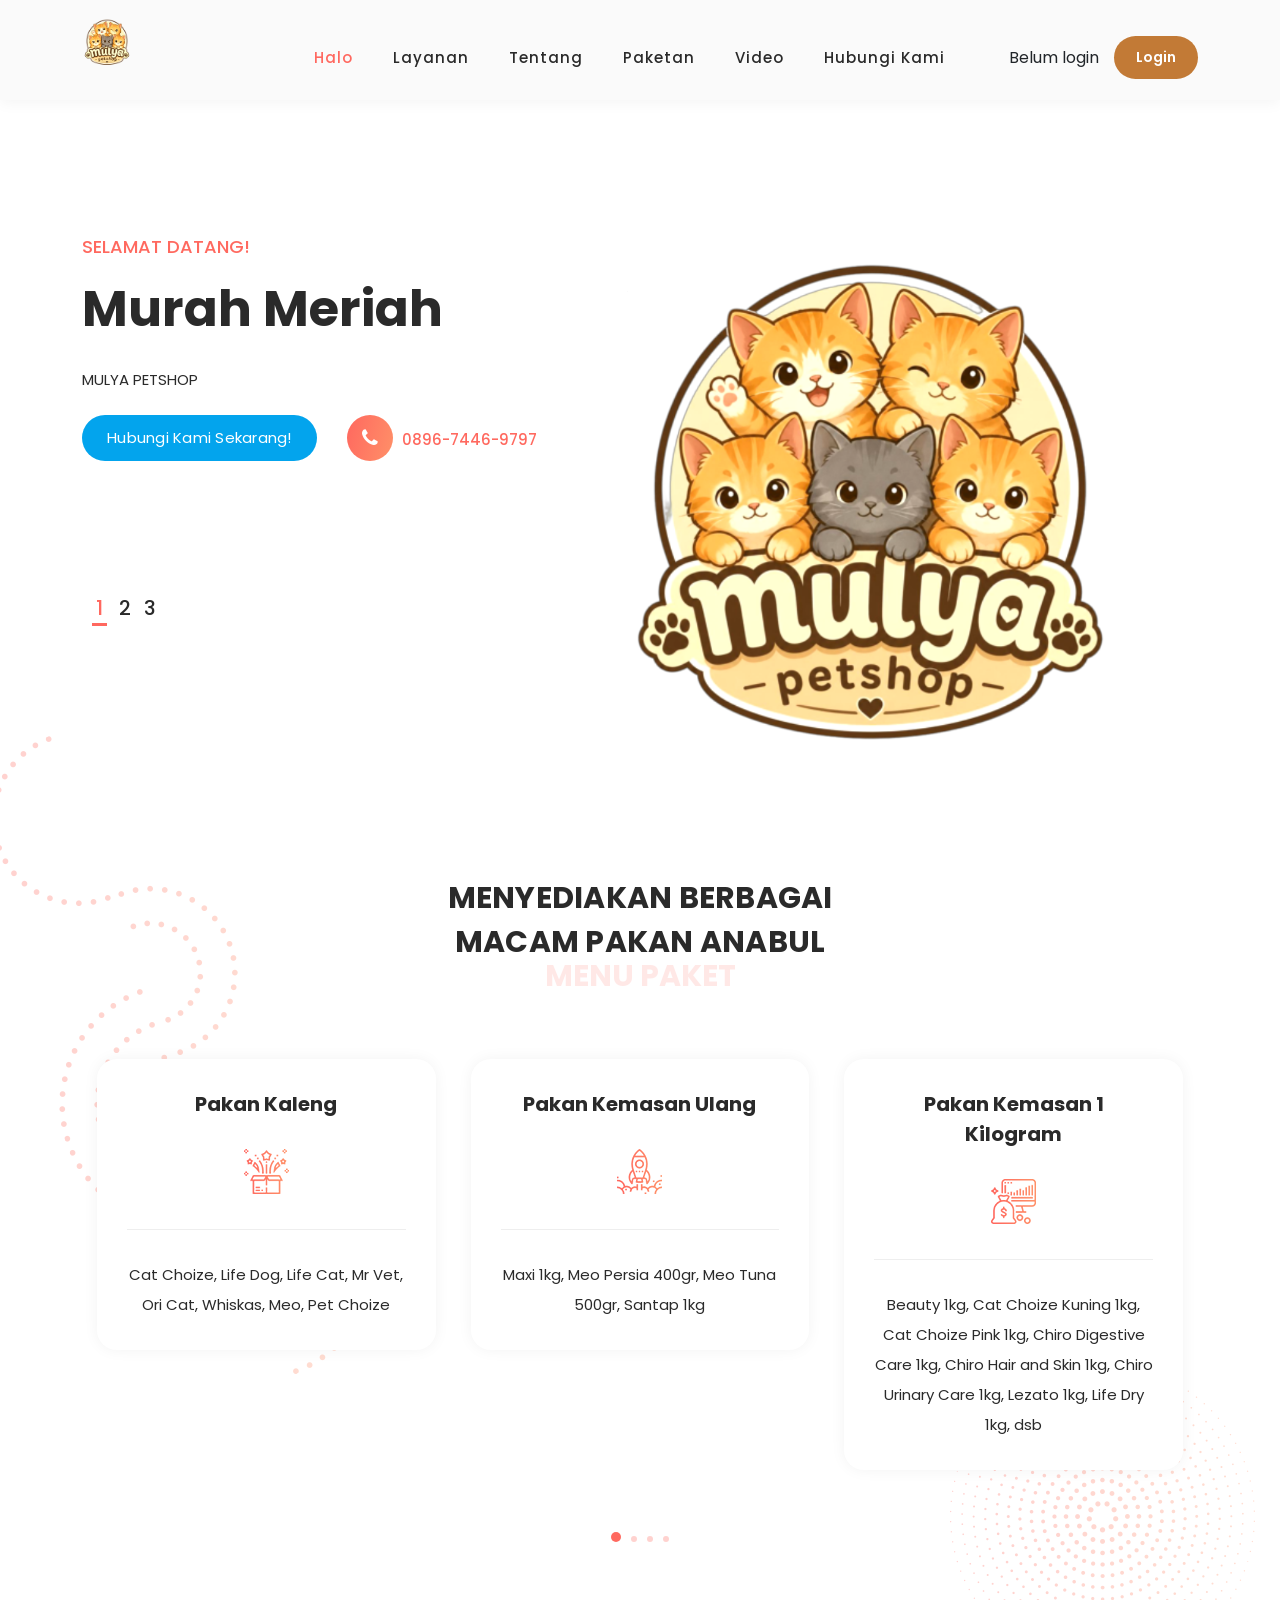
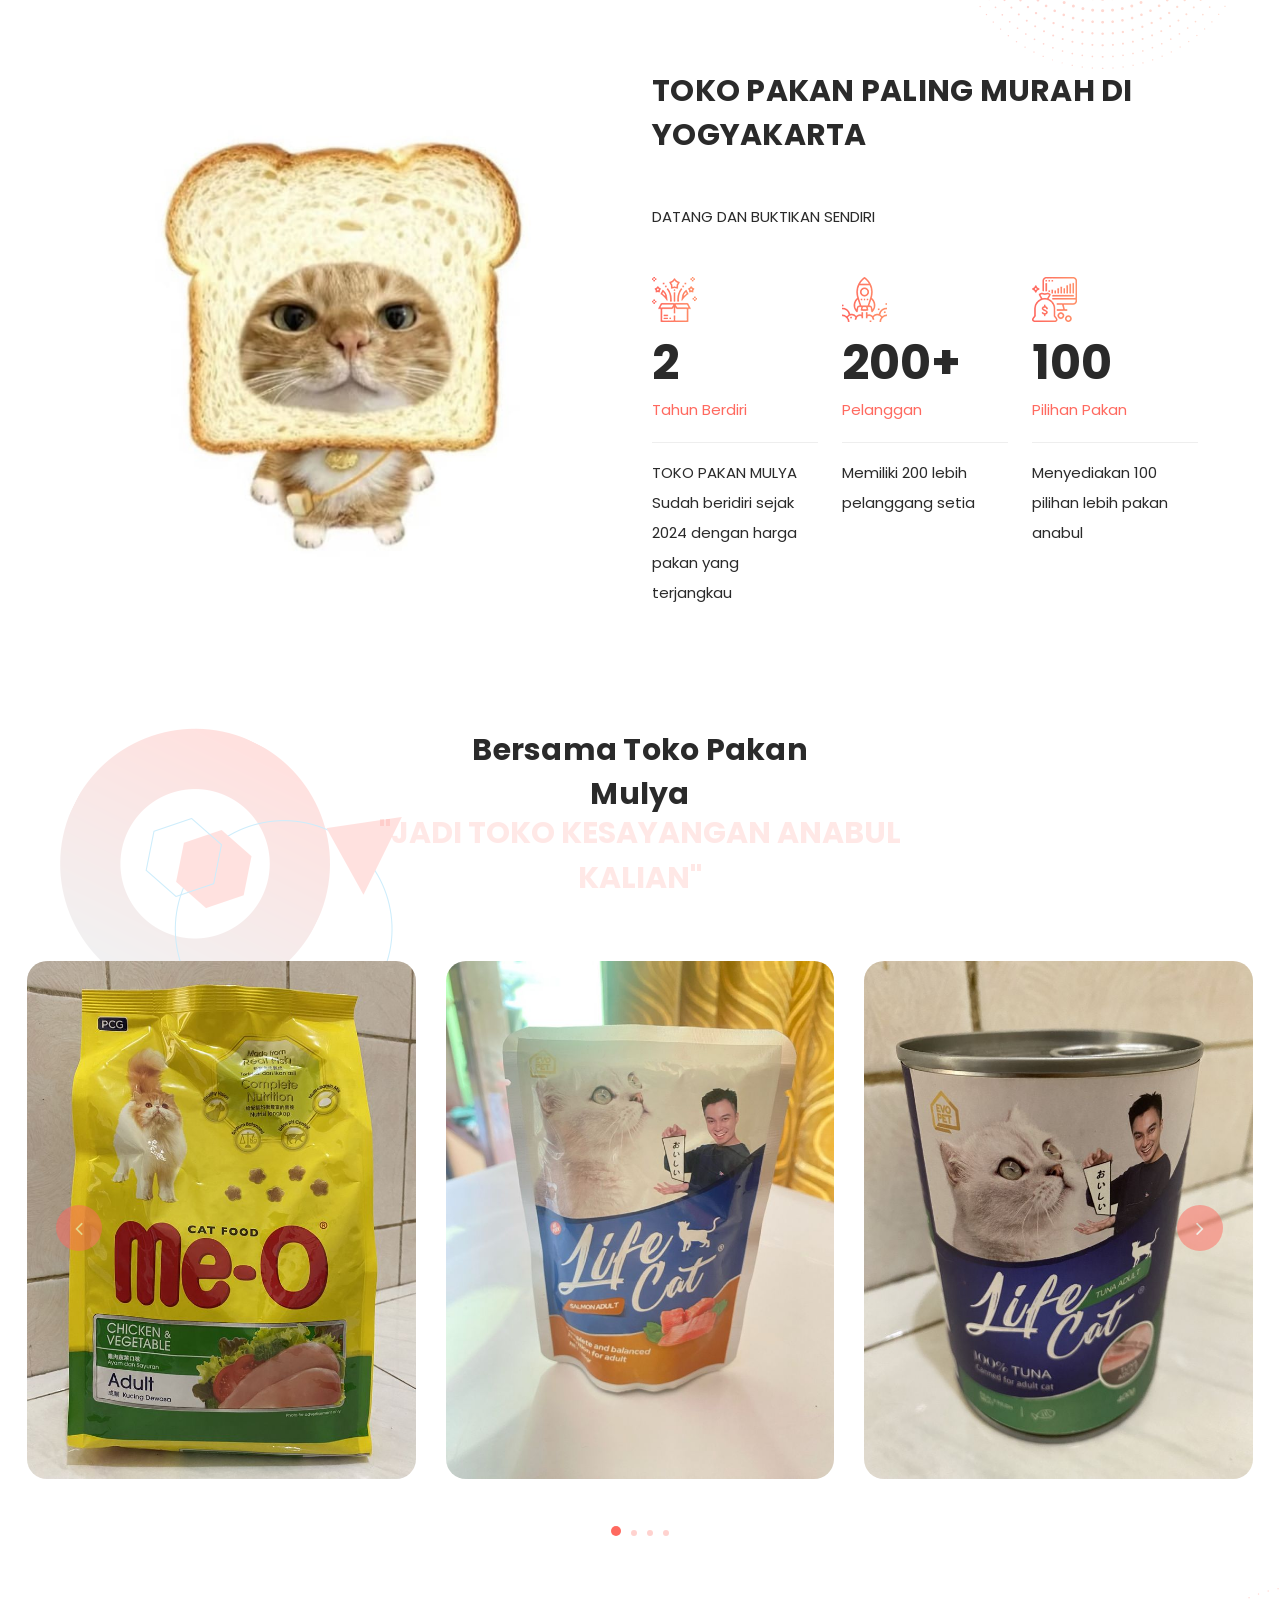
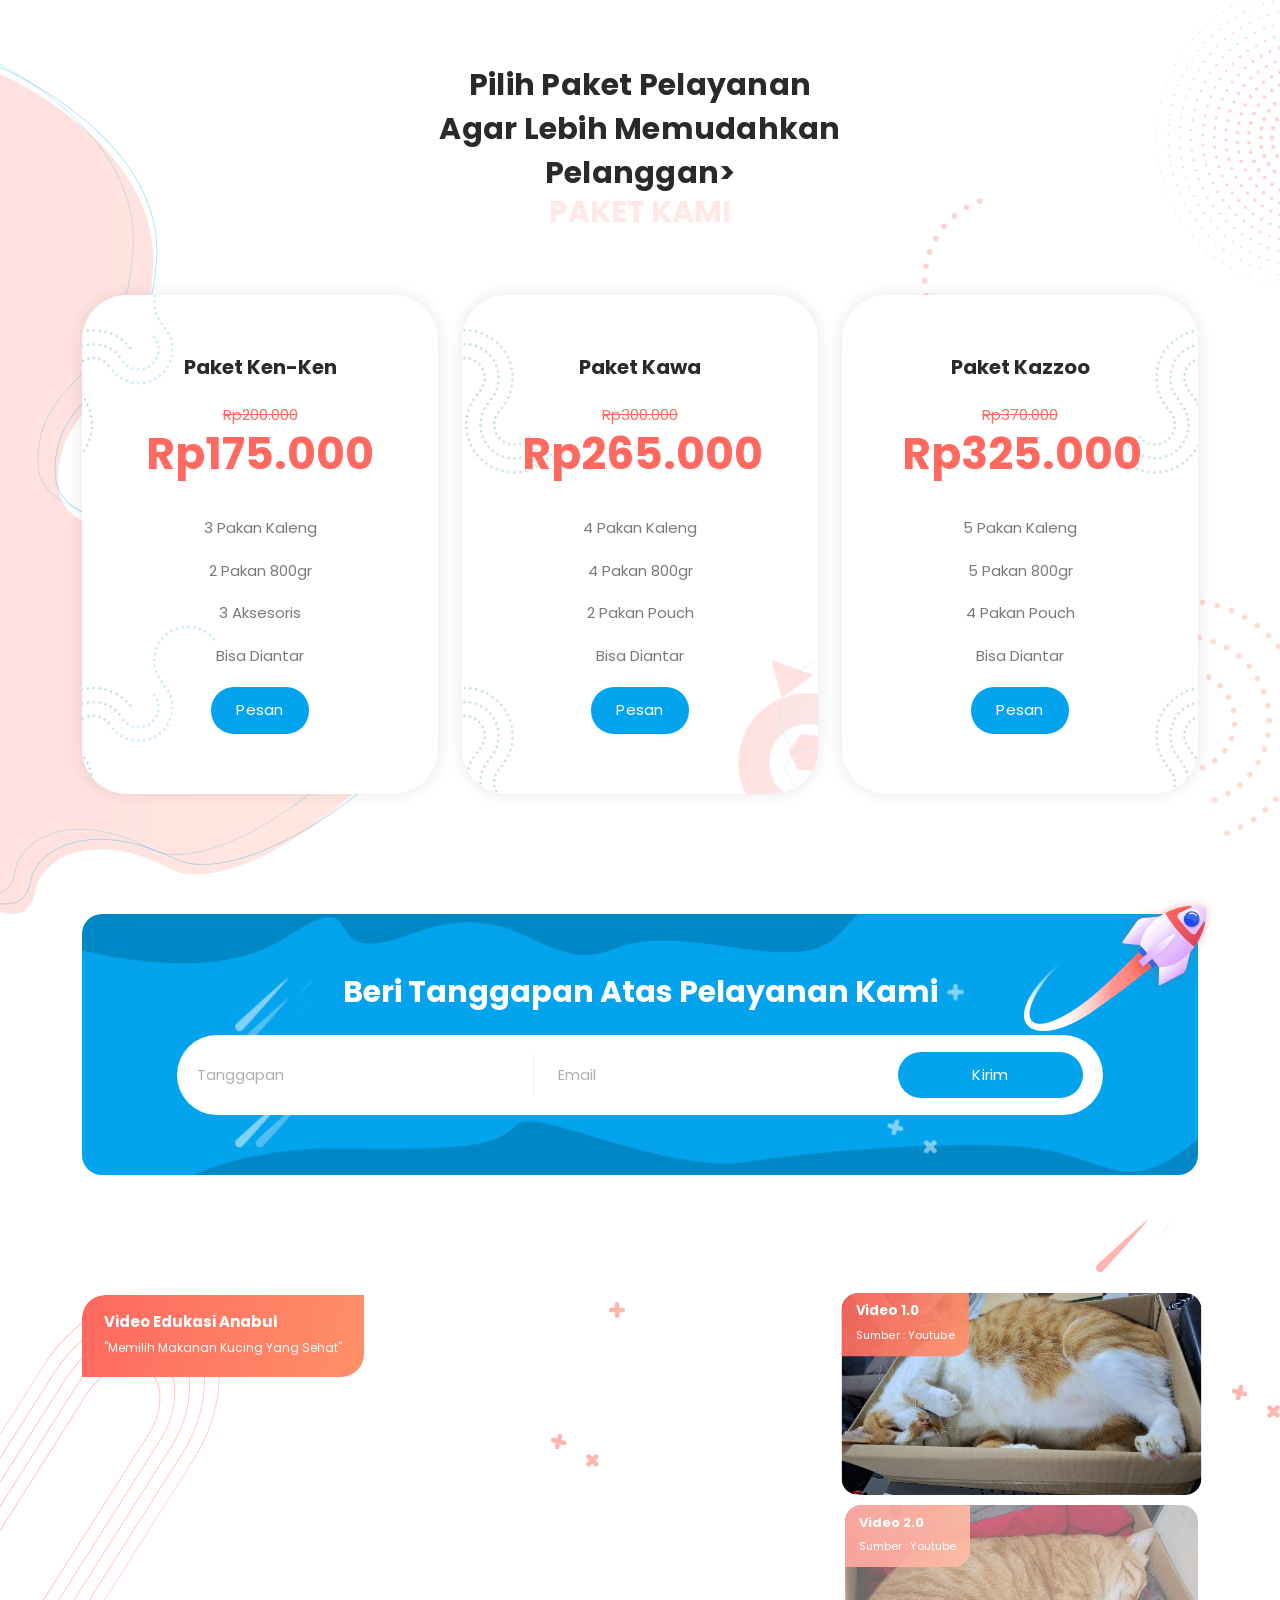
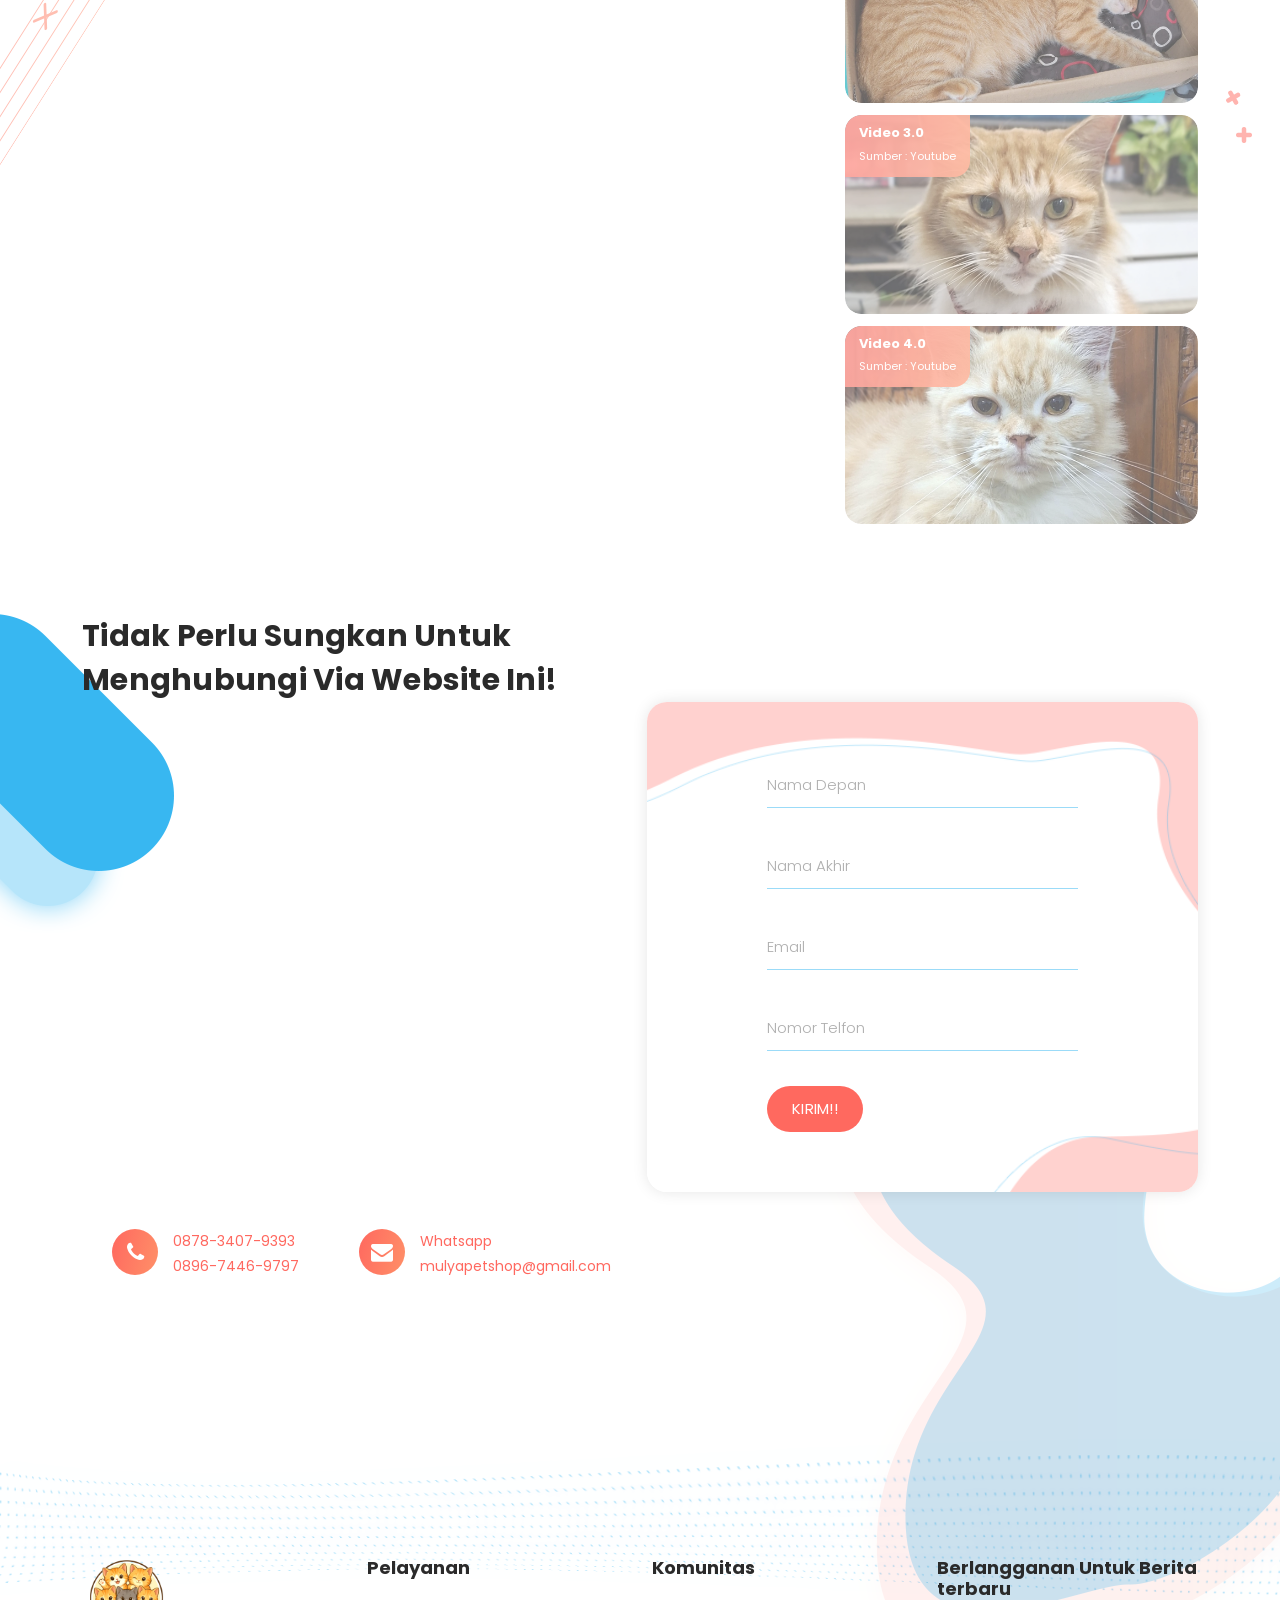
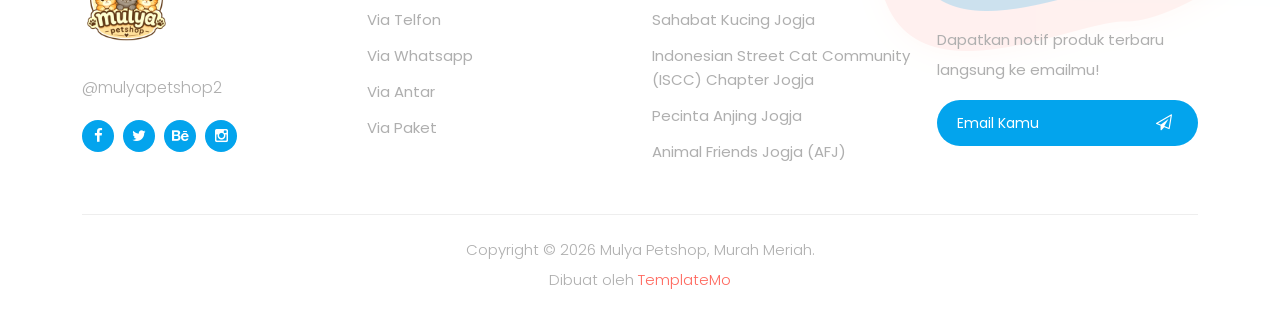
==== commit 6961a3b6: "Update index.html" ====
--- a/index.html
+++ b/index.html
@@ -748,7 +748,7 @@
             <h4>Berlangganan Untuk Berita terbaru</h4>
             <p>Dapatkan notif produk terbaru langsung ke emailmu!</p>
             <form action="#" method="get">
-              <input type="text" name="email" id="email" pattern="[^ @]*@[^ @]*" placeholder="Your Email" required="">
+              <input type="text" name="email" id="email" pattern="[^ @]*@[^ @]*" placeholder="Email Kamu" required="">
               <button type="submit" id="form-submit" class="main-button "><i class="fa fa-paper-plane-o"></i></button>
             </form>
           </div>
